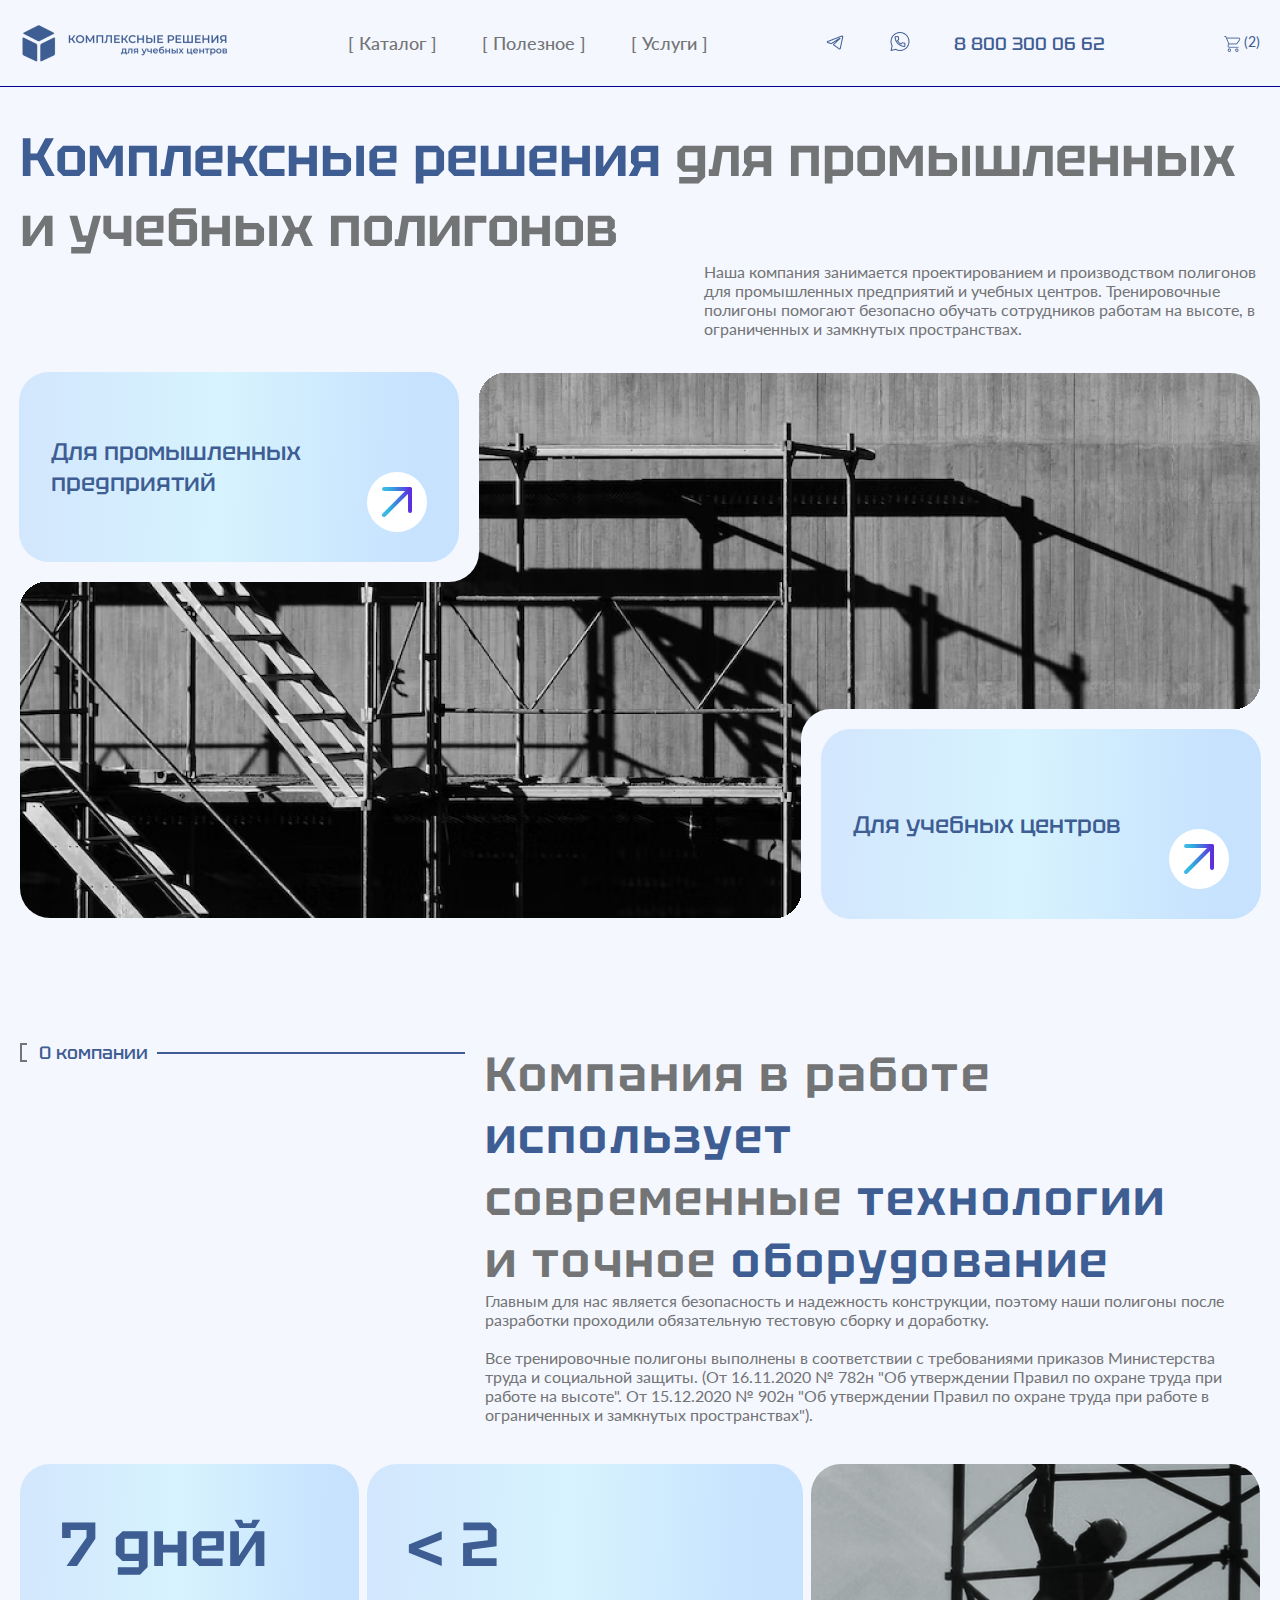
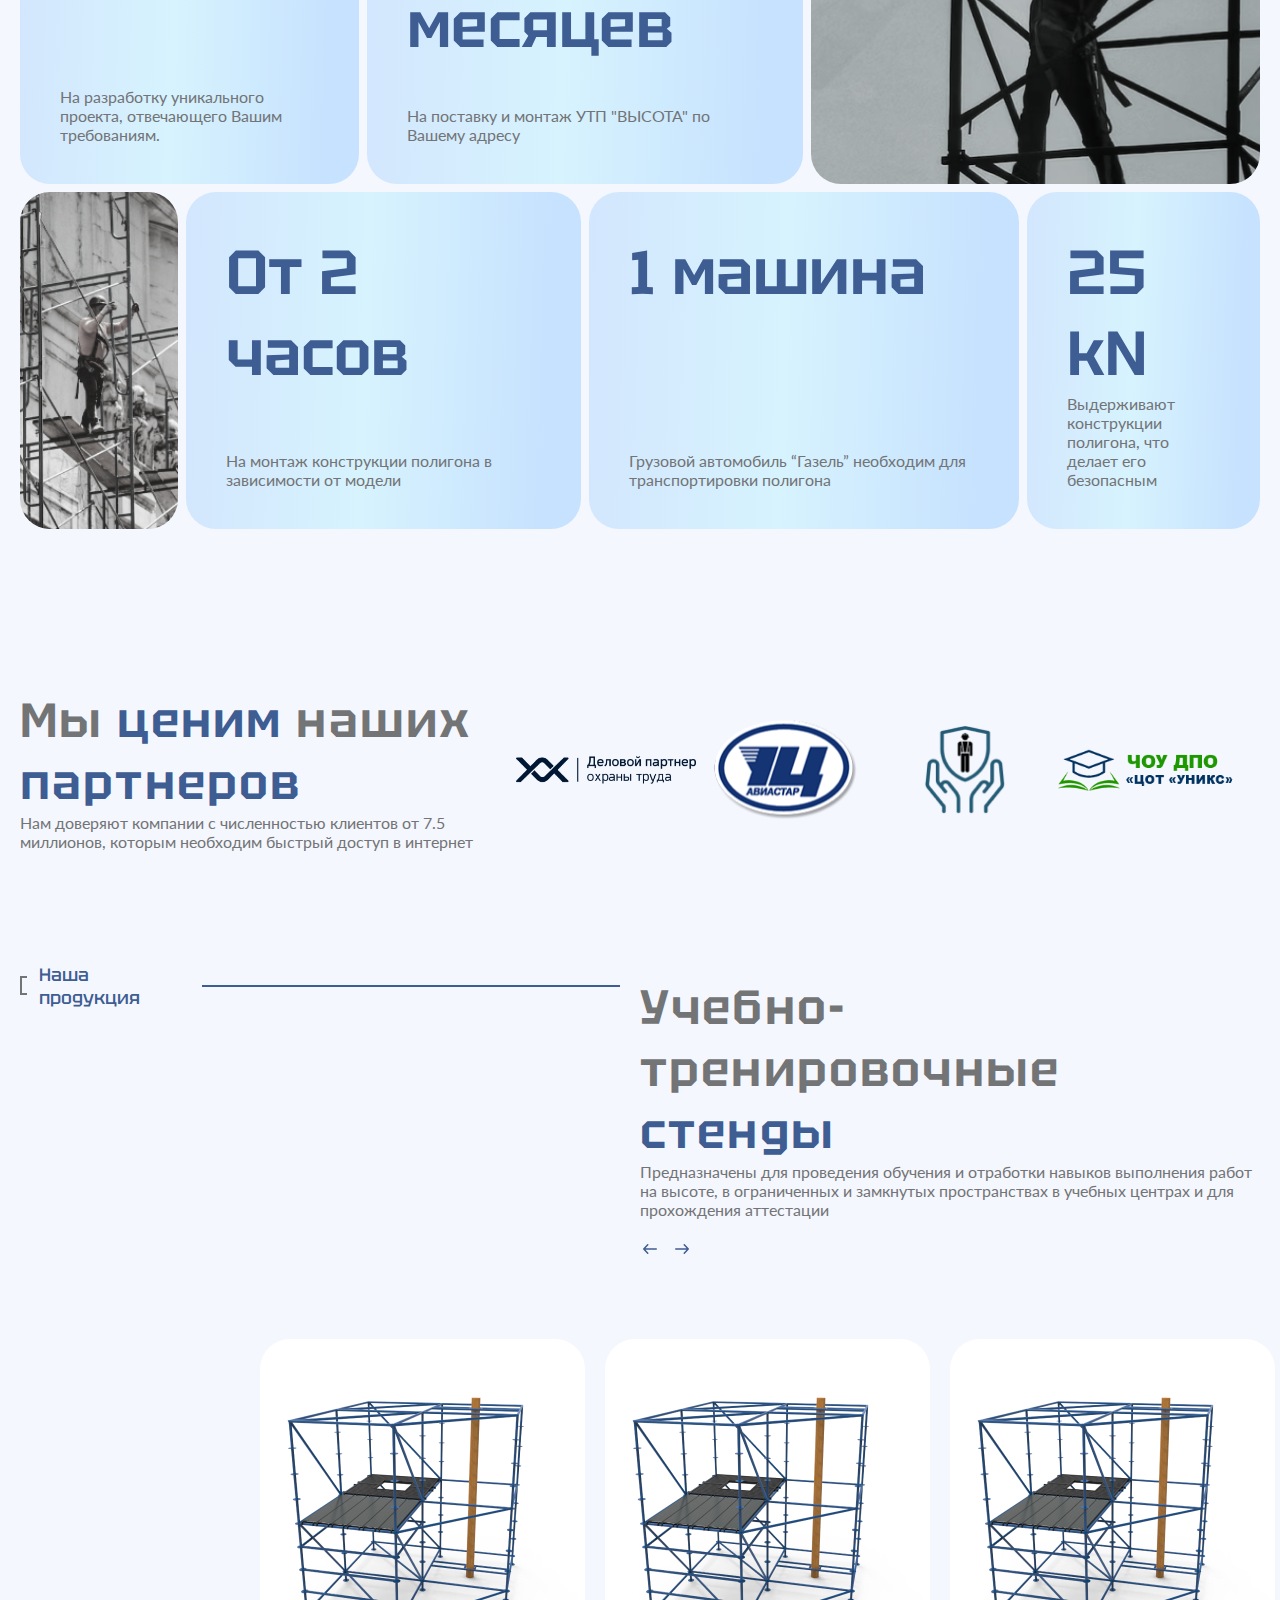
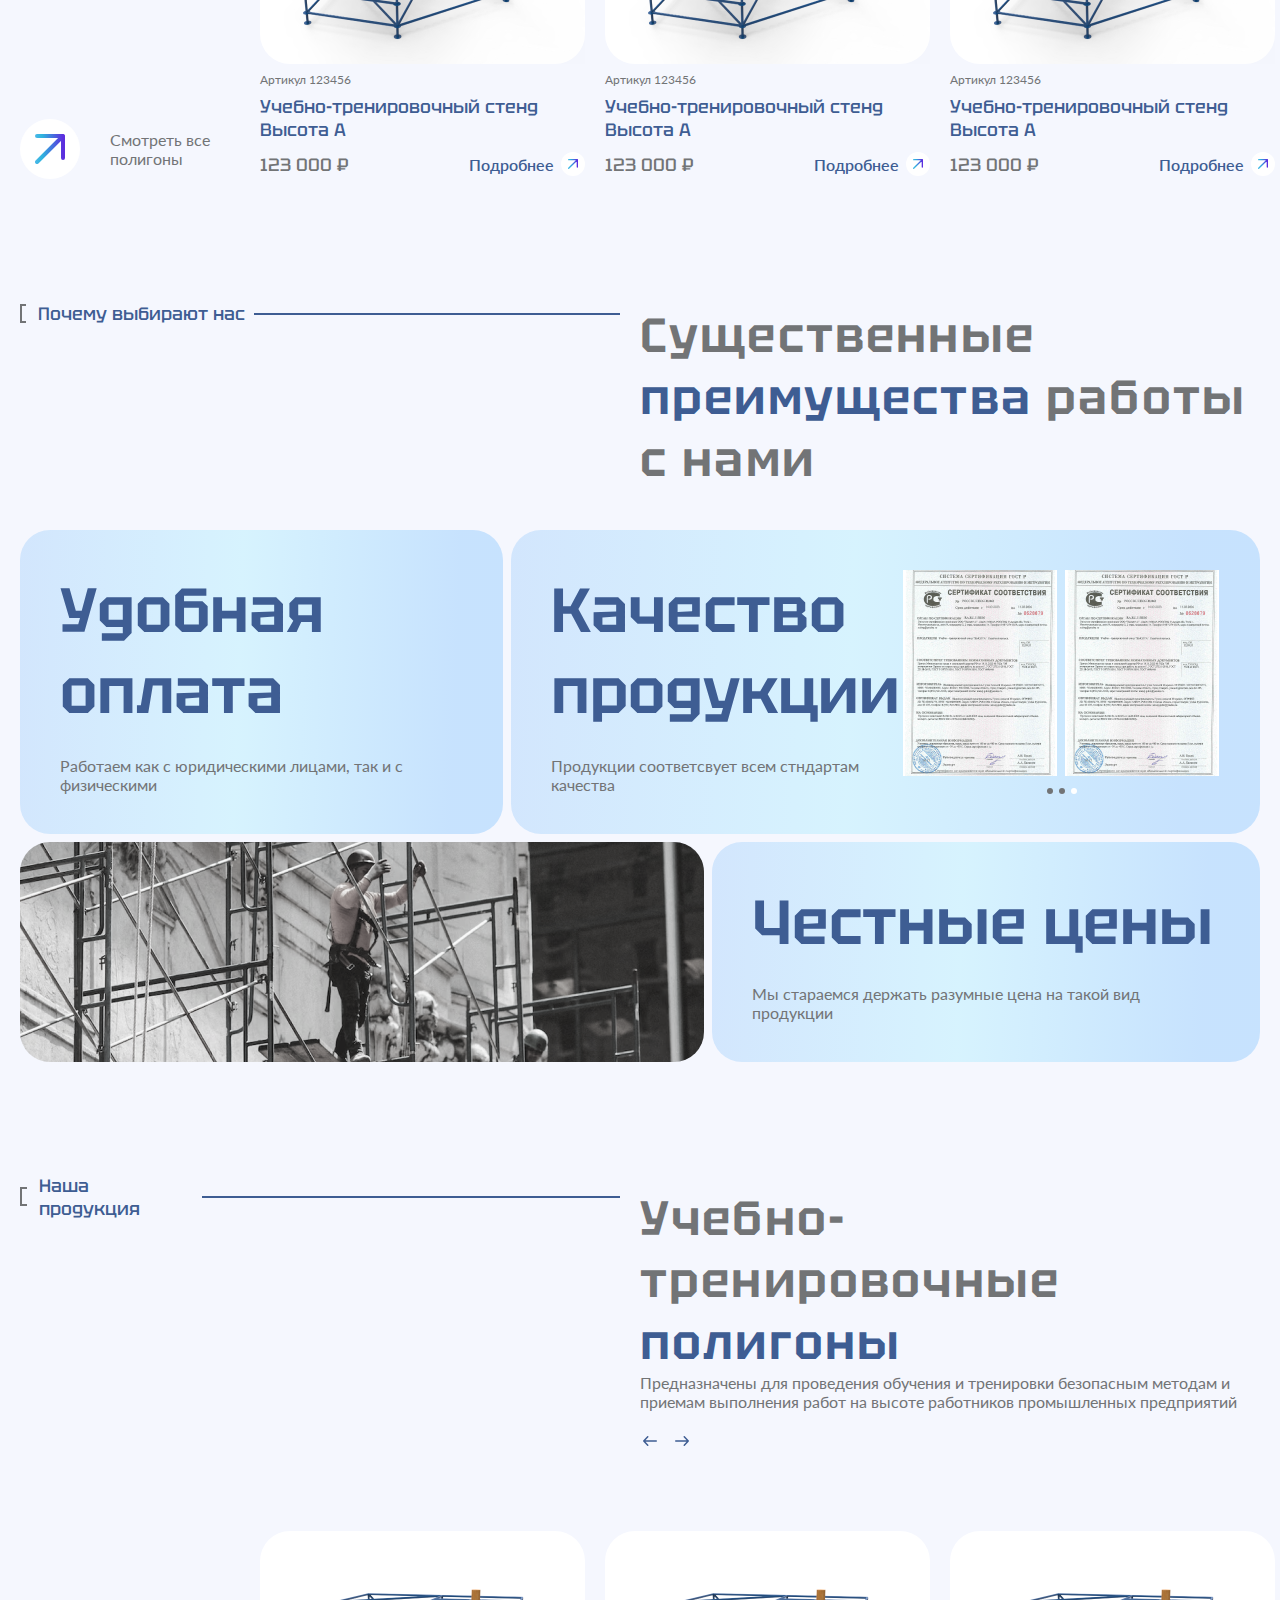
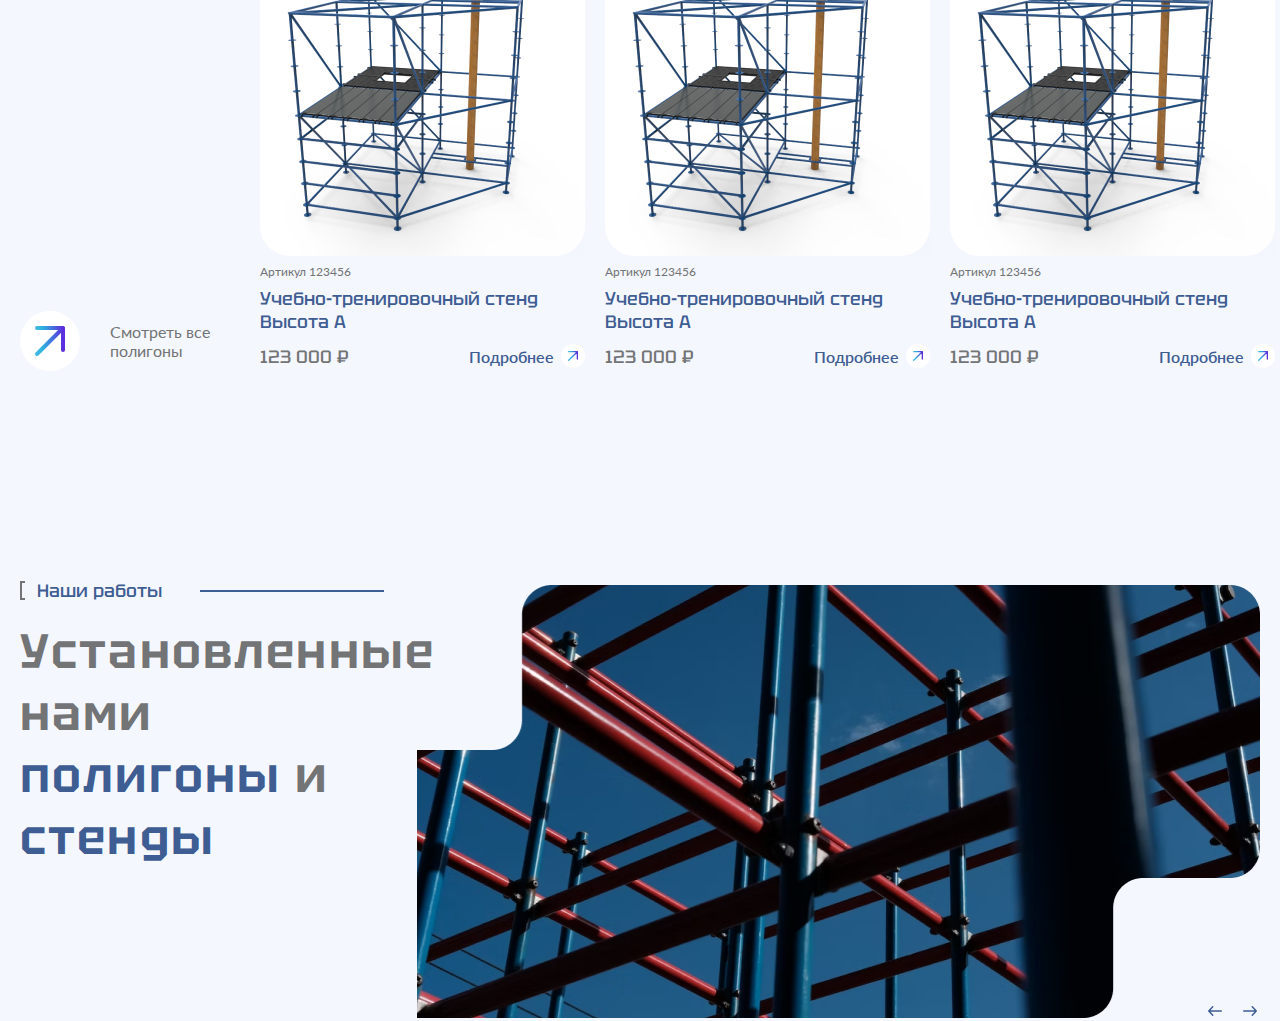
==== main-page/index.html @ c908227b "До примеров" ====
<html lang="ru">
<head>
    <meta charset="UTF-8">
    <meta name="viewport" content="width=device-width, initial-scale=1.0">
    <title>Комплексные решения</title>
    <link rel="stylesheet" href="./css/reset.css">
    <link rel="stylesheet" href="./css/main.css">
</head>
<body>



    <header>

       <div class="header-content">
           <div class="header-logo">
                <a href="">
                     <img src="../img/Logo.png" alt="">
                 </a>
           </div>
           <div class="header-menu">
                <a href="">[ Каталог ]</a>
                <a href="">[ Полезное ]</a>
                <a href="">[ Услуги ]</a>
           </div>
           <div class="header-contacts">
                <div class="header-contacts-icon">
                    <a href="">
                        <img src="../img/tgIcon.png" alt="">
                    </a>
                </div>
                <div class="header-contacts-icon">
                    <a href="">
                        <img src="../img/waIcon.png" alt="">
                    </a>
                </div>
                <div class="header-contacts-phone">
                    <p>8 800 300 06 62</p>
                </div>
           </div>
           <div class="header-cart">
                <a href=""></a>
                <img src="../img/cartIcon.png" alt="">
                <p>(2)</p>
           </div>
       </div>
    </header>


    <div class="content-container">
        <div class="text-1">
            <h1><span>Комплексные решения</span> для промышленных и учебных полигонов</h1>
            <p>Наша компания занимается проектированием и производством полигонов для промышленных предприятий и учебных центров. Тренировочные полигоны помогают безопасно обучать сотрудников работам на высоте,
                в ограниченных и замкнутых пространствах.</p>
        </div>
        
        <div class="main-category">
            <div class="main-category-container link-1">

                <div class="main-category-link">
                    <a href=""></a>
                    <p>Для промышленных  предприятий</p>
                    <div class="main-category-arrow">
                        <img src="../img/Arrow.svg" alt="">
                    </div>
                </div>

                <div class="angle a1"></div>
                <div class="angle a2"></div>
            </div>

            <div class="main-category-container link-2">

                <div class="main-category-link">
                    <a href=""></a>
                    <p>Для учебных центров</p>
                    <div class="main-category-arrow">
                        <img src="../img/Arrow.svg" alt="">
                    </div>
                </div>

                <div class="angle a1"></div>
                <div class="angle a2"></div>

            </div>

        </div>

        <div class="main-technology">
            <div class="main-technology-header">
                <div class="main-bracket"></div>
                <p>О компании</p>
                <div class="main-line"></div>
            </div>

            <div class="main-technology-content">
                <h2>Компания в работе <span>использует</span><br> современные <span>технологии</span><br>
                    и точное <span>оборудование</span> </h2>
                <p>Главным для нас является безопасность и надежность конструкции, поэтому наши полигоны после разработки проходили обязательную тестовую сборку и доработку.<br><br>
                    Все тренировочные полигоны выполнены в соответствии с требованиями приказов Министерства труда и социальной защиты. (От 16.11.2020 № 782н "Об утверждении Правил по охране труда при работе на высоте". От 15.12.2020 № 902н "Об утверждении Правил по охране труда при работе в ограниченных и замкнутых пространствах").</p>
            </div>
        </div>

        <div class="main-tiles">

            <div class="main-tile t-A">
                <h3>7 дней</h3>
                <p>На разработку уникального проекта, отвечающего Вашим требованиям.</p>
            </div>

            <div class="main-tile t-B">
                <h3>< 2 месяцев</h3>
                <p>На поставку и монтаж УТП "ВЫСОТА" по Вашему адресу</p>
            </div>

            <div class="main-tile-pic t-C">
                <img src="../img/tile-1.png" alt="">
            </div>
            
            <div class="main-tile-pic t-D">
                <img src="../img/tile-2.png" alt="">
            </div>

            <div class="main-tile t-E">
                <h3>От 2 часов</h3>
                <p>На монтаж конструкции полигона в зависимости от модели</p>
            </div>

            <div class="main-tile t-F">
                <h3>1 машина</h3>
                <p>Грузовой автомобиль “Газель” необходим для транспортировки полигона</p>
            </div>

            <div class="main-tile t-G">
                <h3>25 kN</h3>
                <p>Выдерживают конструкции полигона, что делает его безопасным</p>
            </div>

        </div>

        <div class="main-partners">

            <div class="main-partners-text">
                <h2>Мы <span>ценим</span> наших <span>партнеров</span></h2>
                <p>Нам доверяют компании с численностью клиентов от 7.5 миллионов, которым необходим быстрый доступ в интернет</p>
            </div>

            <div class="main-partners-ticker">
                <div>
                    <div class="main-ticker-element">
                        <img src="../img/partner-1.png" alt="">
                        <img src="../img/partner-2.png" alt="">
                        <img src="../img/partner-3.png" alt="">
                        <img src="../img/partner-4.png" alt="">
                    </div>
                    <div class="main-ticker-element">
                        <img src="../img/partner-1.png" alt="">
                        <img src="../img/partner-2.png" alt="">
                        <img src="../img/partner-3.png" alt="">
                        <img src="../img/partner-4.png" alt="">
                    </div>
                </div>    
            </div>
        </div>

        <div class="main-products">

            <div class="main-products-header">
                <div class="main-bracket"></div>
                <p>Наша продукция</p>
                <div class="main-line"></div>
            </div>

            <div class="main-products-content">
                <h2>Учебно-тренировочные <span>стенды</span></h2>
                <p>Предназначены для проведения обучения и отработки навыков выполнения работ на высоте, в ограниченных и замкнутых пространствах в учебных центрах и для прохождения аттестации</p>
                
                <div class="main-products-arrows">
                    <div class="main-products-arrow">
                        <img src="../img/arrow-left.svg" alt="">
                    </div>
                    <div class="main-products-arrow">
                        <img src="../img/arrow-right.svg" alt="">
                    </div>
                </div>

            </div>
        </div>

        <div class="main-showcase">
            <div class="main-showcase-link">
                <div class="main-showcase-arrow">
                    <a href=""></a>
                    <img src="../img/Arrow.svg" alt="">
                </div>
                <div class="main-showcase-line"></div>
                <a href="">Смотреть все полигоны</a>
            </div>

            <div class="main-showcase-products">
                
                <div class="main-product-card">
                    <div class="product-card-img">
                        <img src="../img/product-card.png" alt="">
                    </div>
                    <p class="product-card-articul">Артикул 123456</p>
                    <p class="product-card-name">Учебно-тренировочный стенд Высота А</p>
                    <div class="product-card-string">
                        <p class="product-card-price">123 000 ₽</p>
                        <div class="product-card-link">
                            <a href=""></a>
                            <p>Подробнее</p>
                            <div class="product-card-arrow">
                                <img src="../img/Arrow.svg" alt="">
                            </div>
                        </div>
                    </div>
                </div>

                <div class="main-product-card">
                    <div class="product-card-img">
                        <img src="../img/product-card.png" alt="">
                    </div>
                    <p class="product-card-articul">Артикул 123456</p>
                    <p class="product-card-name">Учебно-тренировочный стенд Высота А</p>
                    <div class="product-card-string">
                        <p class="product-card-price">123 000 ₽</p>
                        <div class="product-card-link">
                            <a href=""></a>
                            <p>Подробнее</p>
                            <div class="product-card-arrow">
                                <img src="../img/Arrow.svg" alt="">
                            </div>
                        </div>
                    </div>
                </div>

                <div class="main-product-card">
                    <div class="product-card-img">
                        <img src="../img/product-card.png" alt="">
                    </div>
                    <p class="product-card-articul">Артикул 123456</p>
                    <p class="product-card-name">Учебно-тренировочный стенд Высота А</p>
                    <div class="product-card-string">
                        <p class="product-card-price">123 000 ₽</p>
                        <div class="product-card-link">
                            <a href=""></a>
                            <p>Подробнее</p>
                            <div class="product-card-arrow">
                                <img src="../img/Arrow.svg" alt="">
                            </div>
                        </div>
                    </div>
                </div>

            </div>
        </div>

        <div class="main-advantages">

            <div class="main-advantages-header">
                <div class="main-bracket"></div>
                <p>Почему выбирают нас</p>
                <div class="main-line"></div>
            </div>

            <div class="main-advantages-content">
                <h2>Существенные <span>преимущества</span> работы с нами</h2>
            </div>
        </div>

        <div class="main-tiles-adv">

            <div class="main-tile-adv adv-A">
                <h3>Удобная оплата</h3>
                <p>Работаем  как с юридическими лицами, так и с физическими</p>
            </div>

            <div class="main-tile-adv main-tile-cert adv-B">
                <div class="cert-text">
                    <h3>Качество продукции</h3>
                    <p>Продукции соответсвует всем стндартам качества</p>
                </div>

                <div class="cert-content">
                    <div class="cert-img">
                        <img src="../img/cert.png" alt="">
                        <img src="../img/cert.png" alt="">
                    </div>
                    <div class="cert-selecters">
                        <div class="cert-selecter"></div>
                        <div class="cert-selecter"></div>
                        <div class="cert-selecter cert-selecter-active"></div>
                    </div>
                </div>
                
                


            </div>

            <div class="main-tile-pic adv-C">
                <img src="../img/adv-1.png" alt="">
            </div>

            <div class="main-tile-adv adv-D">
                <h3>Честные цены</h3>
                <p>Мы стараемся держать разумные цена на такой вид продукции</p>
            </div>
        
        </div>

        <div class="main-products">

            <div class="main-products-header">
                <div class="main-bracket"></div>
                <p>Наша продукция</p>
                <div class="main-line"></div>
            </div>

            <div class="main-products-content">
                <h2>Учебно-тренировочные <span>полигоны</span></h2>
                <p>Предназначены для проведения обучения и тренировки безопасным методам и приемам выполнения работ на высоте работников промышленных предприятий</p>
                
                <div class="main-products-arrows">
                    <div class="main-products-arrow">
                        <img src="../img/arrow-left.svg" alt="">
                    </div>
                    <div class="main-products-arrow">
                        <img src="../img/arrow-right.svg" alt="">
                    </div>
                </div>

            </div>
        </div>

        <div class="main-showcase">
            <div class="main-showcase-link">
                <div class="main-showcase-arrow">
                    <a href=""></a>
                    <img src="../img/Arrow.svg" alt="">
                </div>
                <div class="main-showcase-line"></div>
                <a href="">Смотреть все полигоны</a>
            </div>

            <div class="main-showcase-products">
                
                <div class="main-product-card">
                    <div class="product-card-img">
                        <img src="../img/product-card.png" alt="">
                    </div>
                    <p class="product-card-articul">Артикул 123456</p>
                    <p class="product-card-name">Учебно-тренировочный стенд Высота А</p>
                    <div class="product-card-string">
                        <p class="product-card-price">123 000 ₽</p>
                        <div class="product-card-link">
                            <a href=""></a>
                            <p>Подробнее</p>
                            <div class="product-card-arrow">
                                <img src="../img/Arrow.svg" alt="">
                            </div>
                        </div>
                    </div>
                </div>

                <div class="main-product-card">
                    <div class="product-card-img">
                        <img src="../img/product-card.png" alt="">
                    </div>
                    <p class="product-card-articul">Артикул 123456</p>
                    <p class="product-card-name">Учебно-тренировочный стенд Высота А</p>
                    <div class="product-card-string">
                        <p class="product-card-price">123 000 ₽</p>
                        <div class="product-card-link">
                            <a href=""></a>
                            <p>Подробнее</p>
                            <div class="product-card-arrow">
                                <img src="../img/Arrow.svg" alt="">
                            </div>
                        </div>
                    </div>
                </div>

                <div class="main-product-card">
                    <div class="product-card-img">
                        <img src="../img/product-card.png" alt="">
                    </div>
                    <p class="product-card-articul">Артикул 123456</p>
                    <p class="product-card-name">Учебно-тренировочный стенд Высота А</p>
                    <div class="product-card-string">
                        <p class="product-card-price">123 000 ₽</p>
                        <div class="product-card-link">
                            <a href=""></a>
                            <p>Подробнее</p>
                            <div class="product-card-arrow">
                                <img src="../img/Arrow.svg" alt="">
                            </div>
                        </div>
                    </div>
                </div>

            </div>
        </div>

        <div class="main-examples">
            <div class="main-examples-text">
                <div class="main-examples-header">
                    <div class="main-bracket"></div>
                    <p>Наши работы</p>
                    <div class="main-line"></div>
                </div> 
                <h3>Установленные нами <span>полигоны</span> и <span>стенды</span></h3>
            </div>

            <div class="main-examples-content">
                <div class="examples-arrows">
                    <div class="examples-arrow-left">
                        <img src="../img/arrow-left.svg" alt="">
                    </div>
                    <div class="examples-arrow-right">
                        <img src="../img/arrow-right.svg" alt="">
                    </div>
                </div>
            </div>
        </div>

    </div>

</body>
</html>
---- main-page/css/main.css ----
@import url("https://fonts.googleapis.com/css2?family=Tektur:wght@500;600&display=swap");
@font-face {
  font-family: "Lato";
  src: url("/fonts/Lato-Medium.ttf") format("truetype");
  font-style: normal;
  font-weight: 500;
}
@font-face {
  font-family: "Lato";
  src: url("/fonts/Lato-Regular.ttf") format("truetype");
  font-style: normal;
  font-weight: 400;
}
@font-face {
  font-family: "Lato";
  src: url("/fonts/Lato-SemiBold.ttf") format("truetype");
  font-style: normal;
  font-weight: 600;
}
body {
  background-color: #F5F7FE;
}

header {
  display: flex;
  justify-content: center;
  align-items: center;
  height: 87px;
  border-bottom: darkBlue 1px solid;
}
header .header-content {
  width: 100%;
  max-width: 1920px;
  display: flex;
  flex-direction: row;
  justify-content: space-between;
  align-items: center;
  padding: 0 20px;
}
header .header-content .header-menu {
  width: 360px;
  display: flex;
  flex-direction: row;
  justify-content: space-between;
}
header .header-content .header-menu a {
  color: #727476;
  font-family: "Lato";
  font-weight: 500;
  font-size: 18px;
}
header .header-content .header-contacts {
  display: flex;
  flex-direction: row;
  justify-content: space-between;
  width: 280px;
}
header .header-content .header-contacts .header-contacts-phone {
  font-family: "Tektur";
  font-size: 18px;
  font-weight: 500;
  color: #3E5D93;
}
header .header-content .header-cart {
  display: flex;
  flex-direction: row;
}
header .header-content .header-cart p {
  font-family: "Lato";
  font-weight: 400;
  font-size: 14px;
  color: #3E5D93;
}
header .header-content .header-cart a {
  display: block;
  height: 21px;
  width: 40px;
  position: absolute;
}

.content-container {
  width: 100%;
  max-width: 1920px;
  margin: 0 auto;
  padding: 0 20px;
  overflow: hidden;
}

.text-1 {
  margin-top: 35px;
  width: 100%;
  display: flex;
  flex-direction: column;
}
.text-1 h1 {
  font-family: "Tektur";
  font-size: 54px;
  font-weight: 600;
  color: #727476;
}
.text-1 h1 span {
  color: #3E5D93;
}
.text-1 p {
  font-family: "Lato";
  font-size: 16px;
  font-weight: 400;
  color: #727476;
  width: 556px;
  align-self: flex-end;
}

.main-category {
  background-clip: content-box;
  margin-top: 35px;
  width: 100%;
  height: 545px;
  display: flex;
  flex-direction: column;
  background-image: url("/../img/block-2.png");
  background-repeat: no-repeat;
  background-size: cover;
  border-radius: 30px;
  display: flex;
  flex-direction: row;
  justify-content: space-between;
}
.main-category > :last-child {
  align-self: flex-end;
  padding: 23px 0 0 23px;
}
.main-category .main-category-container {
  width: 460px;
  height: 210px;
  border-radius: 30px 0px;
  background-color: #F5F7FE;
  margin: -1px;
  display: grid;
  grid-template-areas: "A B" "C C";
}
.main-category .main-category-container .angle {
  width: 30px;
  height: 30px;
  background: radial-gradient(circle at 100% 100%, rgba(0, 0, 0, 0) 30px, #F5F7FE 0px);
}
.main-category .main-category-container .a1 {
  grid-area: B;
  margin-left: 19px;
}
.main-category .main-category-container .a2 {
  grid-area: C;
  margin-top: 19px;
}
.main-category .main-category-container .main-category-link {
  width: 440px;
  height: 190px;
  border-radius: 30px;
  background: var(--secondary-bg-gradient, linear-gradient(92deg, rgba(13, 135, 248, 0.15) 1.39%, rgba(124, 231, 255, 0.25) 45.35%, rgba(143, 201, 254, 0.45) 89.31%));
  display: flex;
  flex-direction: row;
  justify-content: space-between;
  grid-area: A;
}
.main-category .main-category-container .main-category-link a {
  display: block;
  height: 190px;
  width: 440px;
  position: absolute;
}
.main-category .main-category-container .main-category-link p {
  margin-left: 32px;
  font-family: "Tektur";
  color: #3E5D93;
  font-size: 24px;
  font-weight: 500;
  align-self: center;
}
.main-category .main-category-container .main-category-link .main-category-arrow {
  width: 60px;
  height: 60px;
  border-radius: 30px;
  background-color: #FFFFFF;
  flex-shrink: 0;
  align-self: flex-end;
  display: flex;
  justify-content: center;
  align-items: center;
  margin-right: 32px;
  margin-bottom: 30px;
}

.link-2 {
  grid-template-areas: "B B" "C A" !important;
  grid-template-columns: 20px 440px;
  grid-template-rows: 20px 190px;
  padding: 0 !important;
}
.link-2 .main-category-link {
  justify-self: end;
  align-self: end;
}
.link-2 .angle {
  background: radial-gradient(circle at 0 0, rgba(0, 0, 0, 0) 30px, #F5F7FE 0px) !important;
}
.link-2 .a1 {
  justify-self: end;
  position: relative;
  bottom: 29px;
}
.link-2 .a2 {
  align-self: end;
  position: relative;
  right: 29px;
}

.main-technology {
  width: 100%;
  margin-top: 125px;
  display: grid;
  grid-template-columns: auto 62.5%;
}
.main-technology .main-technology-header {
  height: 19px;
  flex-grow: 1;
  display: flex;
  flex-direction: row;
  align-items: center;
}
.main-technology .main-technology-header .main-bracket {
  width: 9px;
  height: 19px;
  border: 2px solid #727476;
  border-right: none;
  margin-right: 12px;
}
.main-technology .main-technology-header .main-line {
  width: 100%;
  height: 0;
  border-top: 2px solid #3E5D93;
  margin-right: 20px;
}
.main-technology .main-technology-header p {
  min-width: 110px;
  margin-right: 8px;
  font-family: Tektur;
  font-size: 18px;
  font-weight: 500;
  color: #3E5D93;
}
.main-technology .main-technology-content h2 {
  font-family: Tektur;
  font-size: 48px;
  font-weight: 600;
  letter-spacing: 2.16px;
  color: #727476;
}
.main-technology .main-technology-content h2 span {
  color: #3E5D93;
}
.main-technology .main-technology-content p {
  font-family: Lato;
  font-size: 16px;
  font-weight: 400;
  color: #727476;
}

.main-tiles {
  width: 100%;
  display: grid;
  margin-top: 40px;
  grid-template-areas: "A A B B C C" "D E E F F G";
  gap: 8px;
  grid-template-rows: 320px;
}
.main-tiles .t-A {
  grid-area: A;
}
.main-tiles .t-B {
  grid-area: B;
}
.main-tiles .t-C {
  grid-area: C;
}
.main-tiles .t-D {
  grid-area: D;
}
.main-tiles .t-E {
  grid-area: E;
}
.main-tiles .t-F {
  grid-area: F;
}
.main-tiles .t-G {
  grid-area: G;
}
.main-tiles .main-tile {
  border-radius: 30px;
  background: var(--secondary-bg-gradient, linear-gradient(92deg, rgba(13, 135, 248, 0.15) 1.39%, rgba(124, 231, 255, 0.25) 45.35%, rgba(143, 201, 254, 0.45) 89.31%));
  padding: 40px;
  display: flex;
  flex-direction: column;
  justify-content: space-between;
}
.main-tiles .main-tile h3 {
  font-family: Tektur;
  font-size: 62px;
  font-weight: 600;
  color: #3E5D93;
}
.main-tiles .main-tile p {
  font-family: Lato;
  font-size: 16px;
  font-weight: 400;
  color: #727476;
}
.main-tiles .main-tile-pic {
  border-radius: 30px;
}
.main-tiles .main-tile-pic img {
  border-radius: 30px;
  width: 100%;
  height: 100%;
  -o-object-fit: cover;
     object-fit: cover;
}

@keyframes ticker {
  0% {
    transform: translateX(0%);
  }
  100% {
    transform: translateX(-50%);
  }
}
.main-partners {
  width: 100%;
  margin-top: 160px;
  display: flex;
  flex-direction: row;
  justify-content: space-between;
  align-items: center;
}
.main-partners .main-partners-text {
  max-width: 470px;
}
.main-partners .main-partners-text h2 {
  font-family: Tektur;
  font-size: 48px;
  font-weight: 600;
  letter-spacing: 2.16px;
  color: #727476;
}
.main-partners .main-partners-text h2 span {
  color: #3E5D93;
}
.main-partners .main-partners-text p {
  font-family: Lato;
  font-size: 16px;
  font-weight: 400;
  color: #727476;
}
.main-partners .main-partners-ticker {
  overflow: hidden;
  width: 60%;
  height: 100px;
}
.main-partners .main-partners-ticker > div {
  width: 200%;
  height: 100%;
  display: flex;
  justify-content: space-between;
  flex-direction: row;
  animation: ticker 8s linear infinite;
}
.main-partners .main-partners-ticker .main-ticker-element {
  margin-right: 25px;
  display: flex;
  flex-direction: row;
  justify-content: space-around;
  flex-wrap: nowrap;
  width: 100%;
}
.main-partners .main-partners-ticker .main-ticker-element img {
  width: 25%;
  -o-object-fit: contain;
     object-fit: contain;
}

.main-products {
  width: 100%;
  margin-top: 125px;
  display: grid;
  grid-template-columns: auto 50%;
}
.main-products .main-products-header {
  height: 19px;
  flex-grow: 1;
  display: flex;
  flex-direction: row;
  align-items: center;
}
.main-products .main-products-header .main-bracket {
  width: 9px;
  height: 19px;
  border: 2px solid #727476;
  border-right: none;
  margin-right: 12px;
}
.main-products .main-products-header .main-line {
  width: 100%;
  height: 0;
  border-top: 2px solid #3E5D93;
  margin-right: 20px;
}
.main-products .main-products-header p {
  min-width: 155px;
  margin-right: 8px;
  font-family: Tektur;
  font-size: 18px;
  font-weight: 500;
  color: #3E5D93;
}
.main-products .main-products-content h2 {
  font-family: Tektur;
  font-size: 48px;
  font-weight: 600;
  letter-spacing: 2.16px;
  color: #727476;
}
.main-products .main-products-content h2 span {
  color: #3E5D93;
}
.main-products .main-products-content p {
  font-family: Lato;
  font-size: 16px;
  font-weight: 400;
  color: #727476;
  margin-bottom: 20px;
}
.main-products .main-products-content .main-products-arrows {
  display: flex;
  flex-direction: row;
  justify-content: space-between;
  width: 52px;
}

.main-showcase {
  width: 100%;
  margin-top: 80px;
  display: grid;
  grid-template-columns: auto 1015px;
  gap: 25px;
}
.main-showcase .main-showcase-link {
  display: grid;
  grid-template-columns: 60px auto 125px;
  gap: 15px;
  align-content: end;
  align-items: center;
}
.main-showcase .main-showcase-link .main-showcase-arrow {
  background-color: #FFFFFF;
  border-radius: 30px;
  width: 60px;
  height: 60px;
  display: flex;
  justify-content: center;
  align-items: center;
}
.main-showcase .main-showcase-link .main-showcase-arrow a {
  display: block;
  height: 60px;
  width: 60px;
  position: absolute;
}
.main-showcase .main-showcase-link .main-showcase-line {
  height: 0px;
  border-top: 2px solid #3E5D93;
}
.main-showcase .main-showcase-link a {
  font-family: Lato;
  font-size: 16px;
  font-weight: 400;
  color: #727476;
}
.main-showcase .main-showcase-products {
  display: flex;
  flex-direction: row;
  justify-content: space-between;
  width: 100%;
}

.main-product-card {
  width: 325px;
  height: 440px;
  display: flex;
  flex-direction: column;
  justify-content: space-between;
}
.main-product-card .product-card-img {
  background-color: #FFFFFF;
  width: 325px;
  height: 325px;
  border-radius: 30px;
}
.main-product-card .product-card-img img {
  -o-object-fit: contain;
     object-fit: contain;
}
.main-product-card .product-card-articul {
  font-family: Lato;
  font-size: 12px;
  font-weight: 400;
  color: #727476;
}
.main-product-card .product-card-name {
  font-family: Tektur;
  font-size: 18px;
  font-weight: 500;
  color: #3E5D93;
}
.main-product-card .product-card-string {
  width: 100%;
  display: flex;
  flex-direction: row;
  justify-content: space-between;
  align-items: center;
}
.main-product-card .product-card-string .product-card-price {
  font-family: Tektur;
  font-size: 18px;
  font-weight: 500;
  color: #727476;
}
.main-product-card .product-card-string .product-card-link {
  display: flex;
  flex-direction: row;
  justify-content: space-between;
  align-items: center;
  width: 116px;
  height: 30px;
}
.main-product-card .product-card-string .product-card-link a {
  display: block;
  height: 30px;
  width: 116px;
  position: absolute;
}
.main-product-card .product-card-string .product-card-link p {
  font-family: Lato;
  font-size: 16px;
  font-weight: 600;
  color: #3E5D93;
}
.main-product-card .product-card-string .product-card-link .product-card-arrow {
  width: 24px;
  height: 24px;
  border-radius: 12px;
  background-color: #FFFFFF;
  display: flex;
  justify-content: center;
  align-items: center;
}
.main-product-card .product-card-string .product-card-link .product-card-arrow img {
  width: 10px;
  height: 10px;
}

.main-advantages {
  width: 100%;
  margin-top: 125px;
  display: grid;
  grid-template-columns: auto 50%;
}
.main-advantages .main-advantages-header {
  height: 19px;
  flex-grow: 1;
  display: flex;
  flex-direction: row;
  align-items: center;
}
.main-advantages .main-advantages-header .main-bracket {
  width: 9px;
  height: 19px;
  border: 2px solid #727476;
  border-right: none;
  margin-right: 12px;
}
.main-advantages .main-advantages-header .main-line {
  width: 100%;
  height: 0;
  border-top: 2px solid #3E5D93;
  margin-right: 20px;
}
.main-advantages .main-advantages-header p {
  min-width: 208px;
  margin-right: 8px;
  font-family: Tektur;
  font-size: 18px;
  font-weight: 500;
  color: #3E5D93;
}
.main-advantages .main-advantages-content h2 {
  font-family: Tektur;
  font-size: 48px;
  font-weight: 600;
  letter-spacing: 2.16px;
  color: #727476;
}
.main-advantages .main-advantages-content h2 span {
  color: #3E5D93;
}

.main-tiles-adv {
  width: 100%;
  display: grid;
  margin-top: 40px;
  grid-template-areas: "A B B" "C C D";
  gap: 8px;
  grid-template-rows: 304px 220px;
}
.main-tiles-adv .adv-A {
  grid-area: A;
}
.main-tiles-adv .adv-B {
  grid-area: B;
}
.main-tiles-adv .adv-C {
  grid-area: C;
}
.main-tiles-adv .adv-D {
  grid-area: D;
}
.main-tiles-adv .main-tile-adv {
  border-radius: 30px;
  background: var(--secondary-bg-gradient, linear-gradient(92deg, rgba(13, 135, 248, 0.15) 1.39%, rgba(124, 231, 255, 0.25) 45.35%, rgba(143, 201, 254, 0.45) 89.31%));
  padding: 40px;
  display: flex;
  flex-direction: column;
  justify-content: space-between;
}
.main-tiles-adv .main-tile-adv h3 {
  font-family: Tektur;
  font-size: 62px;
  font-weight: 600;
  color: #3E5D93;
}
.main-tiles-adv .main-tile-adv p {
  font-family: Lato;
  font-size: 16px;
  font-weight: 400;
  color: #727476;
}
.main-tiles-adv .main-tile-cert {
  border-radius: 30px;
  background: var(--secondary-bg-gradient, linear-gradient(92deg, rgba(13, 135, 248, 0.15) 1.39%, rgba(124, 231, 255, 0.25) 45.35%, rgba(143, 201, 254, 0.45) 89.31%));
  padding: 40px;
  display: flex;
  flex-direction: column;
  justify-content: space-between;
  display: flex;
  flex-direction: row;
  justify-content: space-between;
}
.main-tiles-adv .main-tile-cert h3 {
  font-family: Tektur;
  font-size: 62px;
  font-weight: 600;
  color: #3E5D93;
}
.main-tiles-adv .main-tile-cert p {
  font-family: Lato;
  font-size: 16px;
  font-weight: 400;
  color: #727476;
}
.main-tiles-adv .main-tile-cert .cert-text {
  display: flex;
  flex-direction: column;
  justify-content: space-between;
  width: 360px;
}
.main-tiles-adv .main-tile-cert .cert-content {
  display: flex;
  flex-direction: column;
  justify-content: space-between;
}
.main-tiles-adv .main-tile-cert .cert-content .cert-img {
  display: flex;
  flex-direction: row;
  justify-content: space-between;
}
.main-tiles-adv .main-tile-cert .cert-content .cert-img img {
  margin-right: 8px;
}
.main-tiles-adv .main-tile-cert .cert-content .cert-selecters {
  margin: 0 auto;
  display: flex;
  flex-direction: row;
  justify-content: space-between;
  width: 30px;
}
.main-tiles-adv .main-tile-cert .cert-content .cert-selecters .cert-selecter {
  width: 6px;
  height: 6px;
  background-color: #727476;
  border-radius: 3px;
}
.main-tiles-adv .main-tile-cert .cert-content .cert-selecters .cert-selecter-active {
  background-color: #FFFFFF;
}
.main-tiles-adv .main-tile-pic {
  border-radius: 30px;
}
.main-tiles-adv .main-tile-pic img {
  border-radius: 30px;
  width: 100%;
  height: 100%;
  -o-object-fit: cover;
     object-fit: cover;
}

.main-examples {
  width: 100%;
  height: 440px;
  margin-top: 210px;
  display: flex;
  flex-direction: row;
  justify-content: space-between;
}
.main-examples .main-examples-text {
  width: 31%;
}
.main-examples .main-examples-text .main-examples-header {
  height: 19px;
  flex-grow: 1;
  display: flex;
  flex-direction: row;
  align-items: center;
}
.main-examples .main-examples-text .main-examples-header .main-bracket {
  width: 9px;
  height: 19px;
  border: 2px solid #727476;
  border-right: none;
  margin-right: 12px;
}
.main-examples .main-examples-text .main-examples-header .main-line {
  width: 100%;
  height: 0;
  border-top: 2px solid #3E5D93;
  margin-right: 20px;
}
.main-examples .main-examples-text .main-examples-header p {
  min-width: 155px;
  margin-right: 8px;
  font-family: Tektur;
  font-size: 18px;
  font-weight: 500;
  color: #3E5D93;
}
.main-examples .main-examples-text h3 {
  font-family: Tektur;
  font-size: 48px;
  font-weight: 600;
  letter-spacing: 2.16px;
  color: #727476;
  margin-top: 20px;
}
.main-examples .main-examples-text h3 span {
  color: #3E5D93;
}
.main-examples .main-examples-content {
  background-image: url("/../img/example.png");
  background-repeat: no-repeat;
  background-position: right;
  width: 68%;
  display: flex;
  justify-content: flex-end;
  align-items: flex-end;
}
.main-examples .main-examples-content .examples-arrows {
  display: flex;
  flex-direction: row;
  justify-content: space-between;
  width: 55px;
}

.hidden {
  display: none;
}
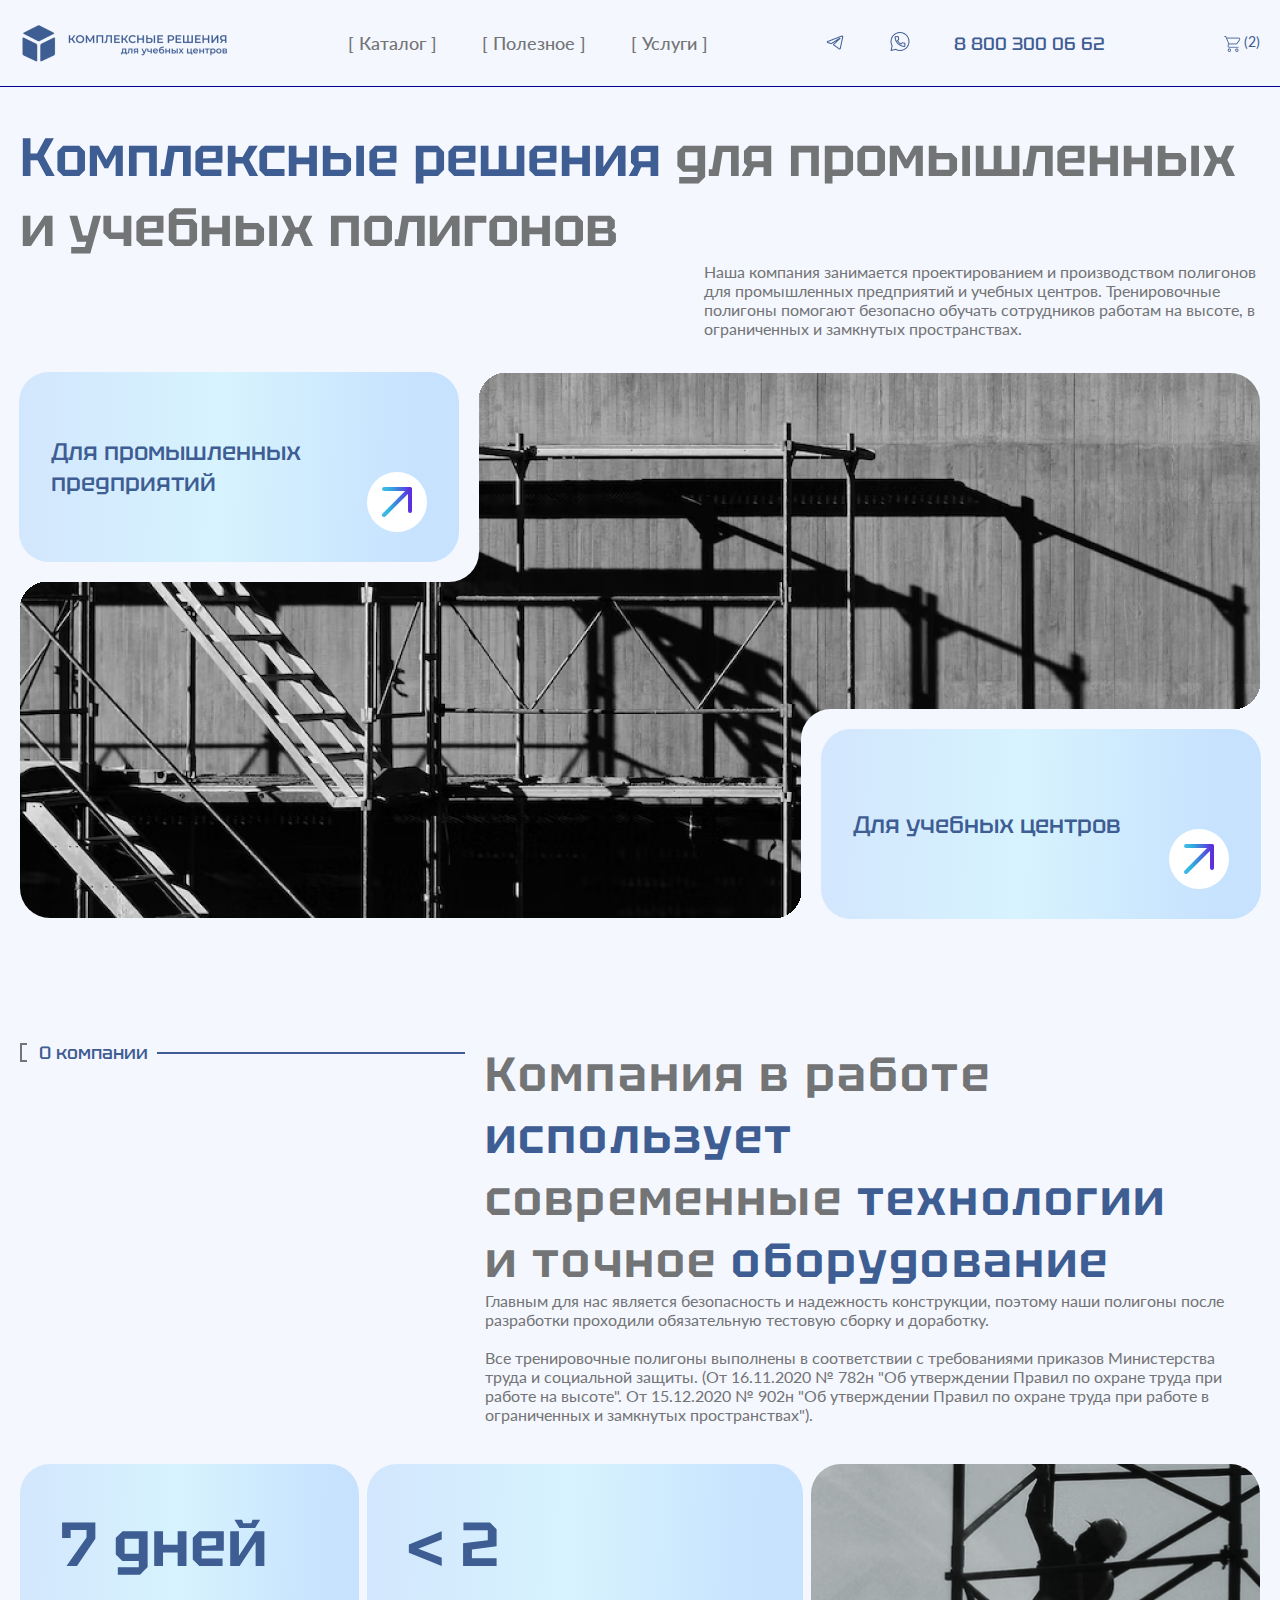
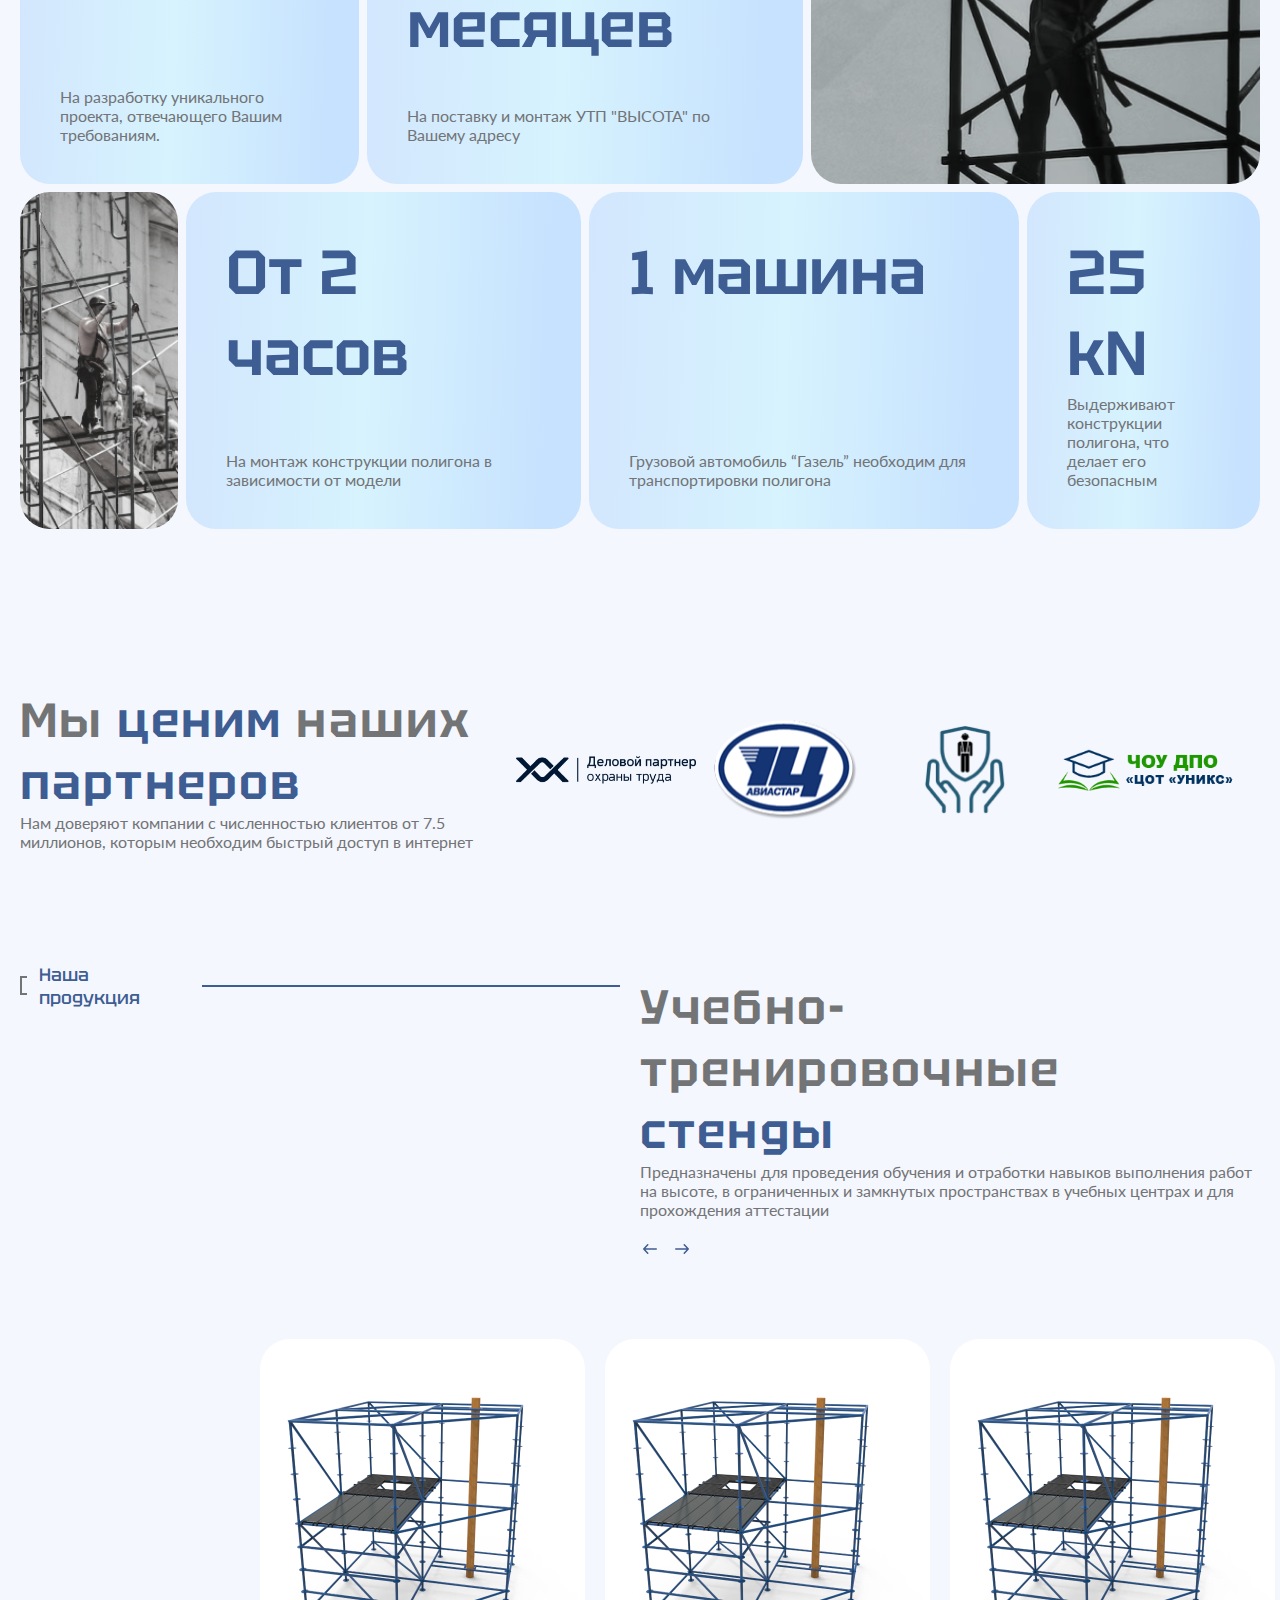
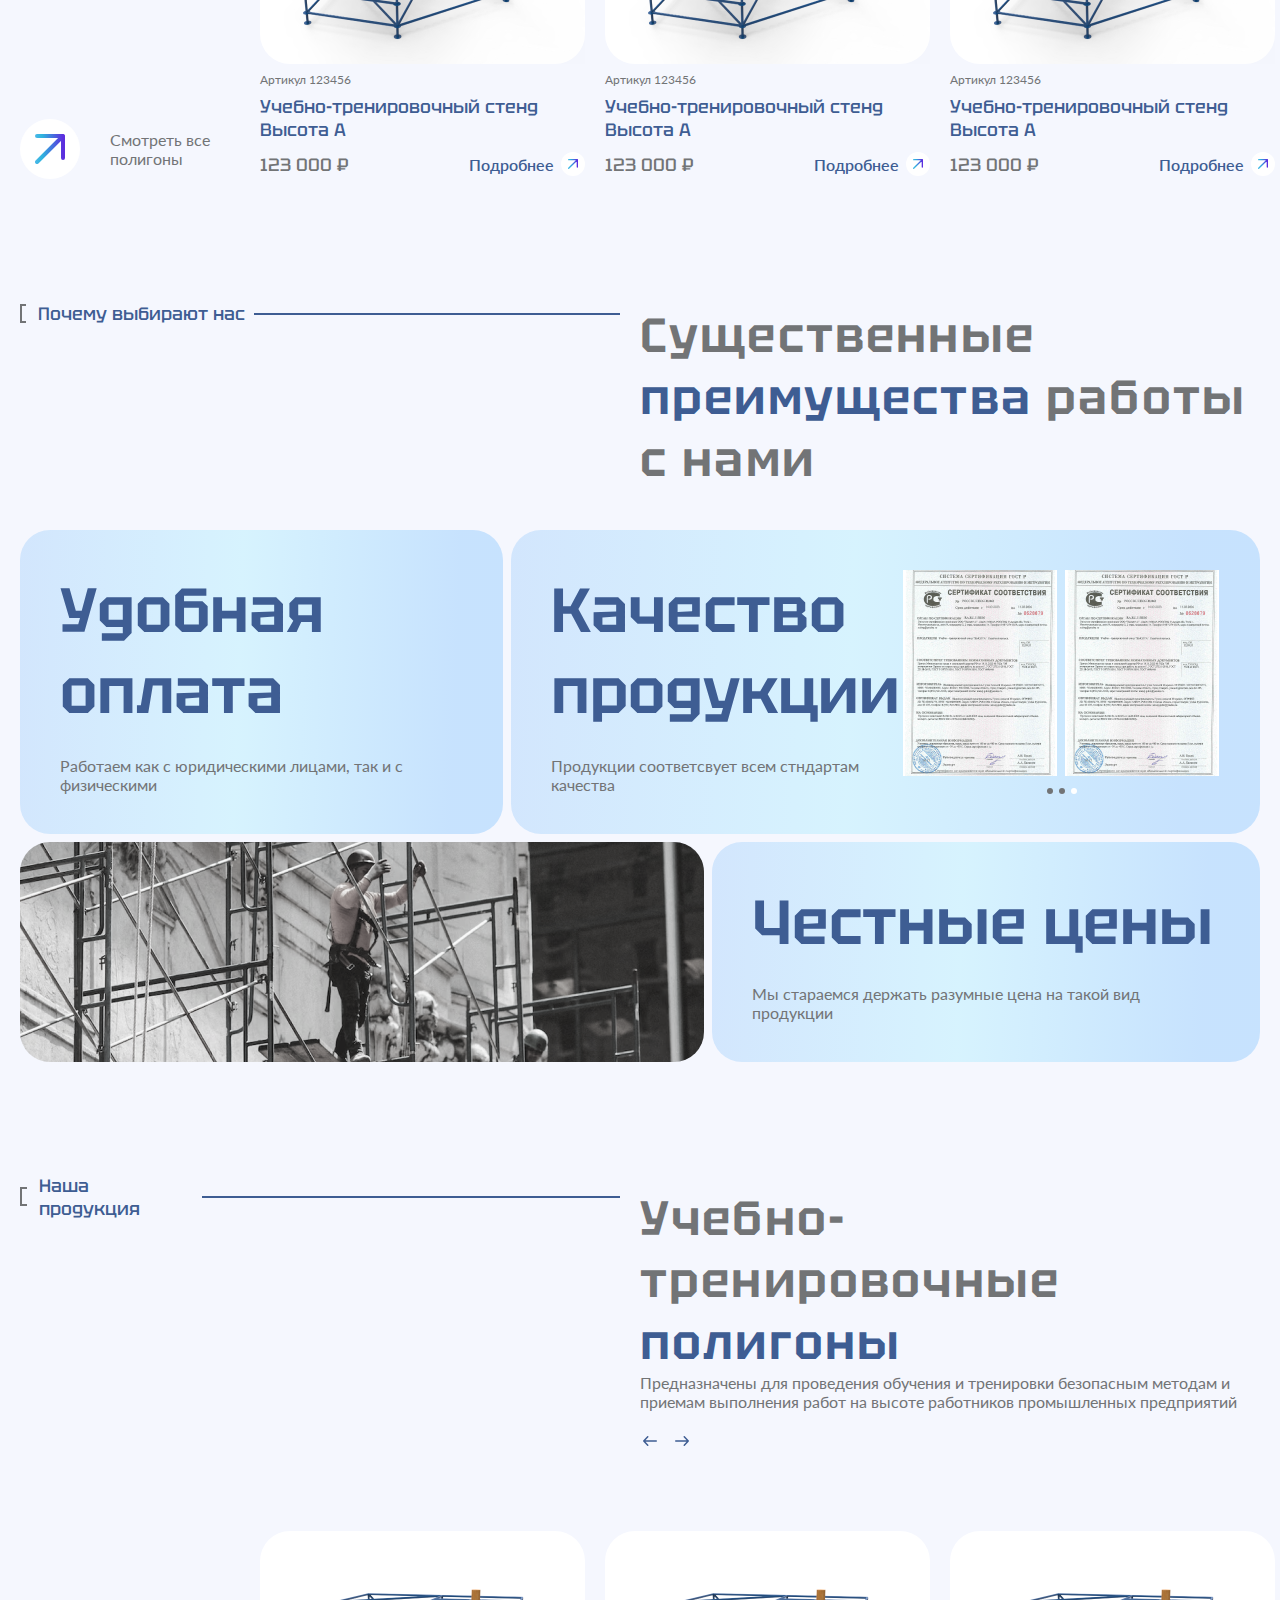
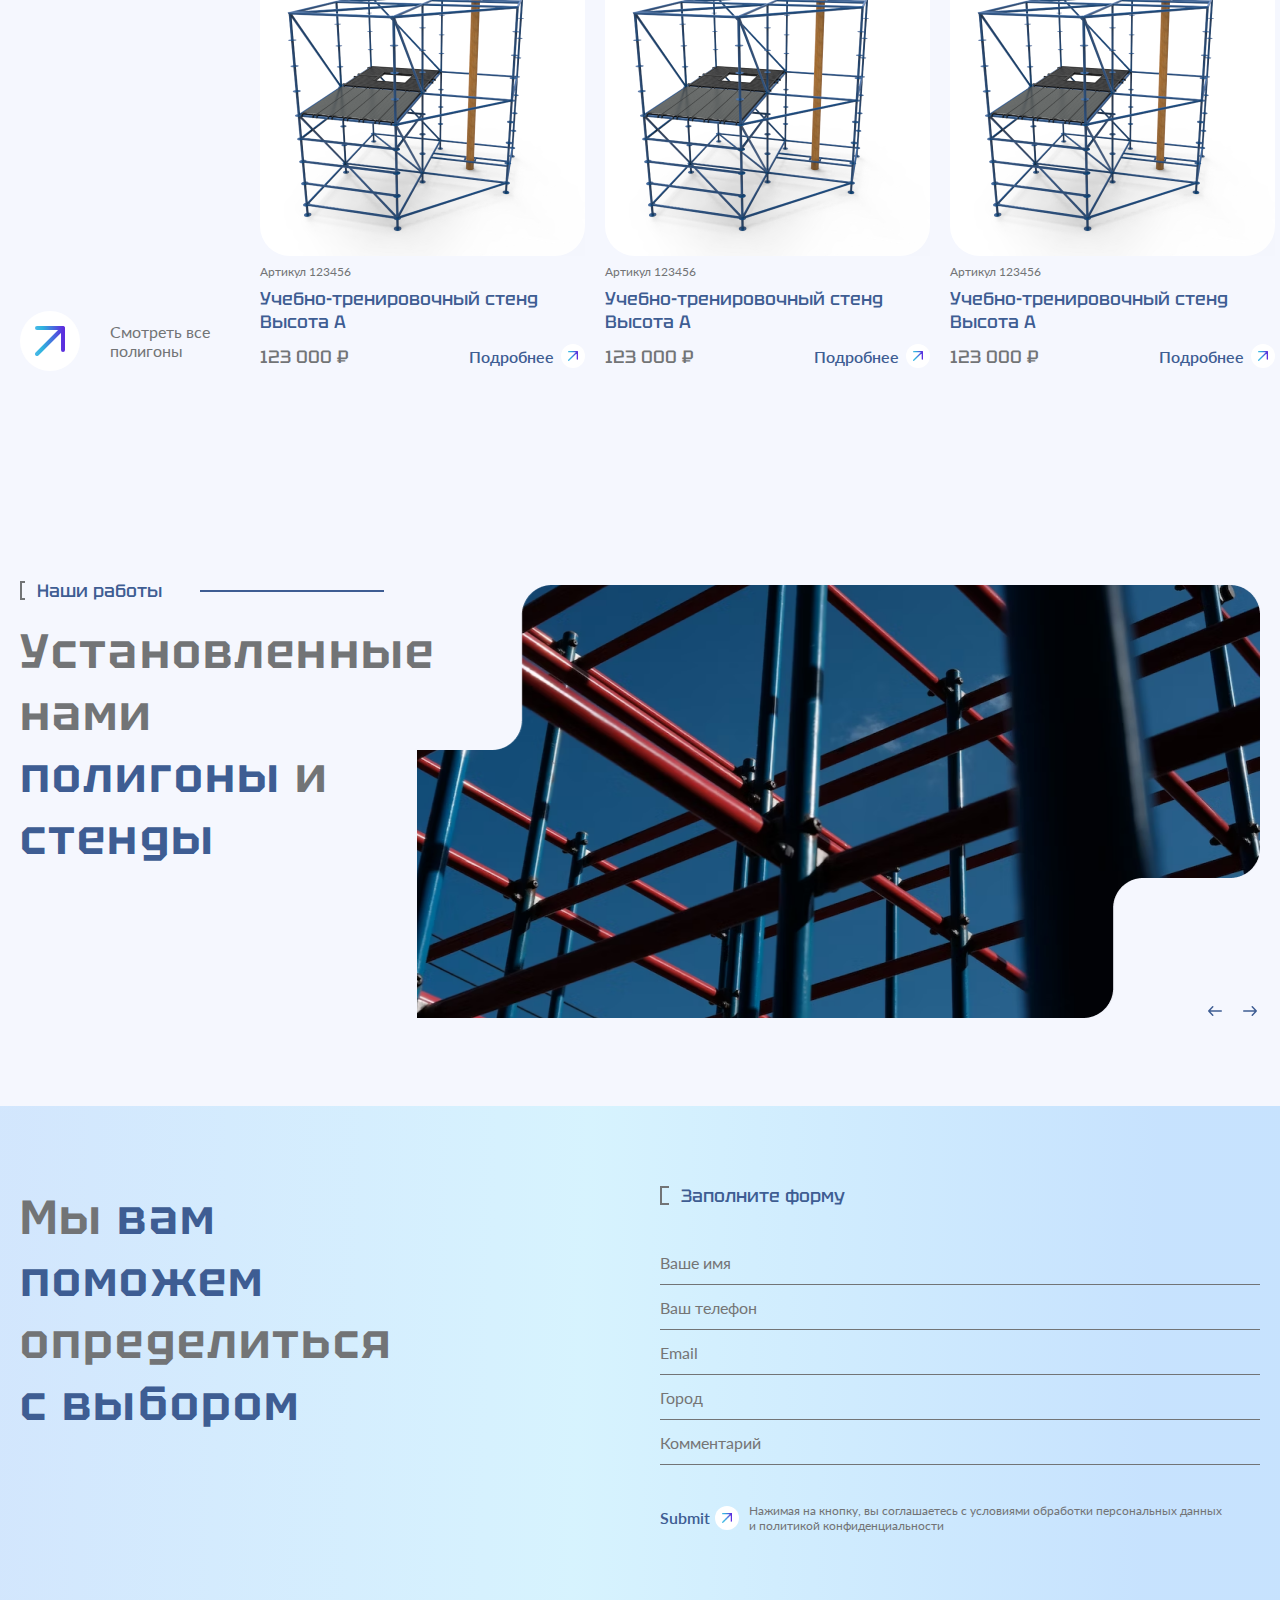
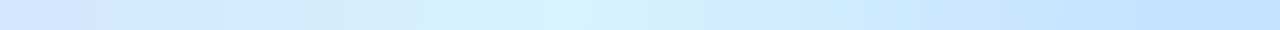
==== commit 85edf89d: "До формы" ====
--- a/main-page/index.html
+++ b/main-page/index.html
@@ -425,6 +425,42 @@
             </div>
         </div>
 
+
+        
+    </div>
+
+    <div class="main-form-container">
+        <div class="main-form">
+            <div class="main-form-header">
+                <p>Мы <span>вам поможем</span> определиться <span>с выбором</span></p>
+            </div>
+
+            <div class="main-form-content">
+                <div class="main-form-title">
+                    <div class="main-bracket"></div>
+                    <p>Заполните форму</p>
+                </div> 
+                <form action="">
+                    <input type="text" placeholder="Ваше имя">
+                    <input type="tel" name="" id="" placeholder="Ваш телефон">
+                    <input type="email" placeholder="Email">
+                    <input type="text" placeholder="Город">
+                    <input type="text" placeholder="Комментарий">
+                    <div>
+                        <input type="submit">
+                        <div class="form-arrow">
+                            <img src="../img/Arrow.png" alt="">
+                        </div>
+                        <p>Нажимая на кнопку, вы соглашаетесь с условиями обработки персональных данных и политикой конфиденциальности</p>
+                    </div>
+                </form>
+            </div>
+        </div>
+    </div>
+
+    <div class="content-container">
+
+
     </div>
 
 </body>
--- a/main-page/css/main.css
+++ b/main-page/css/main.css
@@ -786,6 +786,109 @@
   width: 55px;
 }
 
+.main-form-container {
+  width: 100%;
+  background: var(--secondary-bg-gradient, linear-gradient(92deg, rgba(13, 135, 248, 0.15) 1.39%, rgba(124, 231, 255, 0.25) 45.35%, rgba(143, 201, 254, 0.45) 89.31%));
+  padding: 80px 20px 90px 20px;
+  margin-top: 85px;
+}
+.main-form-container .main-form {
+  margin: 0 auto;
+  max-width: 1920px;
+  display: flex;
+  flex-direction: row;
+}
+.main-form-container .main-form .main-form-header {
+  width: 49%;
+  margin-right: 40px;
+}
+.main-form-container .main-form .main-form-header p {
+  width: 412px;
+  font-family: Tektur;
+  font-size: 48px;
+  font-weight: 600;
+  letter-spacing: 2.16px;
+  color: #727476;
+}
+.main-form-container .main-form .main-form-header p span {
+  color: #3E5D93;
+}
+.main-form-container .main-form .main-form-content {
+  width: 49%;
+}
+.main-form-container .main-form .main-form-content .main-form-title {
+  height: 19px;
+  flex-grow: 1;
+  display: flex;
+  flex-direction: row;
+  align-items: center;
+}
+.main-form-container .main-form .main-form-content .main-form-title .main-bracket {
+  width: 9px;
+  height: 19px;
+  border: 2px solid #727476;
+  border-right: none;
+  margin-right: 12px;
+}
+.main-form-container .main-form .main-form-content .main-form-title p {
+  min-width: 155px;
+  margin-right: 8px;
+  font-family: Tektur;
+  font-size: 18px;
+  font-weight: 500;
+  color: #3E5D93;
+}
+.main-form-container .main-form .main-form-content form {
+  margin-top: 35px;
+  display: flex;
+  flex-direction: column;
+}
+.main-form-container .main-form .main-form-content form input {
+  border-bottom: 1px solid #727476;
+  height: 45px;
+  font-family: Lato;
+  font-size: 16px;
+  font-weight: 400;
+  color: #727476;
+}
+.main-form-container .main-form .main-form-content form > div {
+  display: flex;
+  flex-direction: row;
+  align-items: center;
+  margin-top: 30px;
+}
+.main-form-container .main-form .main-form-content form > div input[type=submit] {
+  font-family: Lato;
+  font-size: 16px;
+  font-weight: 600;
+  color: #3E5D93;
+  border: none;
+  width: -moz-fit-content;
+  width: fit-content;
+  margin-right: 5px;
+}
+.main-form-container .main-form .main-form-content form > div .form-arrow {
+  background-color: #FFFFFF;
+  width: 24px;
+  min-width: 24px;
+  height: 24px;
+  border-radius: 12px;
+  display: flex;
+  justify-content: center;
+  align-items: center;
+}
+.main-form-container .main-form .main-form-content form > div .form-arrow img {
+  width: 10px;
+  height: 10px;
+}
+.main-form-container .main-form .main-form-content form > div p {
+  font-family: Lato;
+  font-size: 12px;
+  font-weight: 400;
+  color: #727476;
+  margin-left: 10px;
+}
+
 .hidden {
   display: none;
 }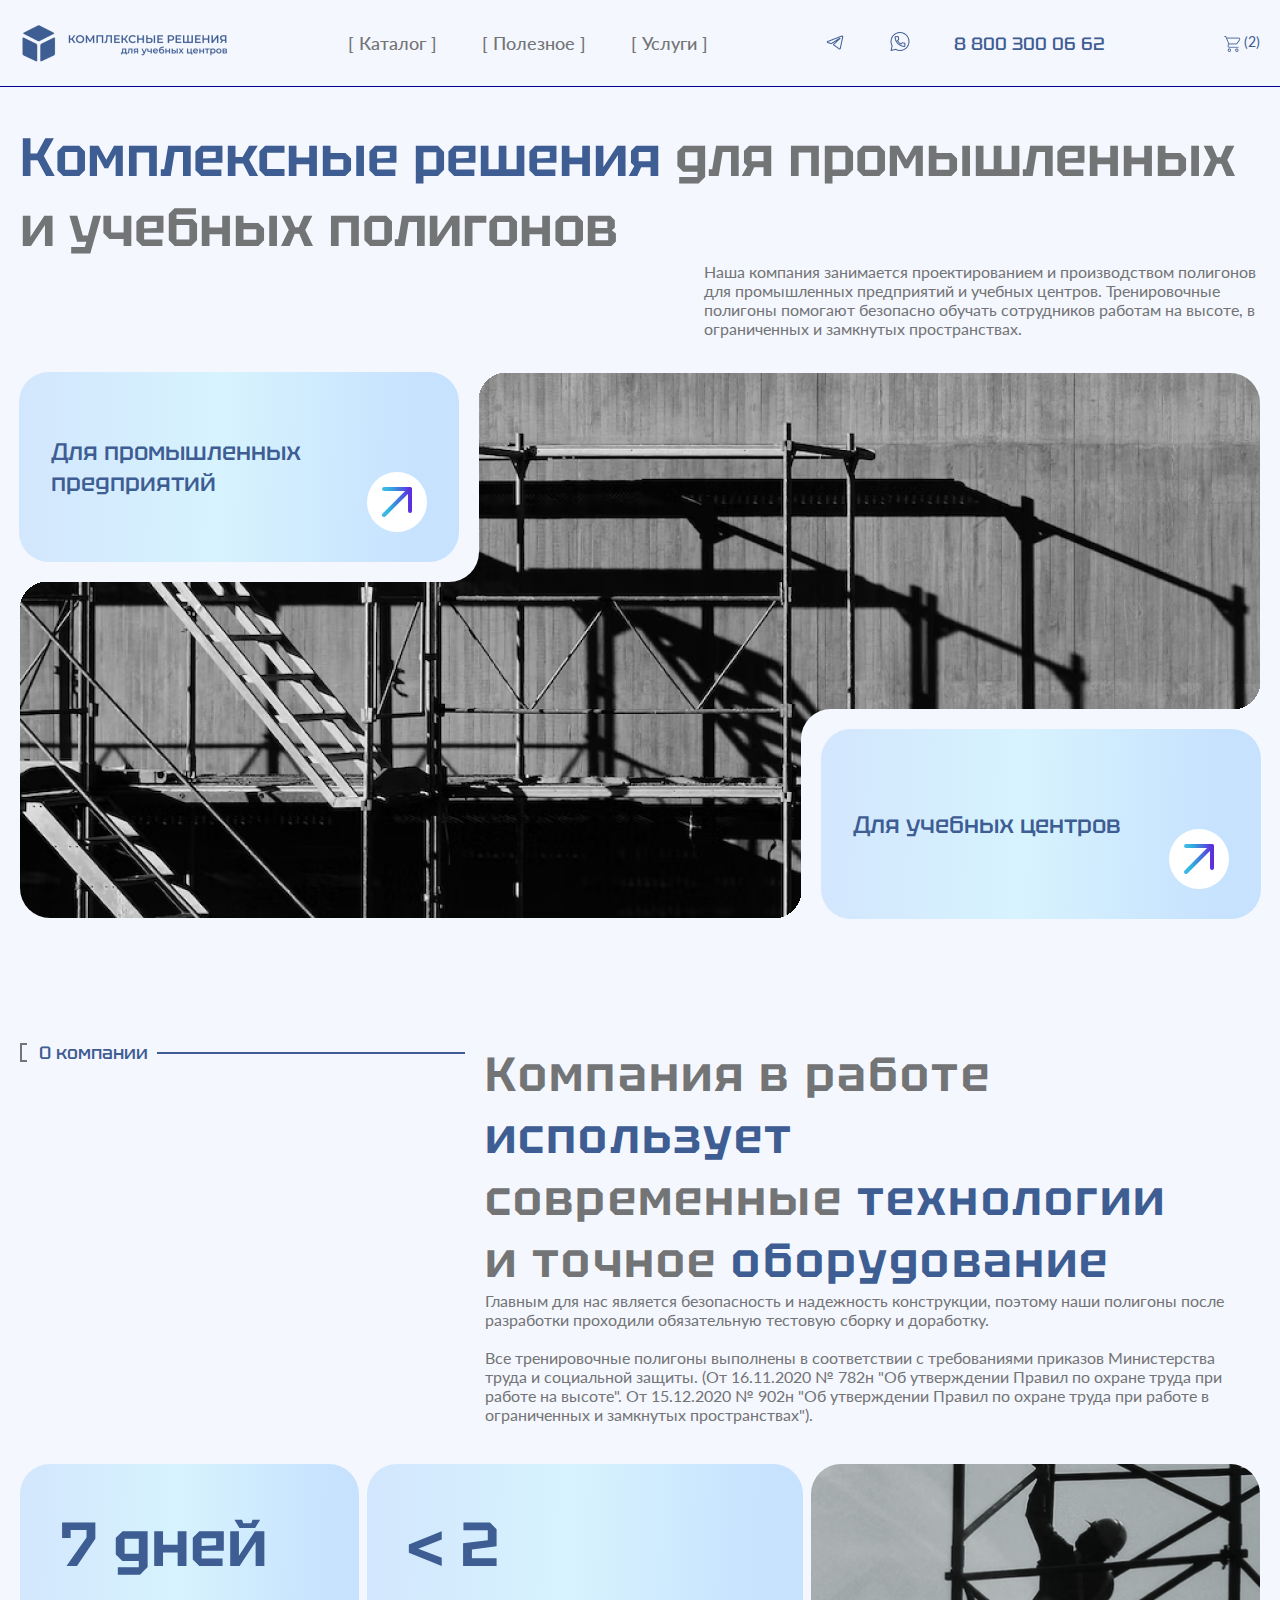
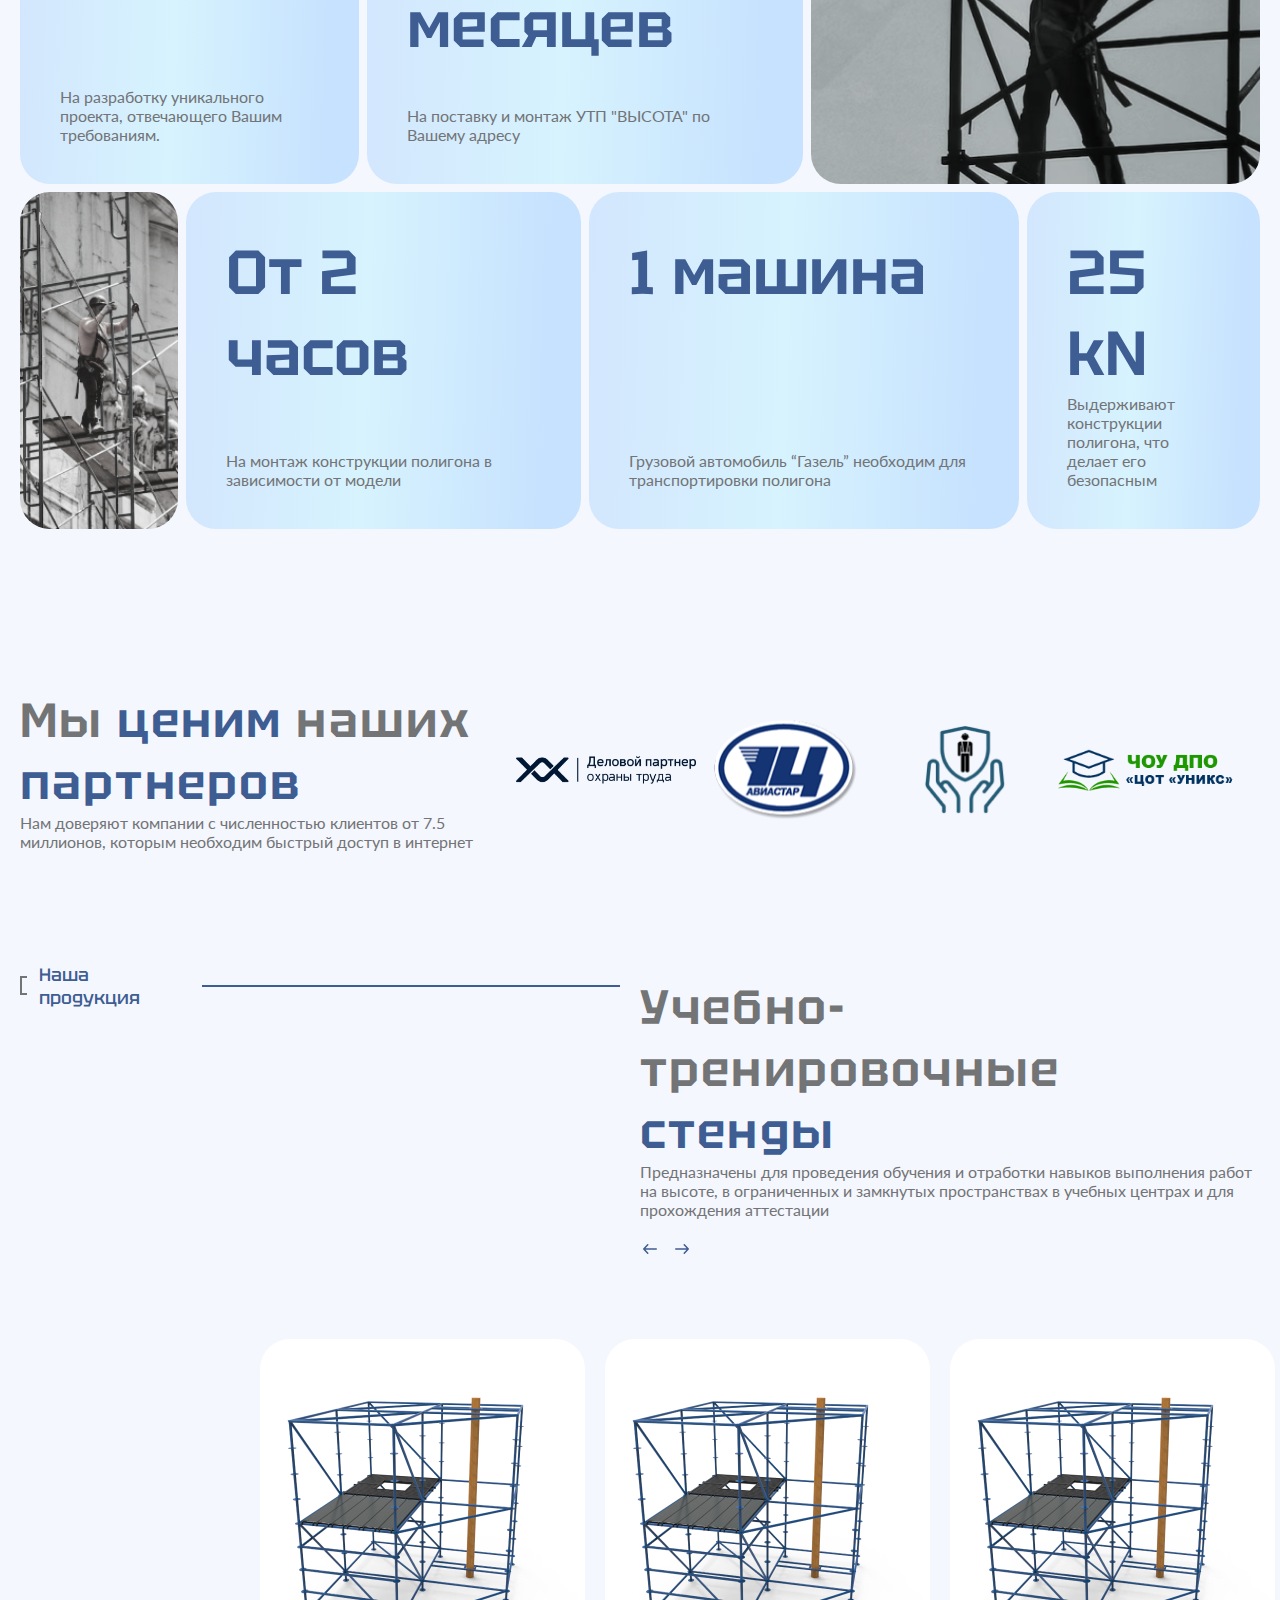
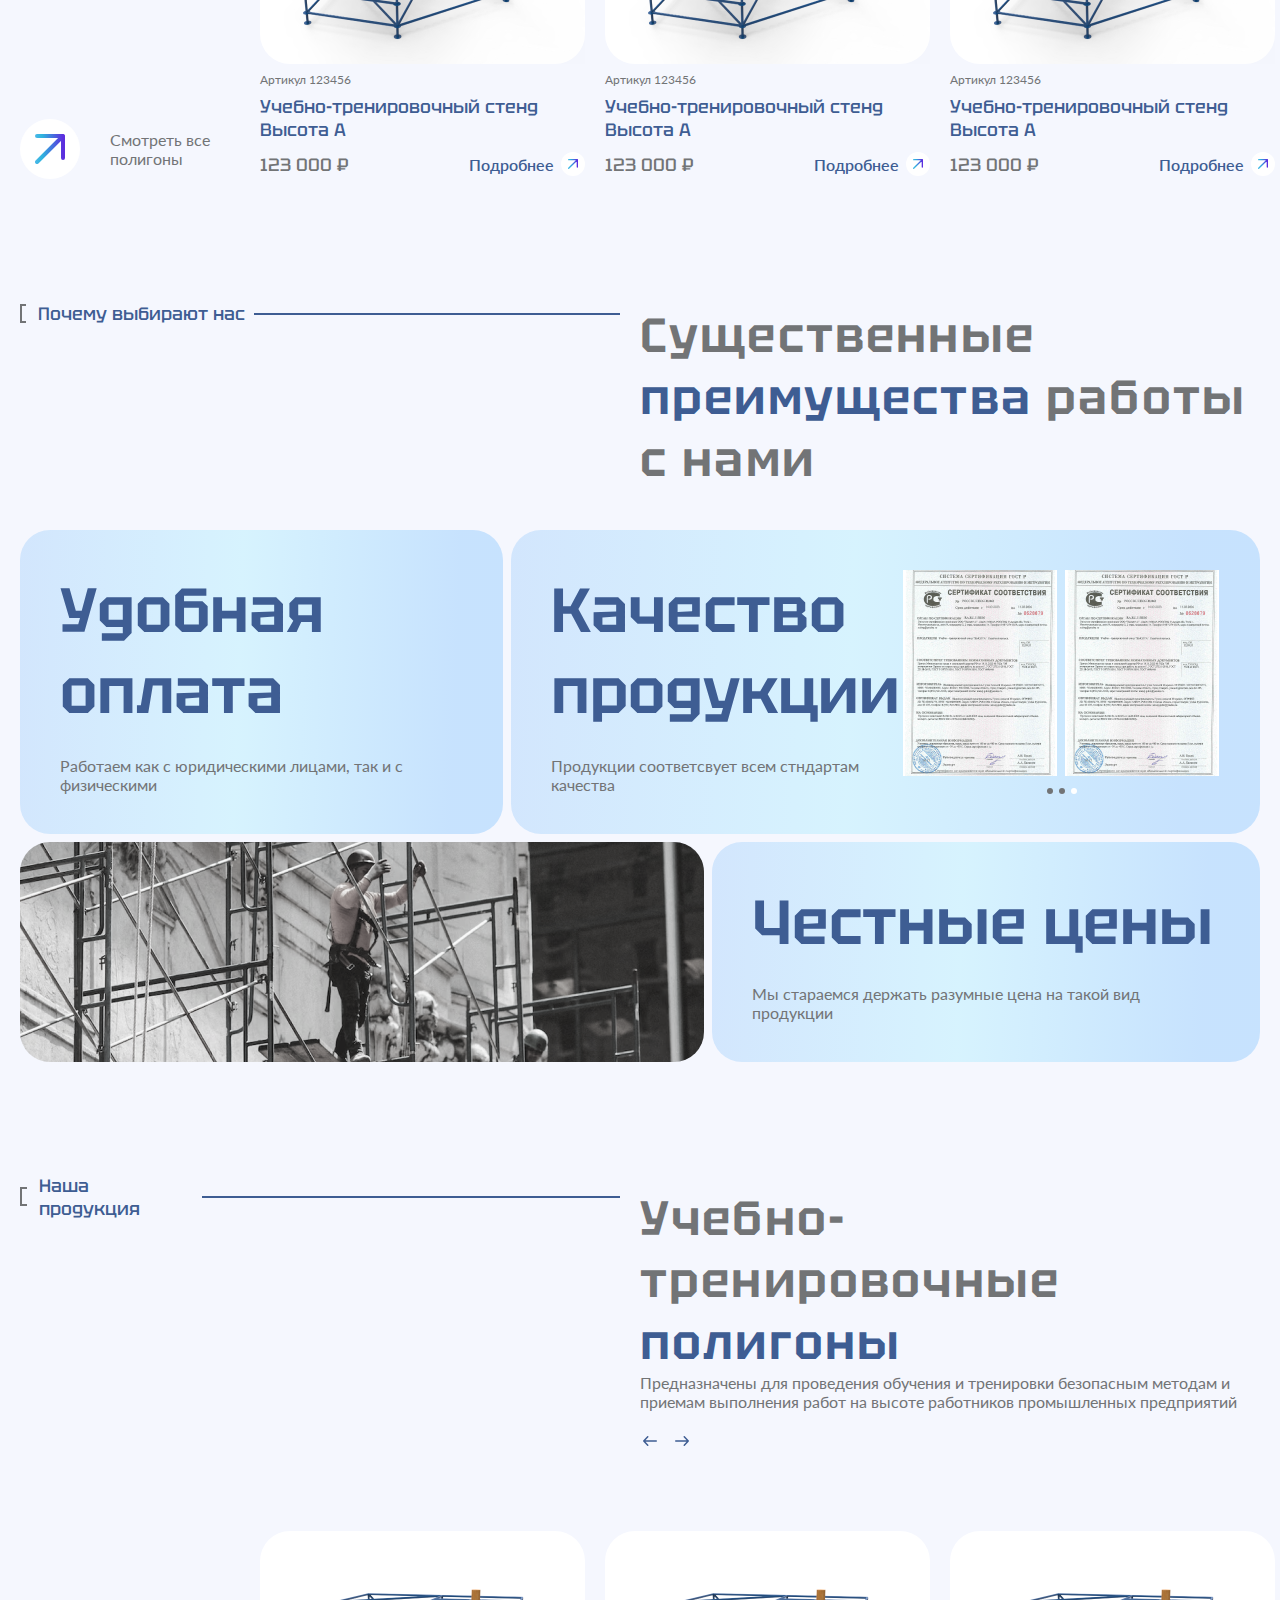
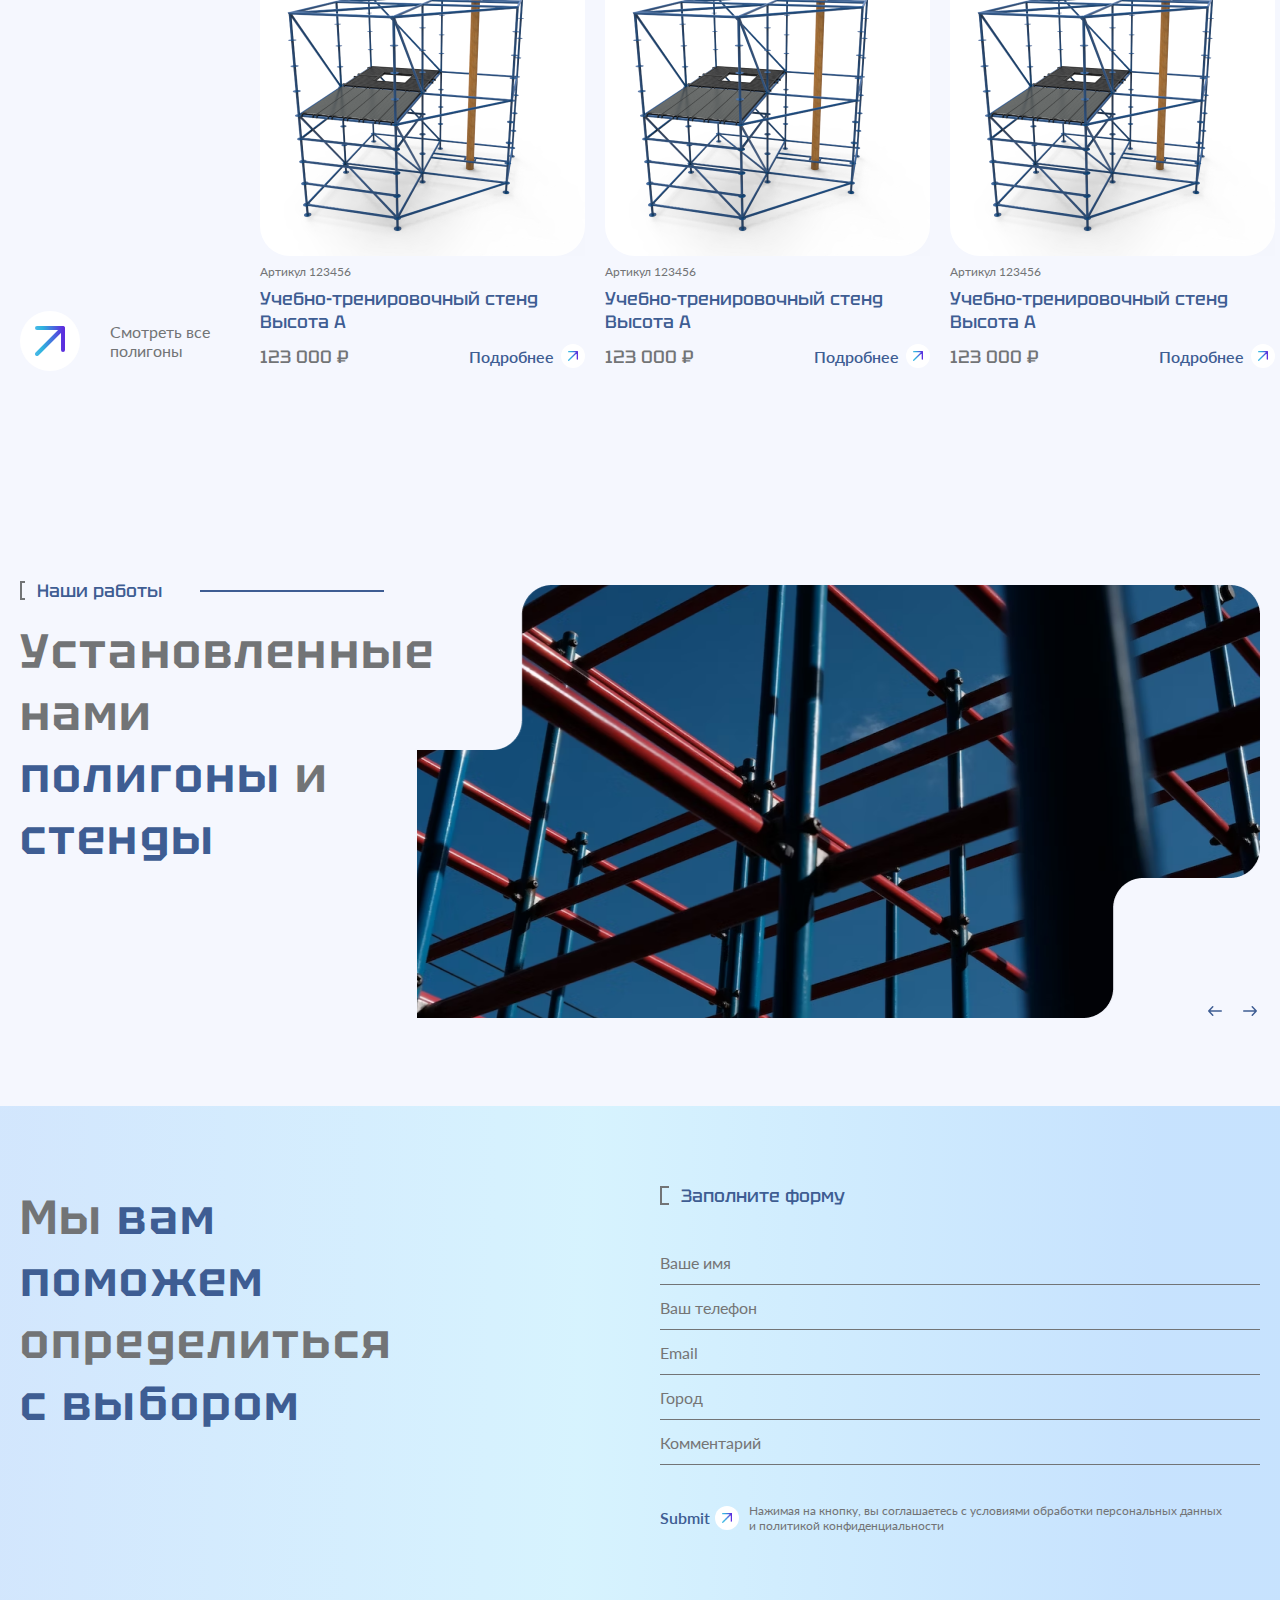
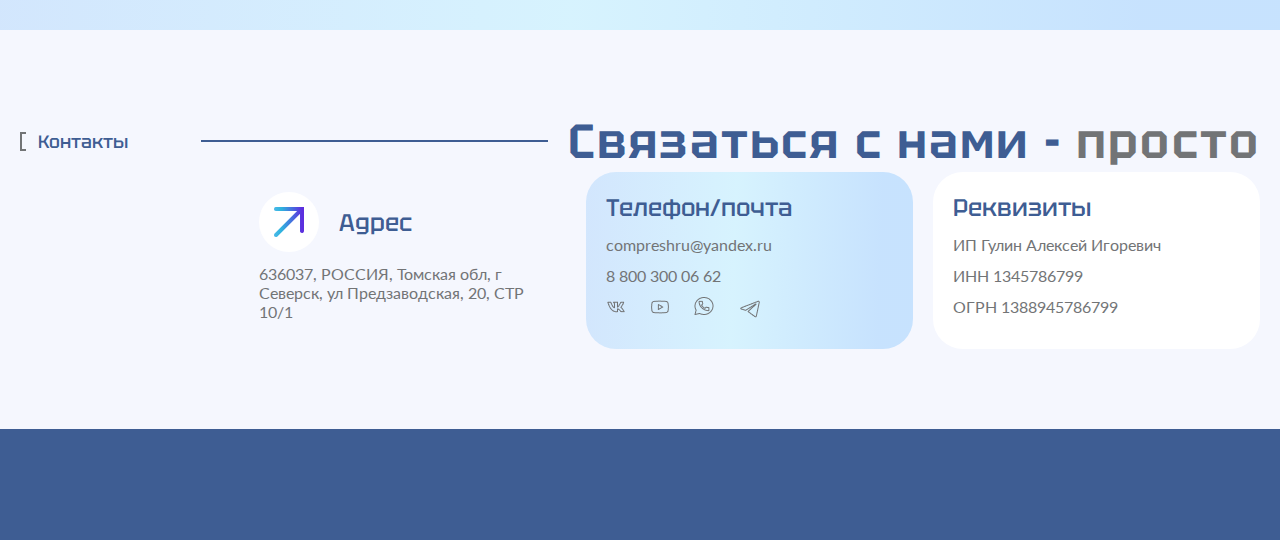
==== commit 2ef3f17b: "Контакты" ====
--- a/main-page/index.html
+++ b/main-page/index.html
@@ -460,8 +460,54 @@
 
     <div class="content-container">
 
+        <div class="main-contact">
+            <div class="main-contact-header">
+                <div class="main-contact-line">
+                    <div class="main-bracket"></div>
+                    <p>Контакты</p>
+                    <div class="main-line"></div>
+                </div> 
+                <h3><span>Связаться с нами -</span> просто</h3>
+            </div>
+
+            <div class="contact-blocks">
+                <div class="contact-block">
+                    <div class="contact-block-header"> 
+                        <div class="contact-arrow">
+                            <img src="../img/Arrow.png" alt="">
+                        </div>
+                        <h1>Адрес</h1>
+                    </div>
+                    <p>636037, РОССИЯ, Томская обл, 
+                        г Северск, ул Предзаводская, 20, 
+                        СТР 10/1</p>
+                </div>
+                <div class="contact-block grad-block">
+                    <h1>Телефон/почта</h1>
+                    <p>compreshru@yandex.ru</p>
+                    <p>8 800 300 06 62</p>
+                    <div class="contact-link">
+                        <a href=""><img src="../img/vkicon.png" alt=""></a>
+                        <a href=""><img src="../img/yticon.png" alt=""></a>
+                        <a href=""><img src="../img/waIconGrey.png" alt=""></a>
+                        <a href=""><img src="../img/tgiconGrey.png" alt=""></a>
+                    </div>
+                </div>
+                <div class="contact-block white-block">
+                    <h1>Реквизиты</h1>
+                    <p>ИП Гулин Алексей Игоревич</p>
+                    <p>ИНН 1345786799</p>
+                    <p>ОГРН 1388945786799</p>
+                </div>
+
+            </div>
+        </div>
 
     </div>
+
+    <footer>
+        
+    </footer>
 
 </body>
 </html>--- a/main-page/css/main.css
+++ b/main-page/css/main.css
@@ -838,12 +838,13 @@
   font-weight: 500;
   color: #3E5D93;
 }
-.main-form-container .main-form .main-form-content form {
+
+.main-form form {
   margin-top: 35px;
   display: flex;
   flex-direction: column;
 }
-.main-form-container .main-form .main-form-content form input {
+.main-form form input {
   border-bottom: 1px solid #727476;
   height: 45px;
   font-family: Lato;
@@ -851,13 +852,13 @@
   font-weight: 400;
   color: #727476;
 }
-.main-form-container .main-form .main-form-content form > div {
+.main-form form > div {
   display: flex;
   flex-direction: row;
   align-items: center;
   margin-top: 30px;
 }
-.main-form-container .main-form .main-form-content form > div input[type=submit] {
+.main-form form > div input[type=submit] {
   font-family: Lato;
   font-size: 16px;
   font-weight: 600;
@@ -867,7 +868,7 @@
   width: fit-content;
   margin-right: 5px;
 }
-.main-form-container .main-form .main-form-content form > div .form-arrow {
+.main-form form > div .form-arrow {
   background-color: #FFFFFF;
   width: 24px;
   min-width: 24px;
@@ -877,16 +878,128 @@
   justify-content: center;
   align-items: center;
 }
-.main-form-container .main-form .main-form-content form > div .form-arrow img {
+.main-form form > div .form-arrow img {
   width: 10px;
   height: 10px;
 }
-.main-form-container .main-form .main-form-content form > div p {
+.main-form form > div p {
   font-family: Lato;
   font-size: 12px;
   font-weight: 400;
   color: #727476;
   margin-left: 10px;
+}
+
+.main-contact {
+  width: 100%;
+  margin-top: 80px;
+}
+.main-contact .main-contact-header {
+  display: flex;
+  flex-direction: row;
+  align-items: center;
+}
+.main-contact .main-contact-header h3 {
+  font-family: Tektur;
+  font-size: 48px;
+  font-weight: 600;
+  letter-spacing: 2.16px;
+  color: #727476;
+}
+.main-contact .main-contact-header h3 span {
+  color: #3E5D93;
+}
+.main-contact .main-contact-header .main-contact-line {
+  height: 19px;
+  flex-grow: 1;
+  display: flex;
+  flex-direction: row;
+  align-items: center;
+}
+.main-contact .main-contact-header .main-contact-line .main-bracket {
+  width: 9px;
+  height: 19px;
+  border: 2px solid #727476;
+  border-right: none;
+  margin-right: 12px;
+}
+.main-contact .main-contact-header .main-contact-line .main-line {
+  width: 100%;
+  height: 0;
+  border-top: 2px solid #3E5D93;
+  margin-right: 20px;
+}
+.main-contact .main-contact-header .main-contact-line p {
+  min-width: 155px;
+  margin-right: 8px;
+  font-family: Tektur;
+  font-size: 18px;
+  font-weight: 500;
+  color: #3E5D93;
+}
+.main-contact .contact-blocks {
+  display: flex;
+  flex-direction: row;
+  align-items: center;
+  justify-content: flex-end;
+}
+.main-contact .contact-blocks .grad-block {
+  background: var(--secondary-bg-gradient, linear-gradient(92deg, rgba(13, 135, 248, 0.15) 1.39%, rgba(124, 231, 255, 0.25) 45.35%, rgba(143, 201, 254, 0.45) 89.31%));
+}
+.main-contact .contact-blocks .white-block {
+  background-color: #FFFFFF;
+  margin: 0 !important;
+}
+.main-contact .contact-blocks .contact-block {
+  width: 327px;
+  height: 177px;
+  padding: 20px;
+  border-radius: 30px;
+  margin-right: 20px;
+}
+.main-contact .contact-blocks .contact-block .contact-block-header {
+  display: flex;
+  flex-direction: row;
+  align-items: center;
+}
+.main-contact .contact-blocks .contact-block .contact-block-header .contact-arrow {
+  width: 60px;
+  height: 60px;
+  border-radius: 30px;
+  background-color: #FFFFFF;
+  display: flex;
+  justify-content: center;
+  align-items: center;
+  margin-right: 20px;
+}
+.main-contact .contact-blocks .contact-block .contact-link {
+  margin-top: 12px;
+}
+.main-contact .contact-blocks .contact-block .contact-link a {
+  margin-right: 20px;
+}
+.main-contact .contact-blocks .contact-block p {
+  font-family: Lato;
+  font-size: 16px;
+  font-weight: 400;
+  color: #727476;
+  margin-top: 12px;
+}
+.main-contact .contact-blocks .contact-block p > :first-child {
+  margin-top: 20px;
+}
+.main-contact .contact-blocks .contact-block h1 {
+  font-family: Tektur;
+  font-size: 24px;
+  font-weight: 500;
+  color: #3E5D93;
+}
+
+footer {
+  margin-top: 80px;
+  background-color: #3E5D93;
+  width: 100%;
+  height: 111px;
 }
 
 .hidden {
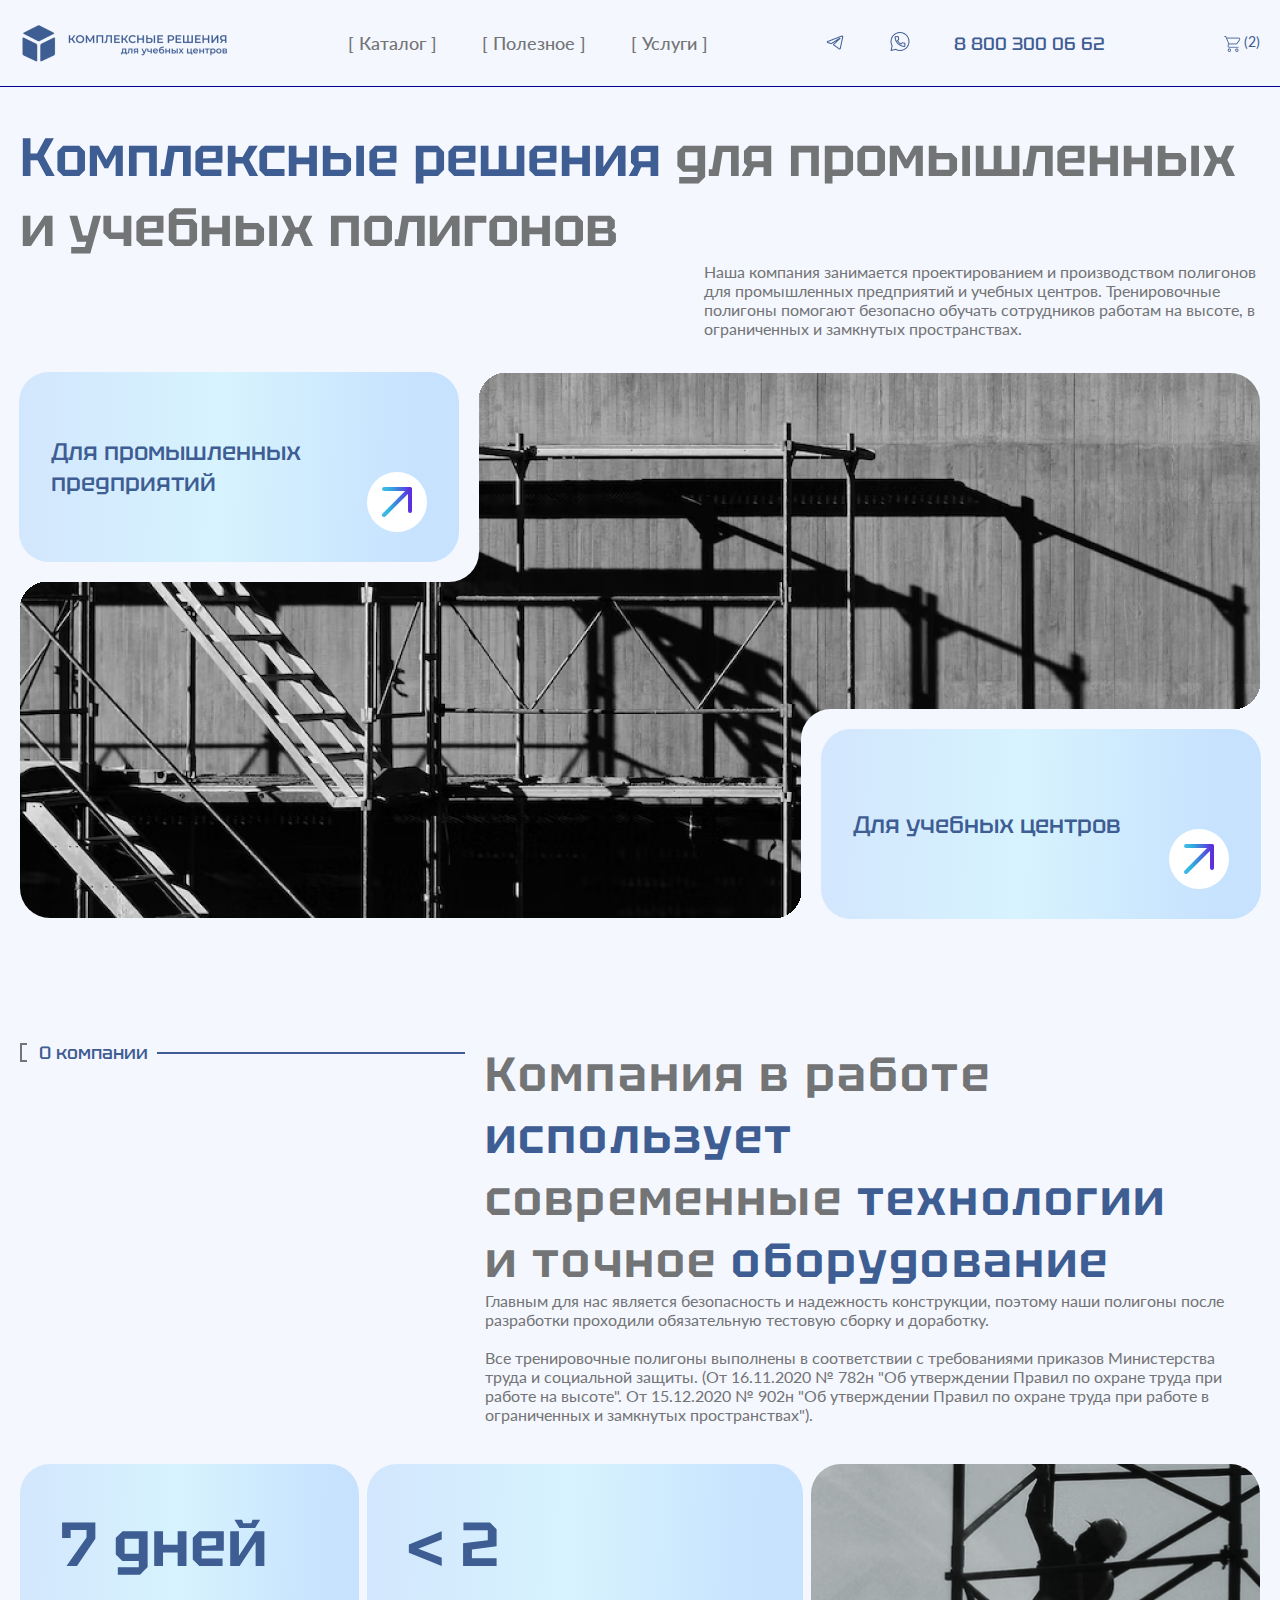
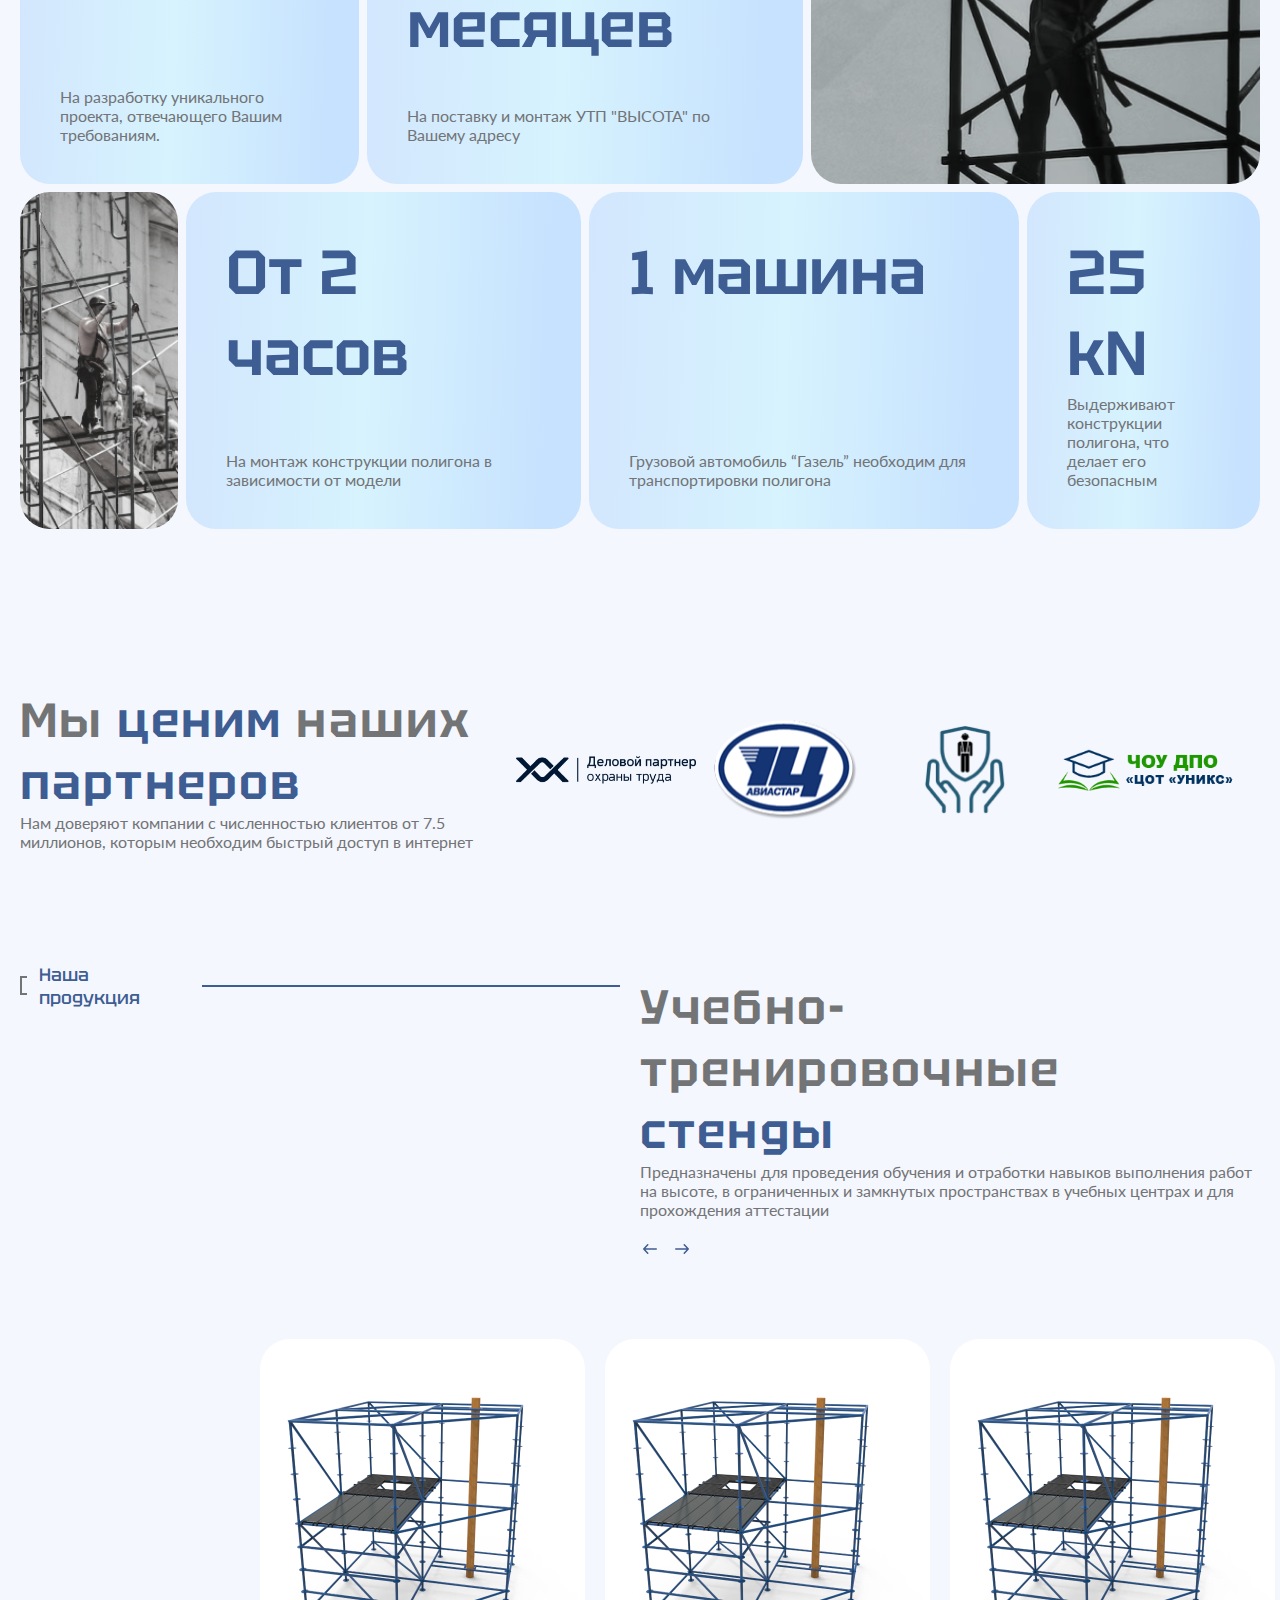
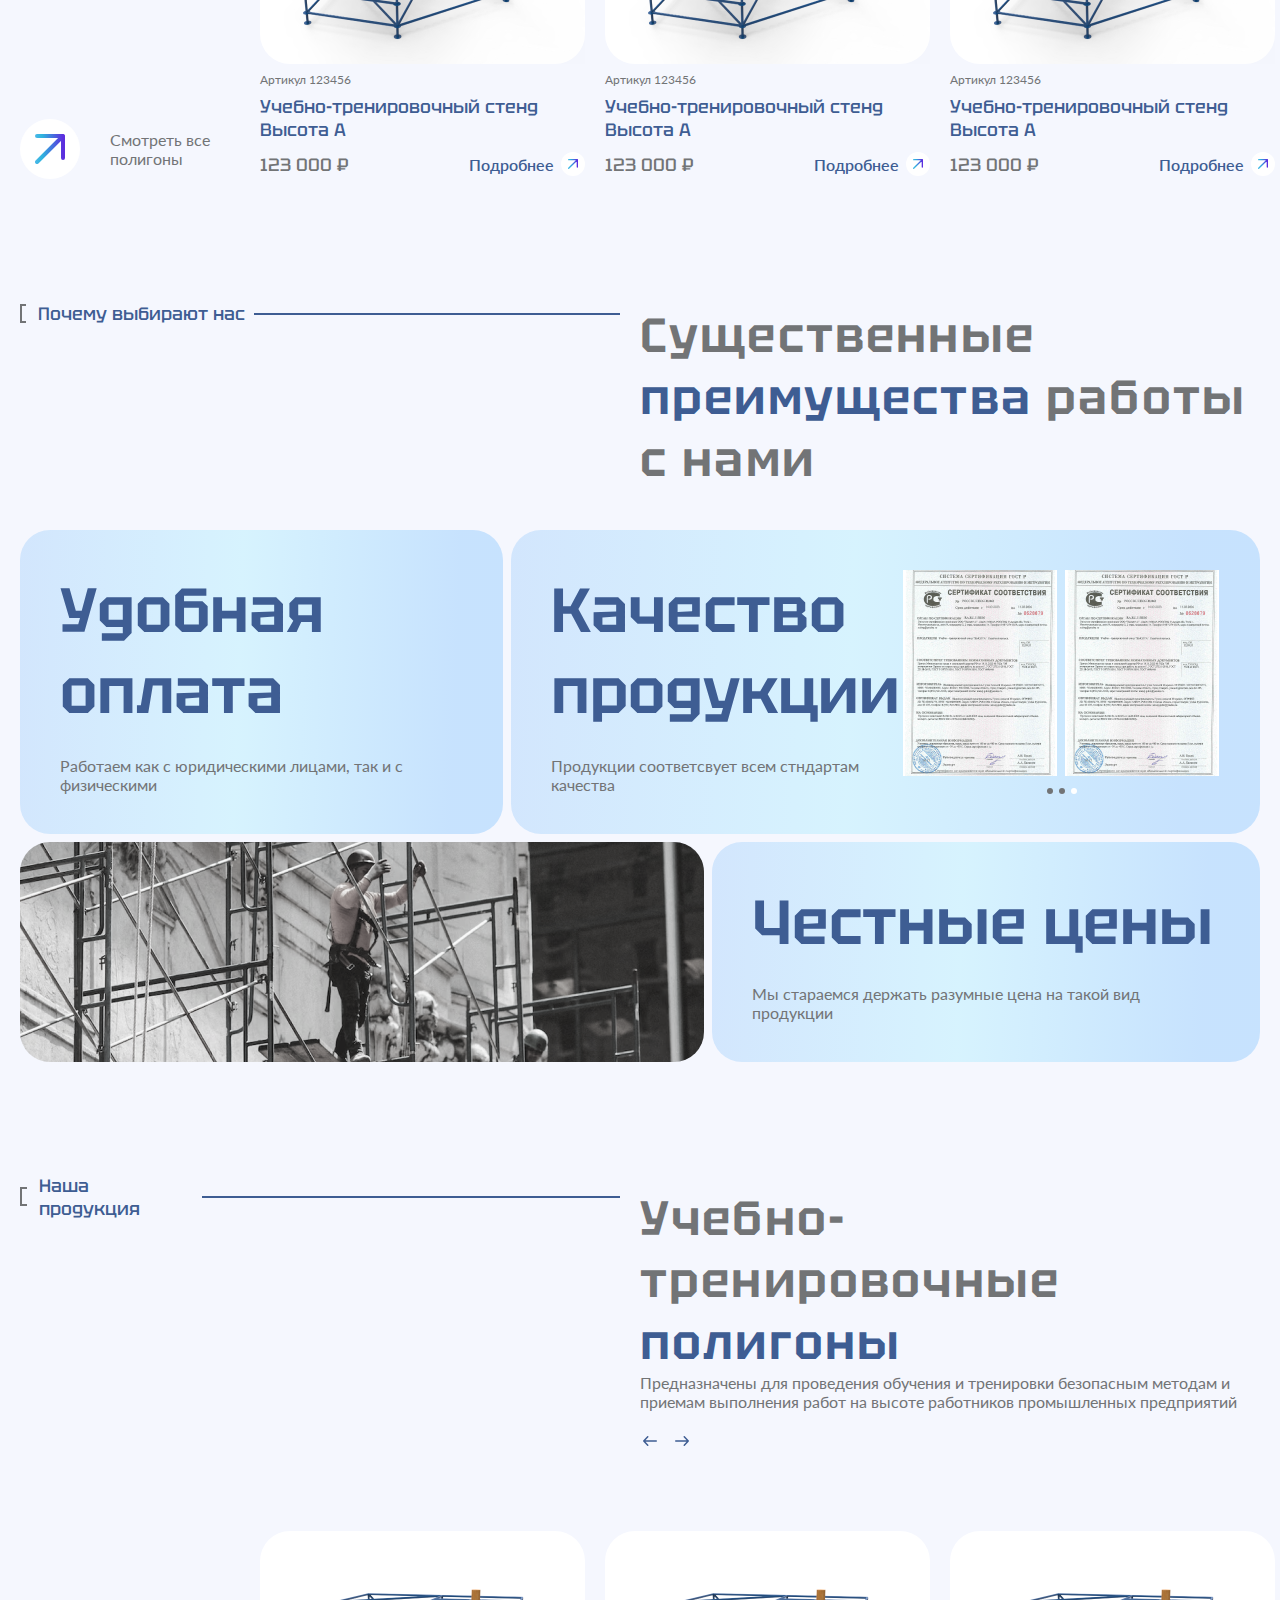
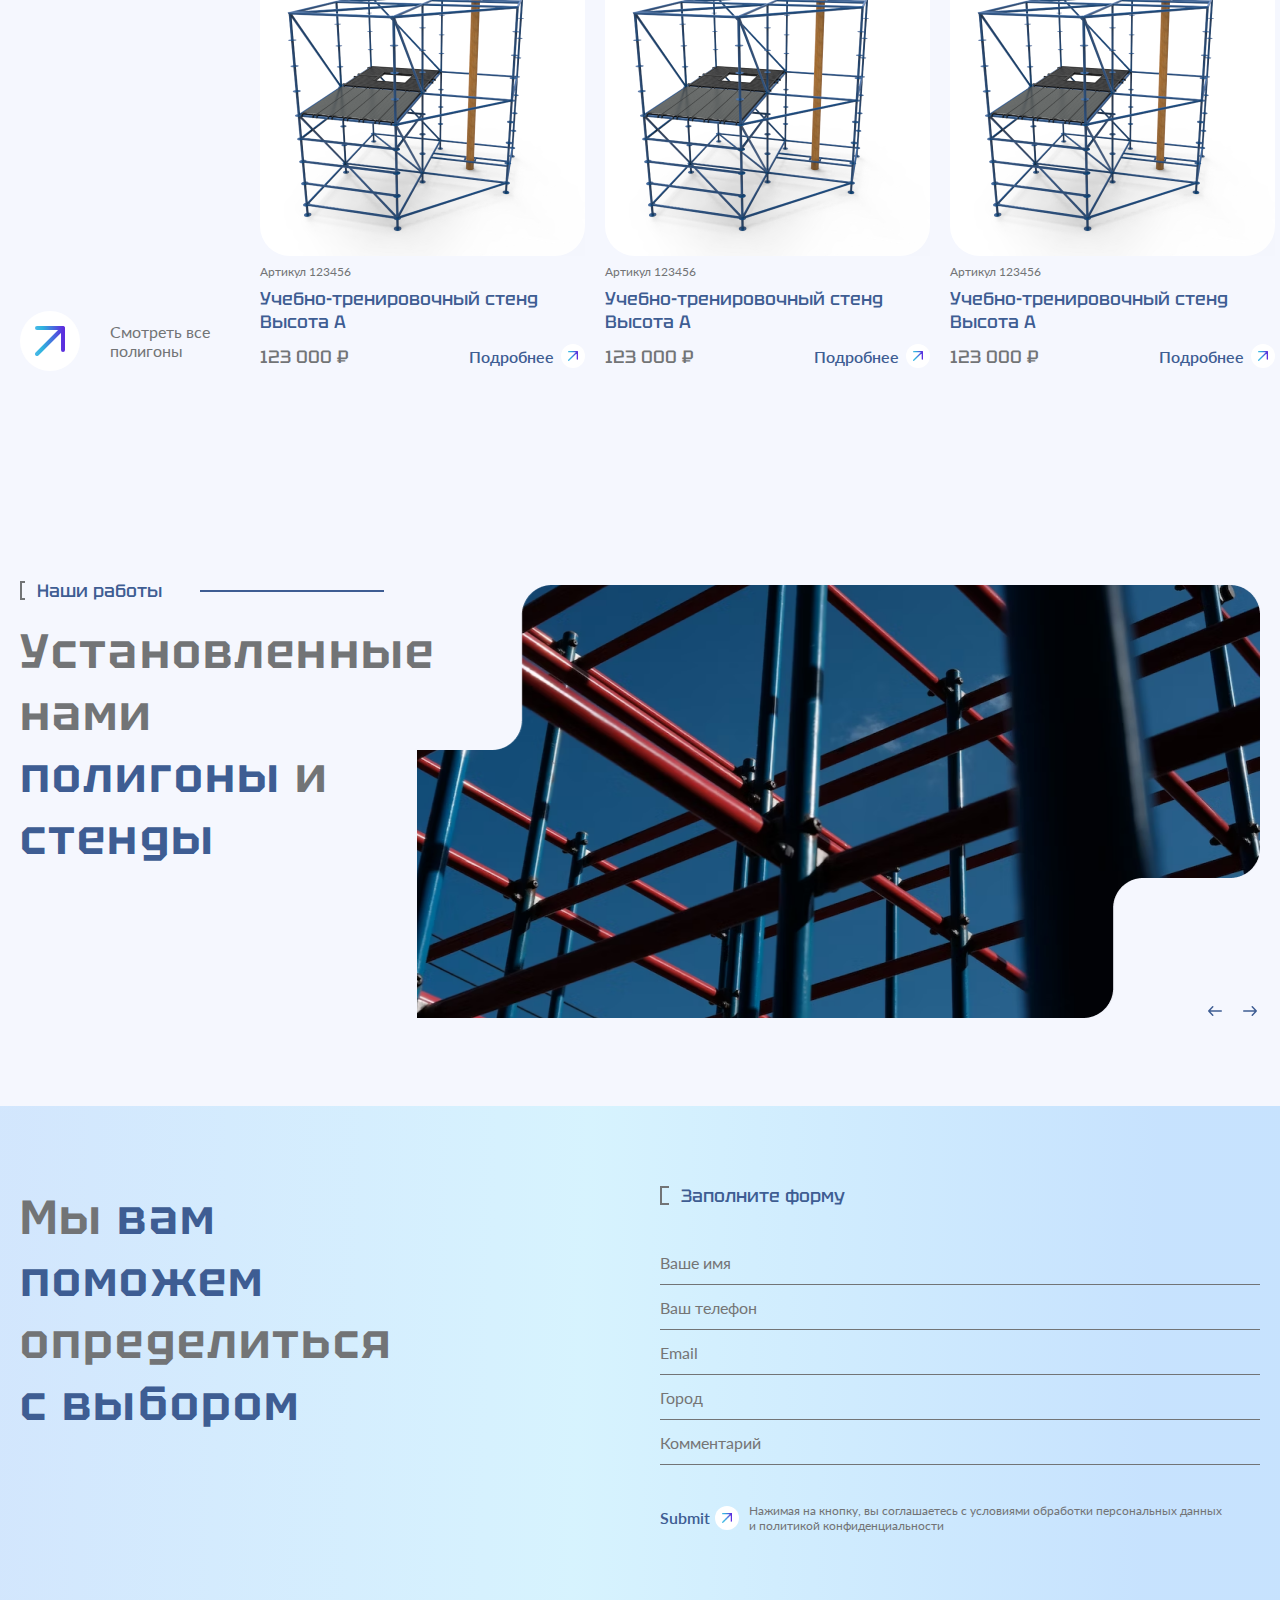
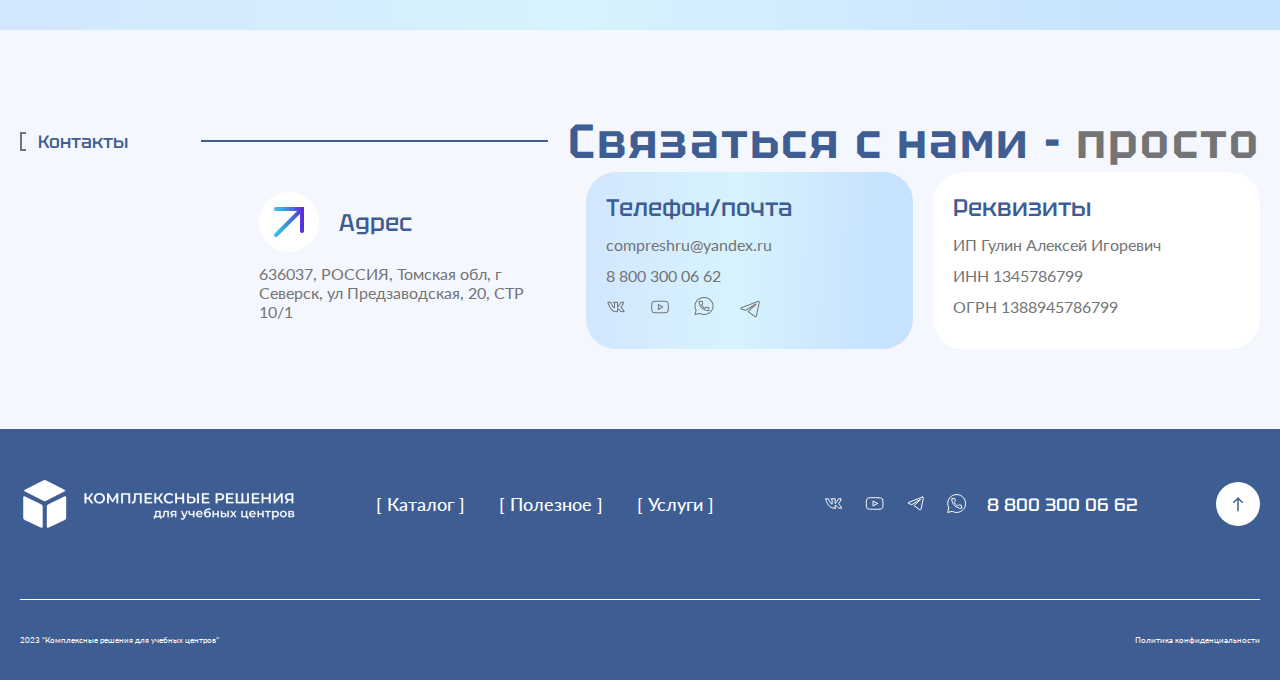
==== commit 7e79bbff: "Main page без адаптива" ====
--- a/main-page/index.html
+++ b/main-page/index.html
@@ -10,7 +10,7 @@
 
 
 
-    <header>
+    <header id="top">
 
        <div class="header-content">
            <div class="header-logo">
@@ -506,7 +506,33 @@
     </div>
 
     <footer>
-        
+        <div class="footer-top">
+            <img src="../img/footer-logo.png" alt="">
+            <div class="footer-menu">
+                <a href="">[ Катaлог ]</a>
+                <a href="">[ Полезное ]</a>
+                <a href="">[ Услуги ]</a>
+            </div>
+            <div class="footer-links">
+                <a href=""><img src="../img/vk-footer.svg" alt=""></a>
+                <a href=""><img src="../img/yt-footer.svg" alt=""></a>
+                <a href=""><img src="../img/tg-footer.svg" alt=""></a>
+                <a href=""><img src="../img/wa-footer.svg" alt=""></a>
+                <p>8 800 300 06 62</p>
+            </div>
+            <div class="footer-arrow">
+                <img src="../img/footer-arrow.svg" alt="">
+                <a href="#top"></a>
+            </div>
+        </div>
+        <div class="footer-line">
+            <div></div>
+        </div>
+
+        <div class="footer-bottom">
+            <p>2023 “Комплексные решения для учебных центров”</p>
+            <a href="">Политика конфиденциальности</a>
+        </div>
     </footer>
 
 </body>
--- a/main-page/css/main.css
+++ b/main-page/css/main.css
@@ -999,7 +999,84 @@
   margin-top: 80px;
   background-color: #3E5D93;
   width: 100%;
-  height: 111px;
+}
+footer .footer-top {
+  width: 100%;
+  height: 150px;
+  max-width: 1920px;
+  margin: 0 auto;
+  padding: 0 20px;
+  display: flex;
+  flex-direction: row;
+  justify-content: space-between;
+  align-items: center;
+  margin-bottom: 20px;
+}
+footer .footer-top .footer-menu a {
+  font-family: Lato;
+  font-size: 18px;
+  font-weight: 500;
+  color: #FFFFFF;
+  margin-right: 30px;
+}
+footer .footer-top .footer-menu a > :last-of-type {
+  margin-right: 0px;
+}
+footer .footer-top .footer-links {
+  display: flex;
+  flex-direction: row;
+}
+footer .footer-top .footer-links p {
+  font-family: Tektur;
+  font-size: 18px;
+  font-weight: 500;
+  color: #FFFFFF;
+}
+footer .footer-top .footer-links a {
+  margin-right: 20px;
+}
+footer .footer-top .footer-arrow {
+  display: flex;
+  justify-content: center;
+  align-items: center;
+  background-color: #FFFFFF;
+  border-radius: 22px;
+  width: 44px;
+  height: 44px;
+}
+footer .footer-top .footer-arrow a {
+  display: block;
+  width: 44px;
+  height: 44px;
+  position: absolute;
+}
+footer .footer-line {
+  width: 100%;
+  max-width: 1920px;
+  padding: 0 20px;
+  margin: 0 auto;
+}
+footer .footer-line div {
+  width: 100%;
+  height: 1px;
+  border-bottom: 1px solid #FFFFFF;
+}
+footer .footer-bottom {
+  max-width: 1920px;
+  margin: 0 auto;
+  width: 100%;
+  height: 80px;
+  padding: 0px 20px;
+  display: flex;
+  flex-direction: row;
+  justify-content: space-between;
+  align-items: center;
+}
+footer .footer-bottom a, footer .footer-bottom p {
+  font-family: Lato;
+  font-size: 8px;
+  font-weight: 400;
+  color: #FFFFFF;
 }
 
 .hidden {
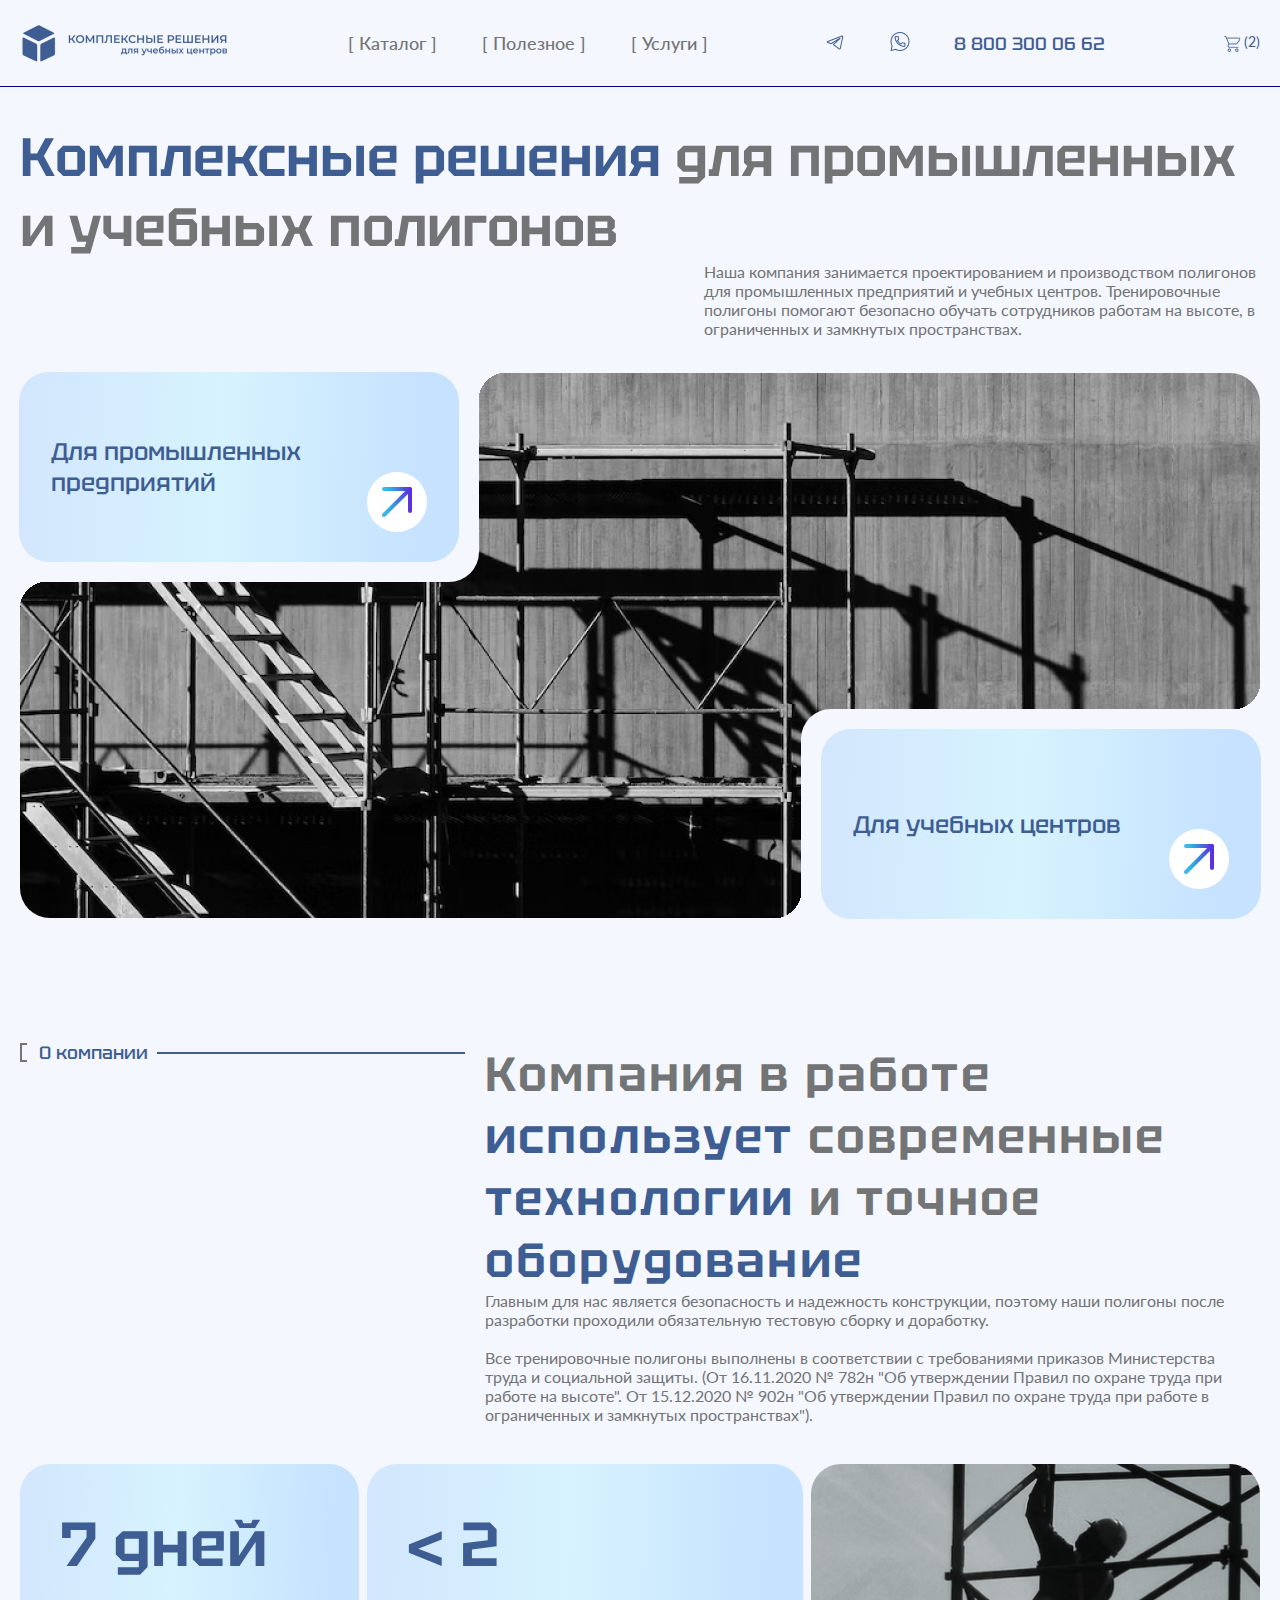
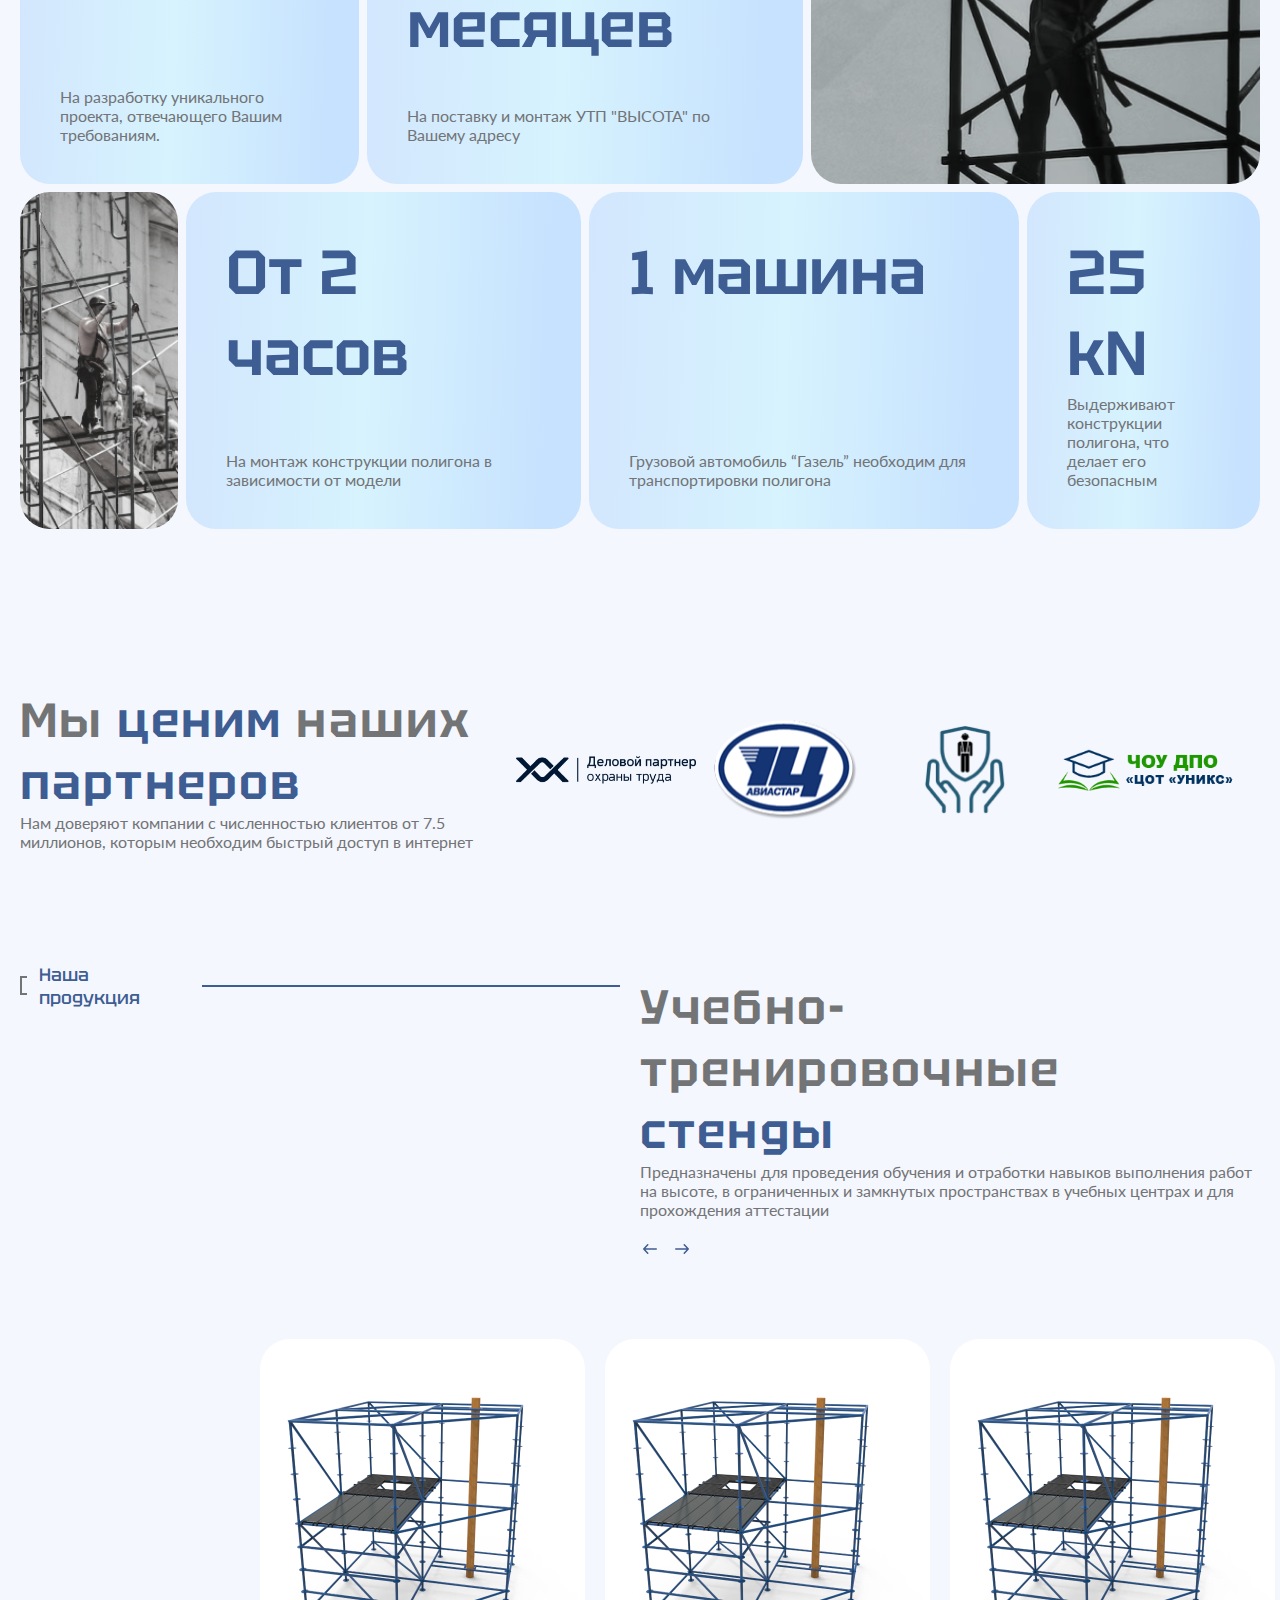
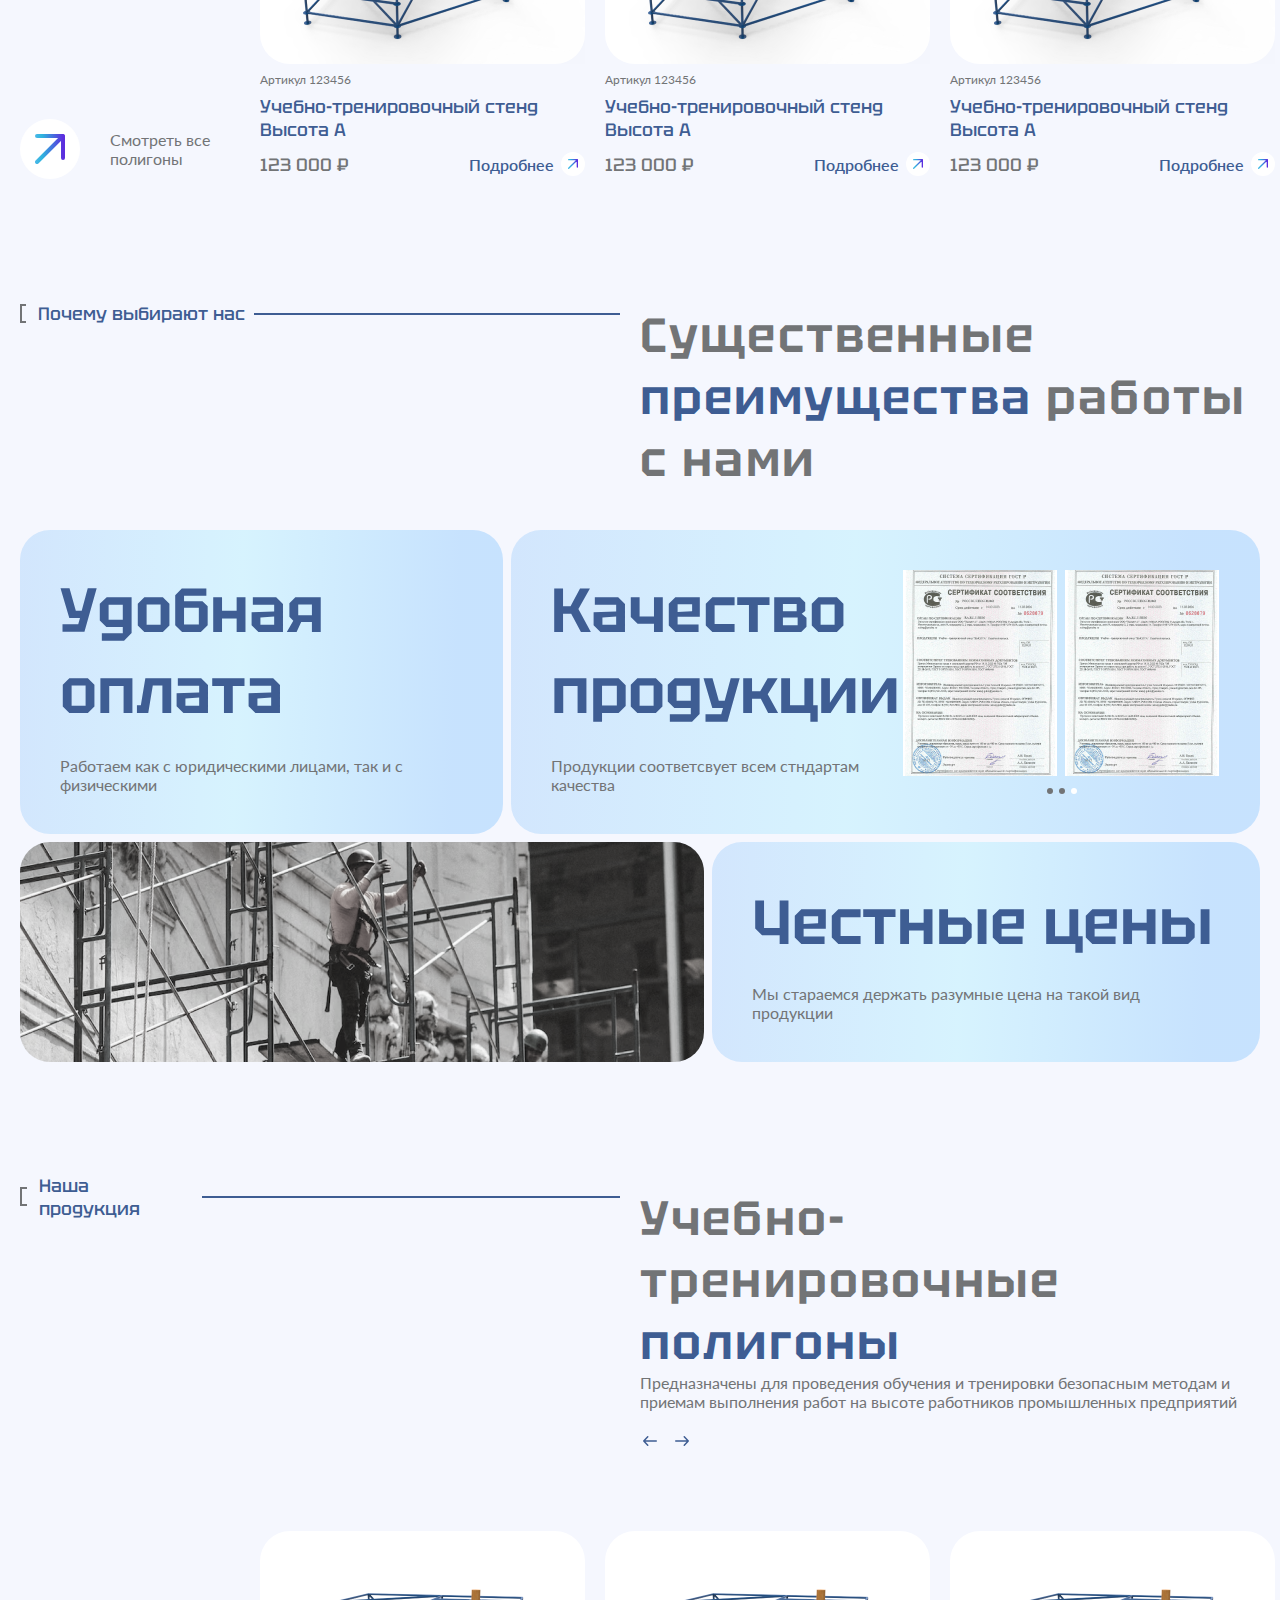
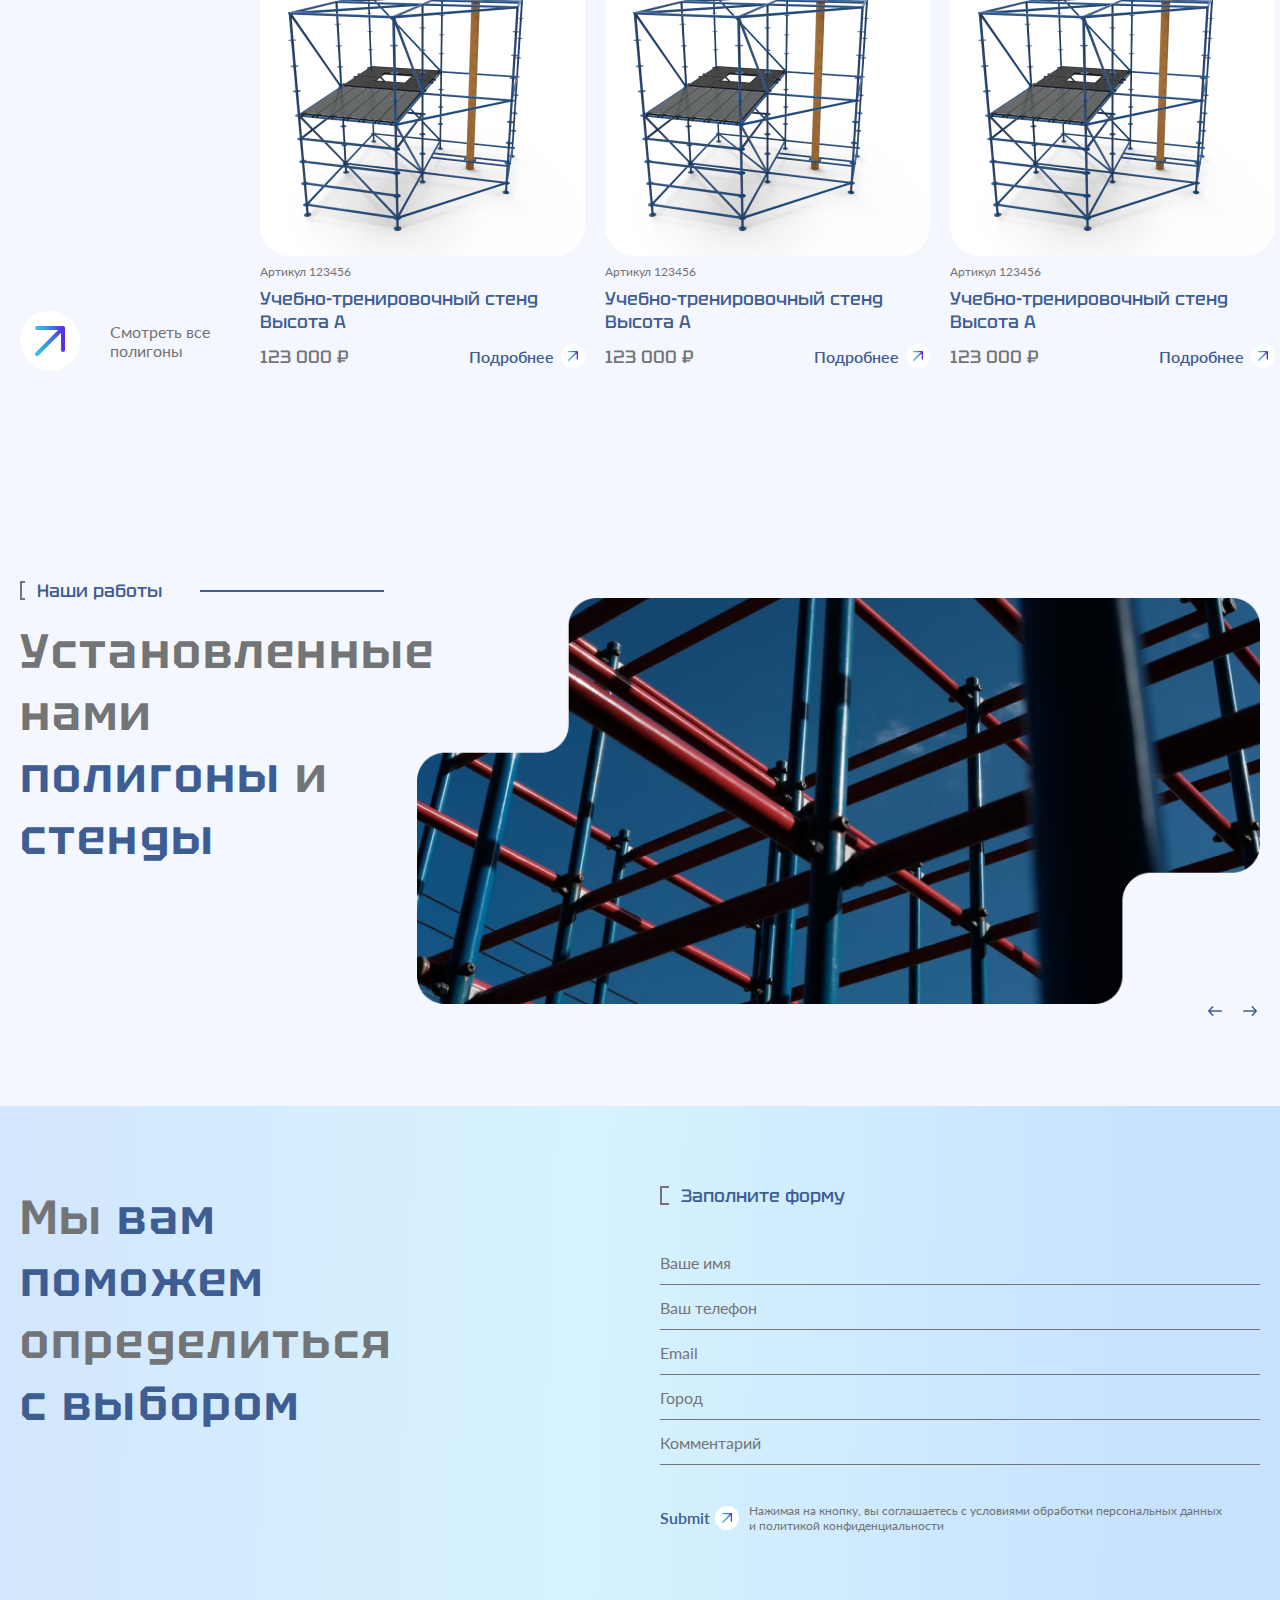
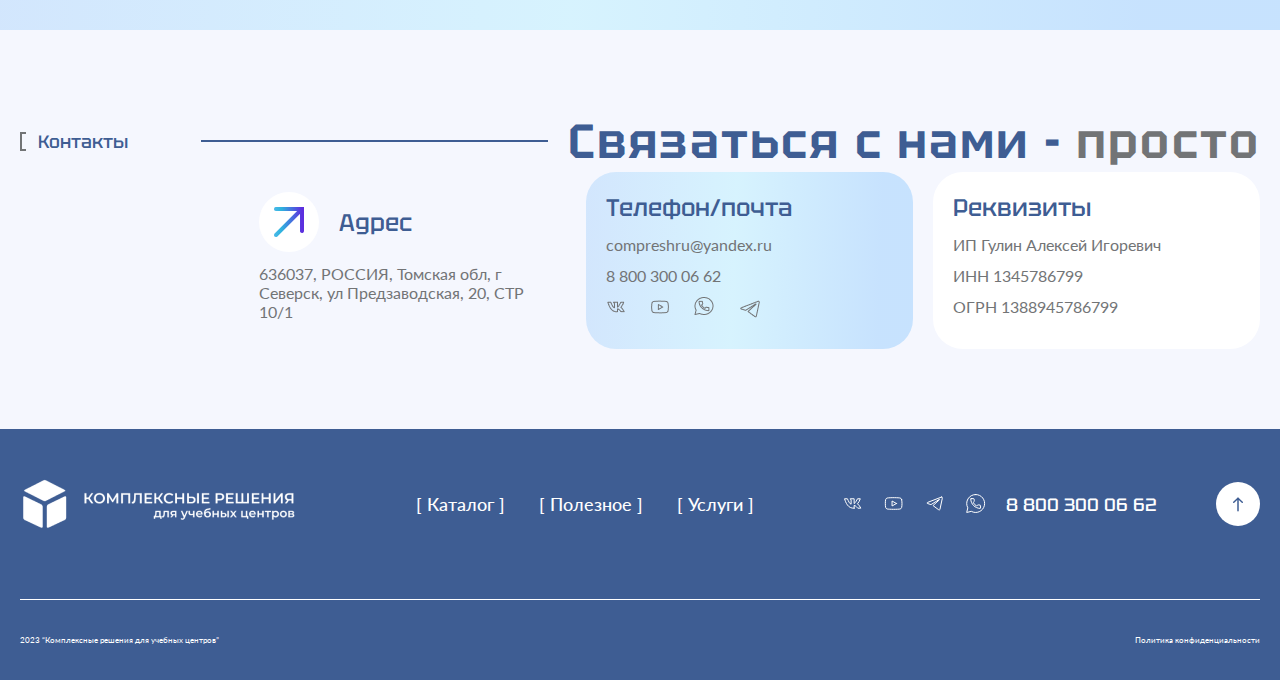
==== commit 14cb42a6: "промежуточный адаптив" ====
--- a/main-page/index.html
+++ b/main-page/index.html
@@ -5,14 +5,27 @@
     <title>Комплексные решения</title>
     <link rel="stylesheet" href="./css/reset.css">
     <link rel="stylesheet" href="./css/main.css">
+    <link rel="stylesheet" href="./css/adaptive.css">
 </head>
 <body>
 
 
 
     <header id="top">
-
+        
        <div class="header-content">
+
+            <div class="header-buttons">
+                <div class="header-menu-button">
+                    <div></div>
+                    <div></div>
+                    <div></div>
+                </div>
+                <div class="header-search">
+                    <img src="../img/search.png" alt="">
+                </div>
+            </div>
+
            <div class="header-logo">
                 <a href="">
                      <img src="../img/Logo.png" alt="">
@@ -69,6 +82,10 @@
                 <div class="angle a2"></div>
             </div>
 
+            <div class="main-category-pic">
+                <img src="../img/block-2-mob.png" alt="">
+            </div>
+
             <div class="main-category-container link-2">
 
                 <div class="main-category-link">
@@ -94,7 +111,7 @@
             </div>
 
             <div class="main-technology-content">
-                <h2>Компания в работе <span>использует</span><br> современные <span>технологии</span><br>
+                <h2>Компания в работе <span>использует</span> современные <span>технологии</span>
                     и точное <span>оборудование</span> </h2>
                 <p>Главным для нас является безопасность и надежность конструкции, поэтому наши полигоны после разработки проходили обязательную тестовую сборку и доработку.<br><br>
                     Все тренировочные полигоны выполнены в соответствии с требованиями приказов Министерства труда и социальной защиты. (От 16.11.2020 № 782н "Об утверждении Правил по охране труда при работе на высоте". От 15.12.2020 № 902н "Об утверждении Правил по охране труда при работе в ограниченных и замкнутых пространствах").</p>
@@ -114,11 +131,13 @@
             </div>
 
             <div class="main-tile-pic t-C">
-                <img src="../img/tile-1.png" alt="">
+                <img class="pic-desktop" src="../img/tile-1.png" alt="">
+                <img class="pic-mob" src="../img/tile-1-mob.png" alt="">
             </div>
             
             <div class="main-tile-pic t-D">
-                <img src="../img/tile-2.png" alt="">
+                <img class="pic-desktop" src="../img/tile-2.png" alt="">
+                <img class="pic-mob" src="../img/tile-2-mob.png" alt="">
             </div>
 
             <div class="main-tile t-E">
@@ -175,12 +194,23 @@
                 <h2>Учебно-тренировочные <span>стенды</span></h2>
                 <p>Предназначены для проведения обучения и отработки навыков выполнения работ на высоте, в ограниченных и замкнутых пространствах в учебных центрах и для прохождения аттестации</p>
                 
-                <div class="main-products-arrows">
-                    <div class="main-products-arrow">
-                        <img src="../img/arrow-left.svg" alt="">
-                    </div>
-                    <div class="main-products-arrow">
-                        <img src="../img/arrow-right.svg" alt="">
+                <div class="main-product-buttons">
+                    <div class="main-products-arrows">
+                        <div class="main-products-arrow">
+                            <img src="../img/arrow-left.svg" alt="">
+                        </div>
+                        <div class="main-products-arrow">
+                            <img src="../img/arrow-right.svg" alt="">
+                        </div>
+                    </div>
+
+                    <div class="main-mob-link">
+                        <div class="main-mob-arrow">
+                            <a href=""></a>
+                            <img src="../img/Arrow.svg" alt="">
+                        </div>
+                        <div class="main-mob-line"></div>
+                        <a href="">Смотреть все стенды</a>
                     </div>
                 </div>
 
@@ -322,12 +352,23 @@
                 <h2>Учебно-тренировочные <span>полигоны</span></h2>
                 <p>Предназначены для проведения обучения и тренировки безопасным методам и приемам выполнения работ на высоте работников промышленных предприятий</p>
                 
-                <div class="main-products-arrows">
-                    <div class="main-products-arrow">
-                        <img src="../img/arrow-left.svg" alt="">
-                    </div>
-                    <div class="main-products-arrow">
-                        <img src="../img/arrow-right.svg" alt="">
+                <div class="main-product-buttons">
+                    <div class="main-products-arrows">
+                        <div class="main-products-arrow">
+                            <img src="../img/arrow-left.svg" alt="">
+                        </div>
+                        <div class="main-products-arrow">
+                            <img src="../img/arrow-right.svg" alt="">
+                        </div>
+                    </div>
+
+                    <div class="main-mob-link">
+                        <div class="main-mob-arrow">
+                            <a href=""></a>
+                            <img src="../img/Arrow.svg" alt="">
+                        </div>
+                        <div class="main-mob-line"></div>
+                        <a href="">Смотреть все полигоны</a>
                     </div>
                 </div>
 
@@ -410,7 +451,7 @@
                     <p>Наши работы</p>
                     <div class="main-line"></div>
                 </div> 
-                <h3>Установленные нами <span>полигоны</span> и <span>стенды</span></h3>
+                <h2>Установленные нами <span>полигоны</span> и <span>стенды</span></h2>
             </div>
 
             <div class="main-examples-content">
@@ -447,9 +488,11 @@
                     <input type="text" placeholder="Город">
                     <input type="text" placeholder="Комментарий">
                     <div>
-                        <input type="submit">
-                        <div class="form-arrow">
-                            <img src="../img/Arrow.png" alt="">
+                        <div class="submit-button">
+                            <input type="submit">
+                            <div class="form-arrow">
+                                <img src="../img/Arrow.png" alt="">
+                            </div>
                         </div>
                         <p>Нажимая на кнопку, вы соглашаетесь с условиями обработки персональных данных и политикой конфиденциальности</p>
                     </div>
@@ -467,7 +510,7 @@
                     <p>Контакты</p>
                     <div class="main-line"></div>
                 </div> 
-                <h3><span>Связаться с нами -</span> просто</h3>
+                <h2><span>Связаться с нами -</span> просто</h2>
             </div>
 
             <div class="contact-blocks">
@@ -508,6 +551,7 @@
     <footer>
         <div class="footer-top">
             <img src="../img/footer-logo.png" alt="">
+            <div class="footer-line-mob"></div>
             <div class="footer-menu">
                 <a href="">[ Катaлог ]</a>
                 <a href="">[ Полезное ]</a>
@@ -520,9 +564,15 @@
                 <a href=""><img src="../img/wa-footer.svg" alt=""></a>
                 <p>8 800 300 06 62</p>
             </div>
-            <div class="footer-arrow">
-                <img src="../img/footer-arrow.svg" alt="">
-                <a href="#top"></a>
+            <div class="footer-mob-string">
+                <div class="footer-bottom-mob">
+                    <p>2023 “Комплексные решения для учебных центров”</p>
+                    <a href="">Политика конфиденциальности</a>
+                </div>
+                <div class="footer-arrow">
+                    <img src="../img/footer-arrow.svg" alt="">
+                    <a href="#top"></a>
+                </div>
             </div>
         </div>
         <div class="footer-line">
--- a/main-page/css/main.css
+++ b/main-page/css/main.css
@@ -21,6 +21,10 @@
   background-color: #F5F7FE;
 }
 
+.pic-mob {
+  display: none;
+}
+
 header {
   display: flex;
   justify-content: center;
@@ -36,6 +40,9 @@
   justify-content: space-between;
   align-items: center;
   padding: 0 20px;
+}
+header .header-content .header-menu-button, header .header-content .header-search, header .header-content .header-buttons {
+  display: none;
 }
 header .header-content .header-menu {
   width: 360px;
@@ -128,6 +135,9 @@
 .main-category > :last-child {
   align-self: flex-end;
   padding: 23px 0 0 23px;
+}
+.main-category .main-category-pic {
+  display: none;
 }
 .main-category .main-category-container {
   width: 460px;
@@ -437,7 +447,10 @@
   color: #727476;
   margin-bottom: 20px;
 }
-.main-products .main-products-content .main-products-arrows {
+.main-products .main-products-content .main-product-buttons .main-mob-link {
+  display: none;
+}
+.main-products .main-products-content .main-product-buttons .main-products-arrows {
   display: flex;
   flex-direction: row;
   justify-content: space-between;
@@ -759,7 +772,7 @@
   font-weight: 500;
   color: #3E5D93;
 }
-.main-examples .main-examples-text h3 {
+.main-examples .main-examples-text h2 {
   font-family: Tektur;
   font-size: 48px;
   font-weight: 600;
@@ -767,13 +780,14 @@
   color: #727476;
   margin-top: 20px;
 }
-.main-examples .main-examples-text h3 span {
+.main-examples .main-examples-text h2 span {
   color: #3E5D93;
 }
 .main-examples .main-examples-content {
   background-image: url("/../img/example.png");
   background-repeat: no-repeat;
   background-position: right;
+  background-size: contain;
   width: 68%;
   display: flex;
   justify-content: flex-end;
@@ -889,6 +903,11 @@
   color: #727476;
   margin-left: 10px;
 }
+.main-form form .submit-button {
+  display: flex;
+  flex-direction: row;
+  align-items: center;
+}
 
 .main-contact {
   width: 100%;
@@ -899,14 +918,14 @@
   flex-direction: row;
   align-items: center;
 }
-.main-contact .main-contact-header h3 {
+.main-contact .main-contact-header h2 {
   font-family: Tektur;
   font-size: 48px;
   font-weight: 600;
   letter-spacing: 2.16px;
   color: #727476;
 }
-.main-contact .main-contact-header h3 span {
+.main-contact .main-contact-header h2 span {
   color: #3E5D93;
 }
 .main-contact .main-contact-header .main-contact-line {
@@ -1012,6 +1031,9 @@
   align-items: center;
   margin-bottom: 20px;
 }
+footer .footer-top .footer-bottom-mob {
+  display: none;
+}
 footer .footer-top .footer-menu a {
   font-family: Lato;
   font-size: 18px;
--- a/main-page/css/adaptive.css
+++ b/main-page/css/adaptive.css
@@ -0,0 +1,322 @@
+@media (min-width: 960px) and (max-width: 1279px) {
+  .main-showcase {
+    grid-template-columns: auto 686px;
+  }
+  .main-showcase .main-showcase-products > :last-child {
+    display: none;
+  }
+  .text-1 h1 {
+    font-size: 50px;
+  }
+  h2 {
+    font-size: 45px !important;
+  }
+  h3 {
+    font-size: 45px !important;
+  }
+  .main-tiles {
+    grid-template-rows: 280px;
+  }
+  .main-tiles .main-tile {
+    padding: 30px !important;
+  }
+  .main-tiles-adv {
+    grid-template-areas: "A" "B" "C" "D";
+    grid-template-columns: 100%;
+    grid-template-rows: auto;
+  }
+  .main-tiles-adv .cert-selecters {
+    margin-top: 10px !important;
+  }
+  .footer-menu a {
+    font-size: 15px !important;
+    margin-right: 15px !important;
+  }
+}
+@media (max-width: 960px) {
+  .pic-mob {
+    display: block;
+  }
+  .pic-desktop {
+    display: none;
+  }
+  header .header-buttons {
+    display: flex !important;
+    flex-direction: row;
+    width: 60px;
+    justify-content: space-between;
+  }
+  header .header-buttons .header-search {
+    display: block !important;
+  }
+  header .header-buttons .header-menu-button {
+    display: flex !important;
+    flex-direction: column;
+    justify-content: space-between;
+    width: 20px;
+    height: 20px;
+  }
+  header .header-buttons .header-menu-button div {
+    width: 20px;
+    height: 0px;
+    border-bottom: solid 1px #3E5D93;
+  }
+  header .header-menu, header .header-contacts {
+    display: none !important;
+  }
+  .text-1 p {
+    width: 100%;
+  }
+  .main-category {
+    background-image: none;
+    flex-direction: column;
+    height: auto;
+  }
+  .main-category .main-category-container {
+    display: block;
+    width: 100%;
+  }
+  .main-category .main-category-container .main-category-link {
+    width: 100%;
+  }
+  .main-category .main-category-container .main-category-link a {
+    width: 95%;
+  }
+  .main-category .main-category-pic {
+    display: block;
+    width: 100%;
+    height: 35vw;
+    margin: 20px 0;
+  }
+  .main-category .main-category-pic img {
+    width: 100%;
+    height: 100%;
+  }
+  .main-category .angle {
+    display: none !important;
+  }
+  .main-technology {
+    grid-template-columns: 100%;
+    gap: 23px;
+  }
+  .main-tiles {
+    grid-template-areas: "A" "B" "C" "E" "F" "G" "D";
+    grid-template-rows: auto;
+  }
+  .main-tiles .main-tile-pic {
+    max-height: 400px;
+  }
+  .main-tiles .main-tile-pic img {
+    -o-object-fit: cover;
+       object-fit: cover;
+  }
+  .main-tiles .main-tile {
+    padding: 30px !important;
+  }
+  .main-partners {
+    flex-direction: column;
+    align-items: stretch;
+  }
+  .main-partners .main-partners-text {
+    max-width: 100%;
+  }
+  .main-partners .main-partners-ticker {
+    width: 100%;
+    margin-top: 25px;
+  }
+  .main-products {
+    grid-template-columns: auto;
+    gap: 20px;
+  }
+  .main-products .main-product-buttons {
+    display: flex;
+    flex-direction: row;
+    justify-content: space-between;
+    align-items: center;
+  }
+  .main-products .main-product-buttons .main-mob-link {
+    display: flex !important;
+    flex-direction: row;
+    align-items: center;
+  }
+  .main-products .main-product-buttons .main-mob-link .main-mob-line {
+    width: 50px;
+    height: 0px;
+    border-bottom: 2px solid #3E5D93;
+    margin: 0 10px;
+  }
+  .main-products .main-product-buttons .main-mob-link .main-mob-arrow {
+    width: 36px;
+    height: 36px;
+    border-radius: 18px;
+    background-color: #FFFFFF;
+    display: flex;
+    justify-content: center;
+    align-items: center;
+  }
+  .main-products .main-product-buttons .main-mob-link .main-mob-arrow img {
+    width: 16px;
+    height: 16px;
+  }
+  .main-products .main-product-buttons .main-mob-link a {
+    font-family: Lato;
+    font-size: 12px;
+    font-weight: 400;
+    color: #727476;
+  }
+  .main-showcase {
+    grid-template-columns: auto;
+  }
+  .main-showcase .main-showcase-products {
+    justify-content: center;
+  }
+  .main-showcase .main-showcase-products .main-product-card {
+    display: none;
+  }
+  .main-showcase .main-showcase-products > :first-child {
+    display: flex;
+  }
+  .main-showcase .main-showcase-link {
+    display: none;
+  }
+  .main-advantages {
+    grid-template-columns: 100%;
+    gap: 23px;
+  }
+  .main-tiles-adv {
+    grid-template-areas: "A" "B" "C" "D";
+    grid-template-columns: 100%;
+    grid-template-rows: auto;
+  }
+  .main-tiles-adv .main-tile-cert {
+    flex-direction: column;
+  }
+  .main-tiles-adv .main-tile-cert .cert-text {
+    width: 100%;
+    margin-bottom: 40px;
+  }
+  .main-tiles-adv .main-tile-cert .cert-img {
+    justify-content: center !important;
+  }
+  .main-tiles-adv .main-tile-cert .cert-selecters {
+    margin-top: 10px !important;
+  }
+  .main-examples {
+    margin-top: 80px;
+    flex-direction: column;
+    height: auto;
+  }
+  .main-examples .main-examples-text {
+    width: 100%;
+  }
+  .main-examples .main-examples-content {
+    height: 353px;
+    align-self: center;
+  }
+  .main-form-container .main-form {
+    flex-direction: column;
+  }
+  .main-form-container .main-form .main-form-content {
+    width: 100%;
+    max-width: 480px;
+  }
+  .main-form-container .main-form form > div {
+    flex-direction: column;
+    align-items: flex-start;
+  }
+  .main-form-container .main-form form > div p {
+    margin-left: 0;
+  }
+  .main-form-container .main-form-header {
+    width: 100% !important;
+    margin-bottom: 35px;
+  }
+  .main-form-container .main-form-header p {
+    width: 100% !important;
+    font-size: 26px !important;
+  }
+  .main-contact .main-contact-header {
+    flex-direction: column;
+    align-items: flex-start;
+  }
+  .main-contact .main-contact-header .main-contact-line {
+    width: 100%;
+    margin-bottom: 20px;
+  }
+  .main-contact .main-contact-header .main-contact-line p {
+    min-width: auto;
+    margin-right: 10px;
+  }
+  .main-contact .contact-blocks {
+    flex-direction: column;
+    align-items: flex-start;
+  }
+  .main-contact .contact-blocks .contact-block {
+    margin-bottom: 20px;
+  }
+  footer .footer-top {
+    flex-direction: column;
+    height: 240px;
+  }
+  footer .footer-top .footer-top-string {
+    display: flex;
+    flex-direction: row;
+  }
+  footer .footer-top .footer-top-string .footer-bottom {
+    display: block;
+  }
+  footer .footer-top .footer-links {
+    display: grid;
+    grid-template-areas: "A B C D" "E E E E";
+    row-gap: 20px;
+  }
+  footer .footer-top .footer-links p {
+    grid-area: E;
+  }
+  footer .footer-top > img {
+    margin-top: 20px;
+  }
+  footer .footer-top .footer-mob-string {
+    display: flex;
+    flex-direction: row;
+    margin-bottom: 10px;
+  }
+  footer .footer-top .footer-mob-string .footer-bottom-mob {
+    display: block;
+    align-self: center;
+  }
+  footer .footer-top .footer-mob-string .footer-bottom-mob a, footer .footer-top .footer-mob-string .footer-bottom-mob p {
+    font-family: Lato;
+    font-size: 8px;
+    font-weight: 400;
+    color: #FFFFFF;
+  }
+  footer .footer-top .footer-line-mob {
+    display: block;
+    width: 100%;
+    height: 0px;
+    border-bottom: 1px solid #FFFFFF;
+  }
+  footer .footer-top .footer-arrow {
+    align-self: flex-end;
+    margin-left: 30px;
+  }
+  footer .footer-line {
+    display: none;
+  }
+  footer .footer-bottom {
+    display: none;
+  }
+  .text-1 h1 {
+    font-size: 50px;
+  }
+  h2 {
+    font-size: 26px !important;
+  }
+  h3 {
+    font-size: 45px !important;
+  }
+  .footer-menu a {
+    margin-right: 15px !important;
+  }
+}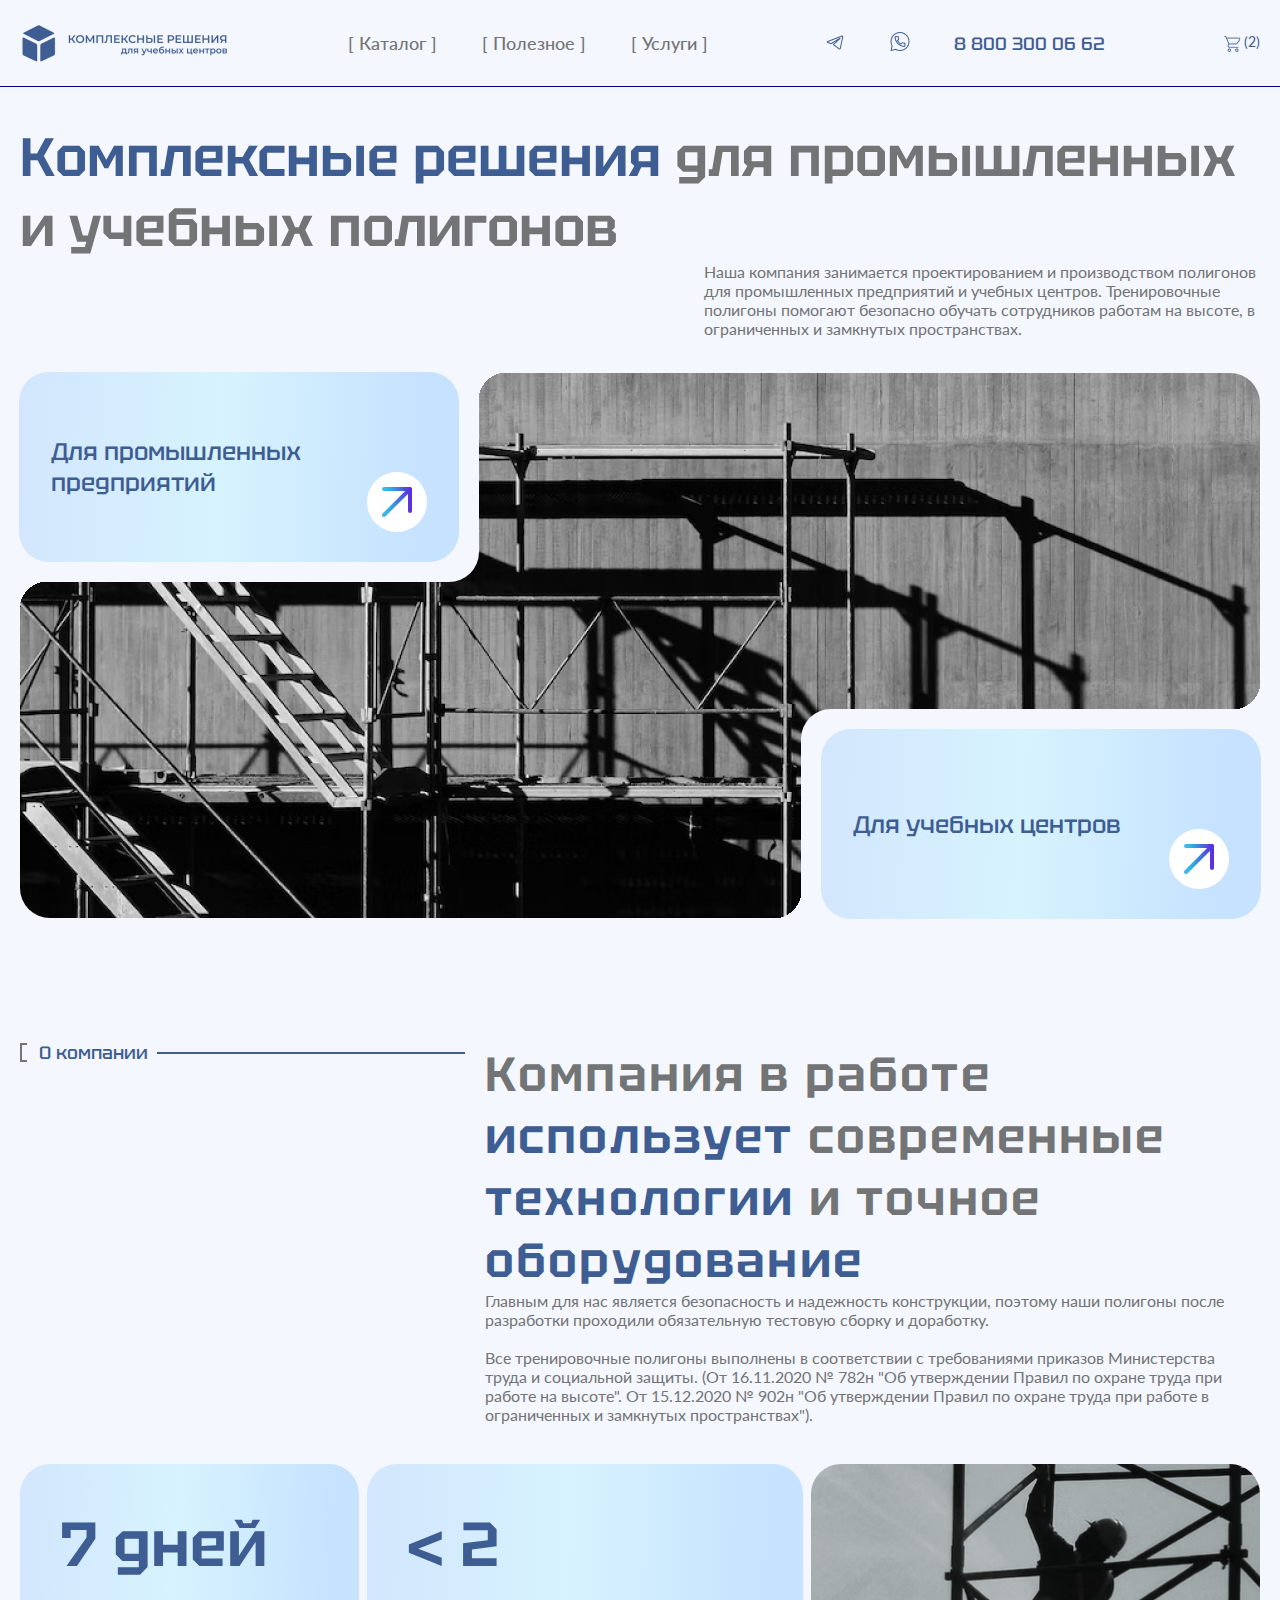
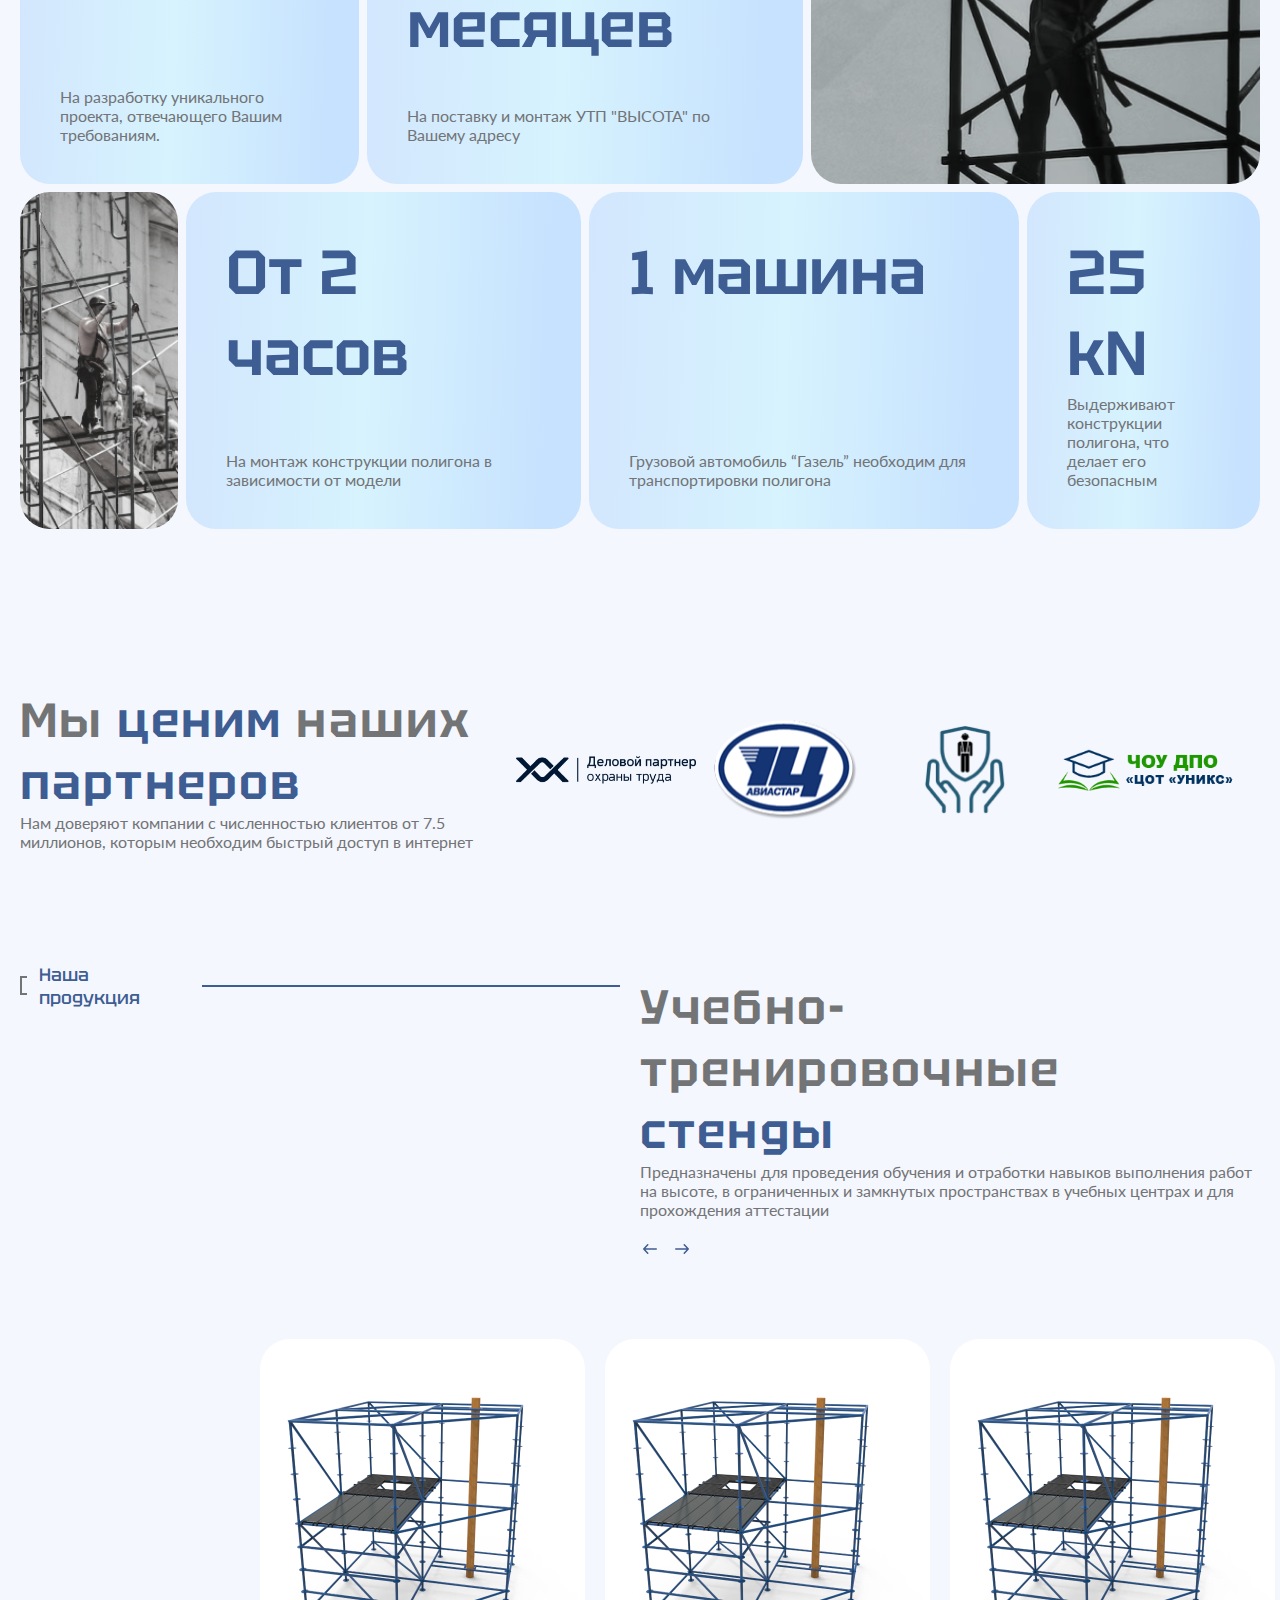
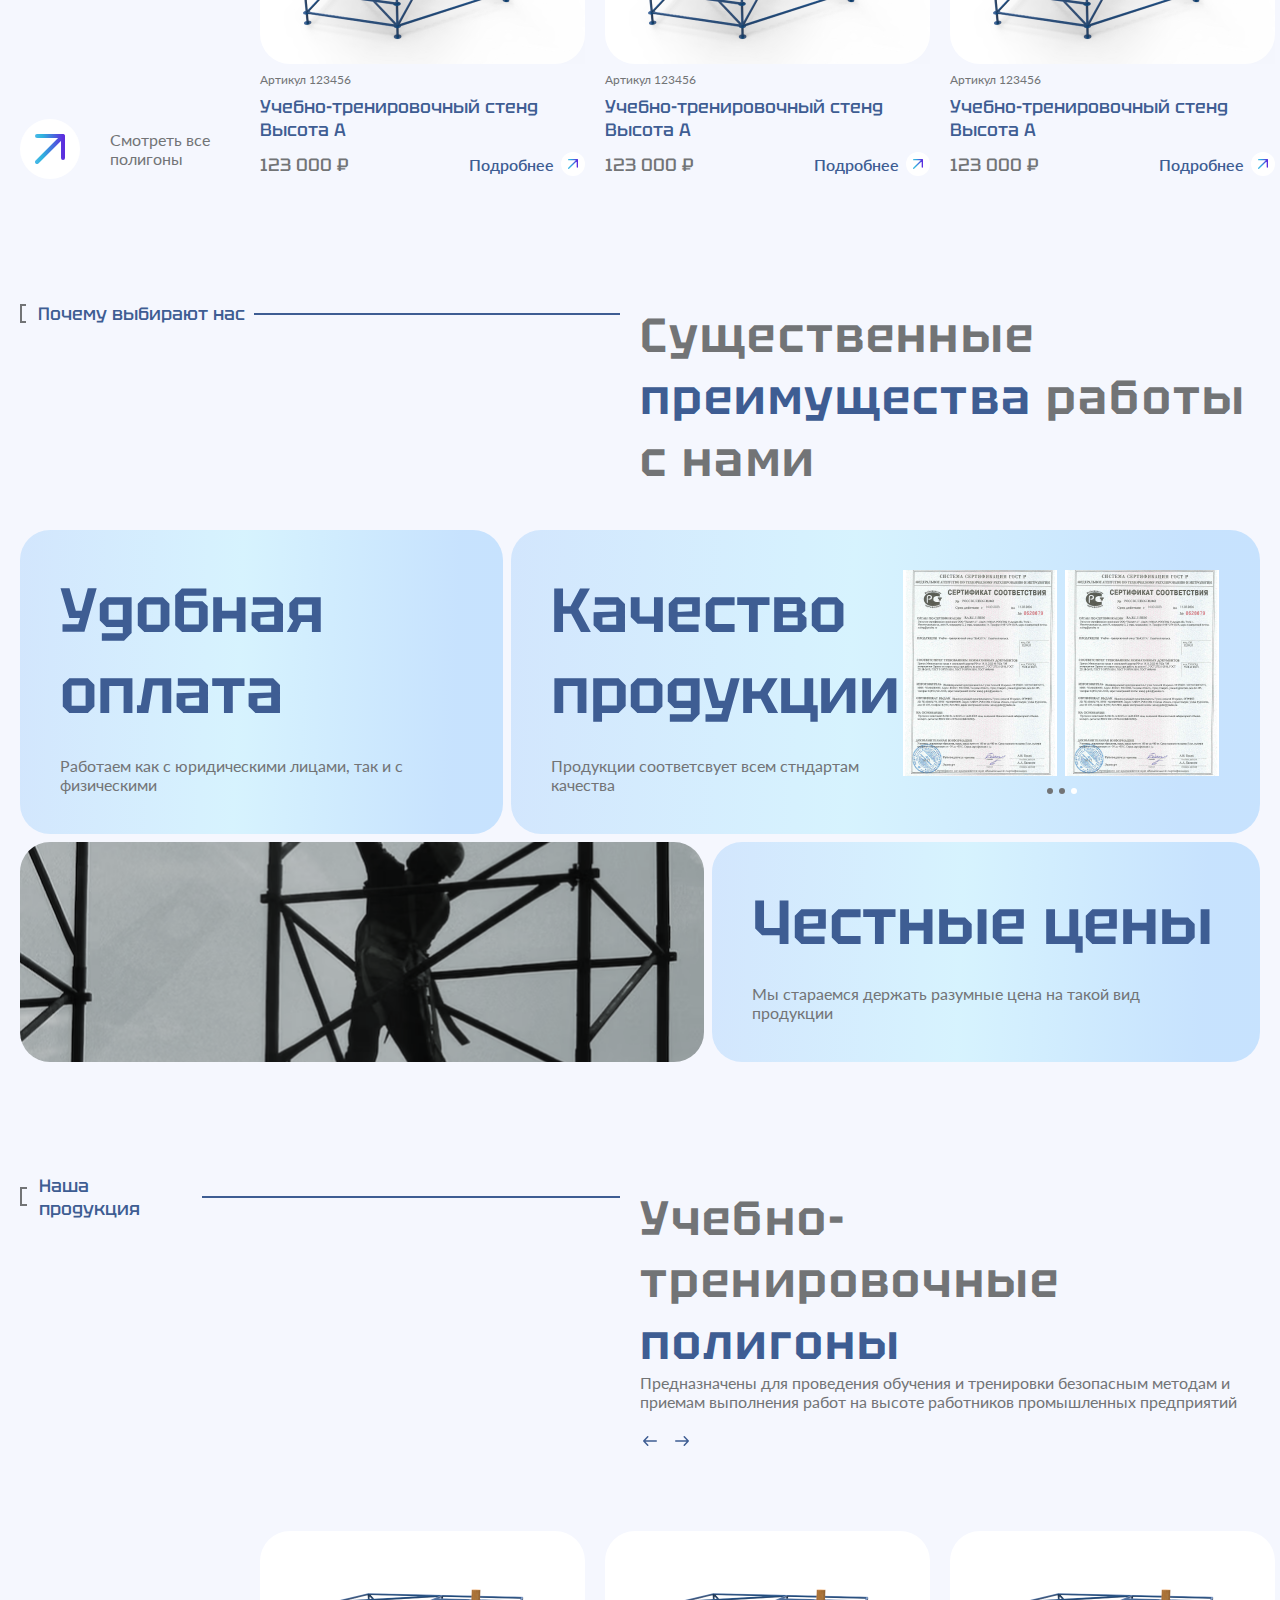
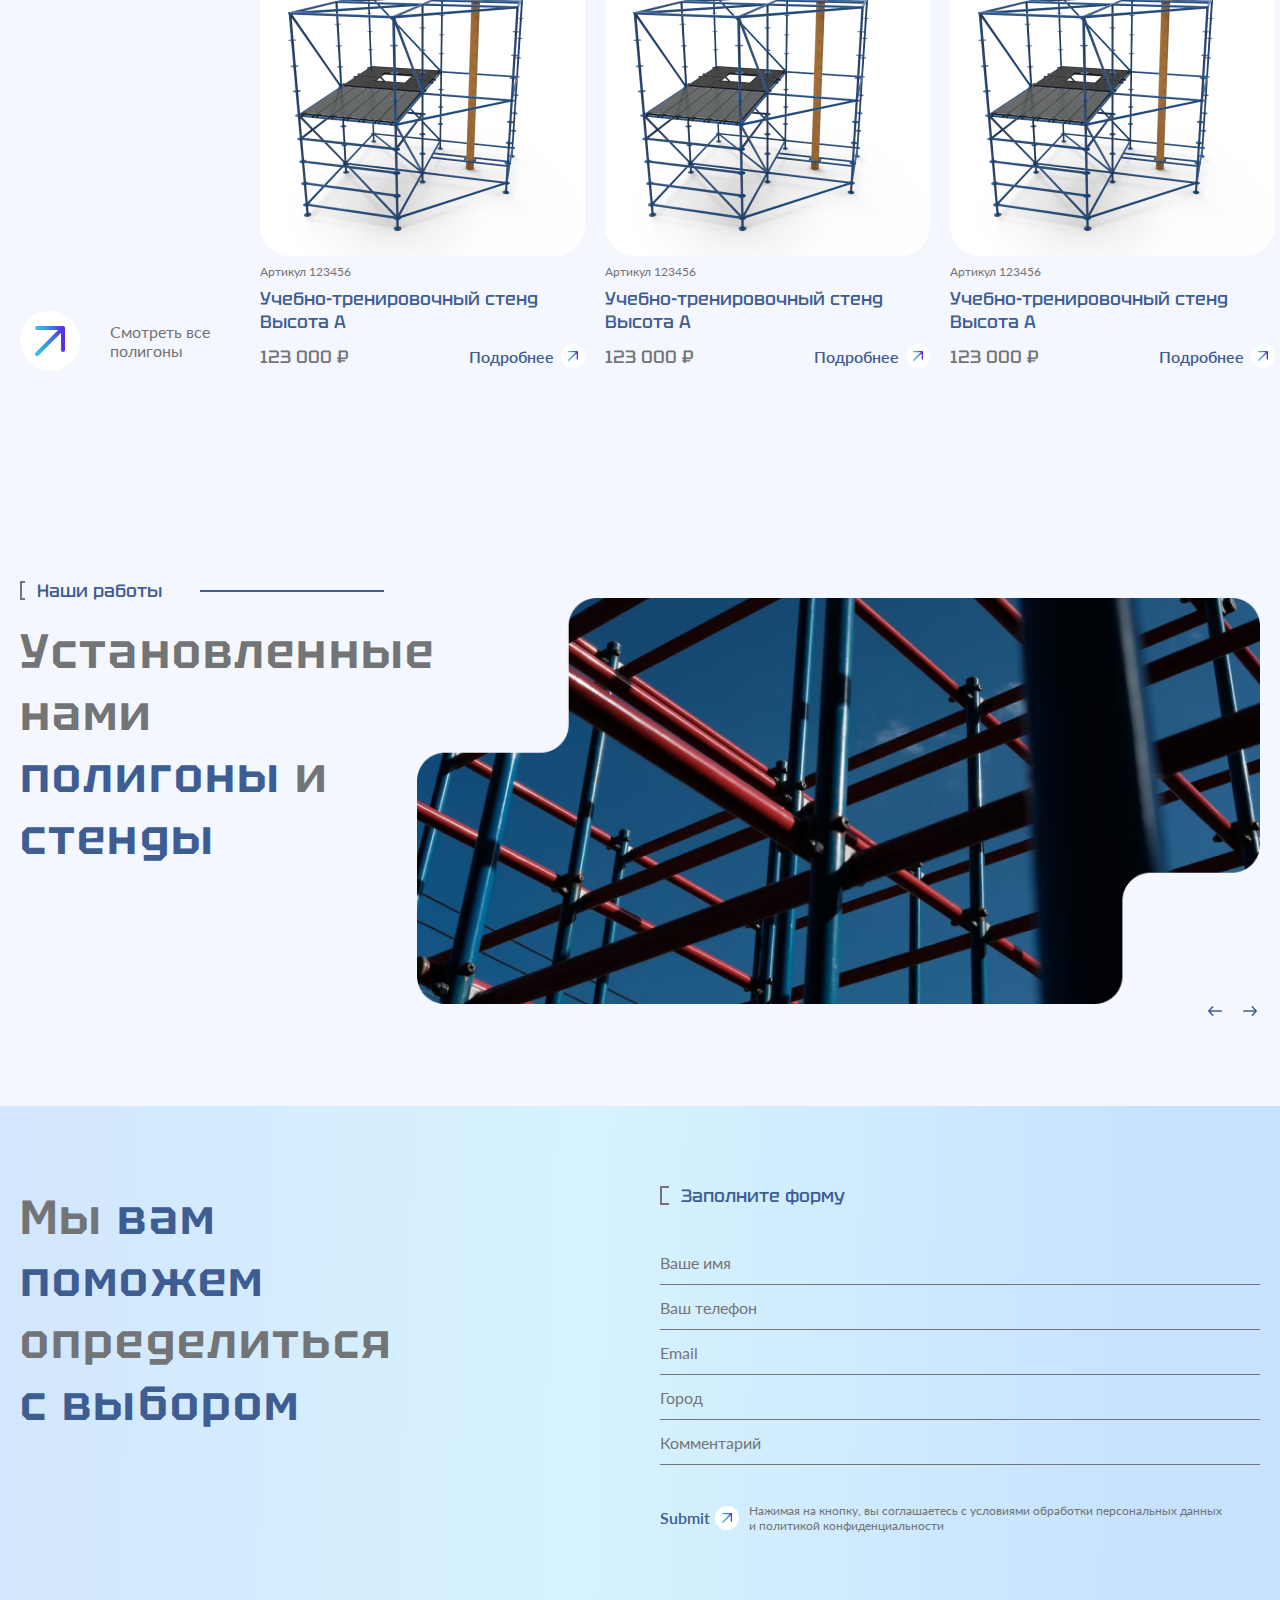
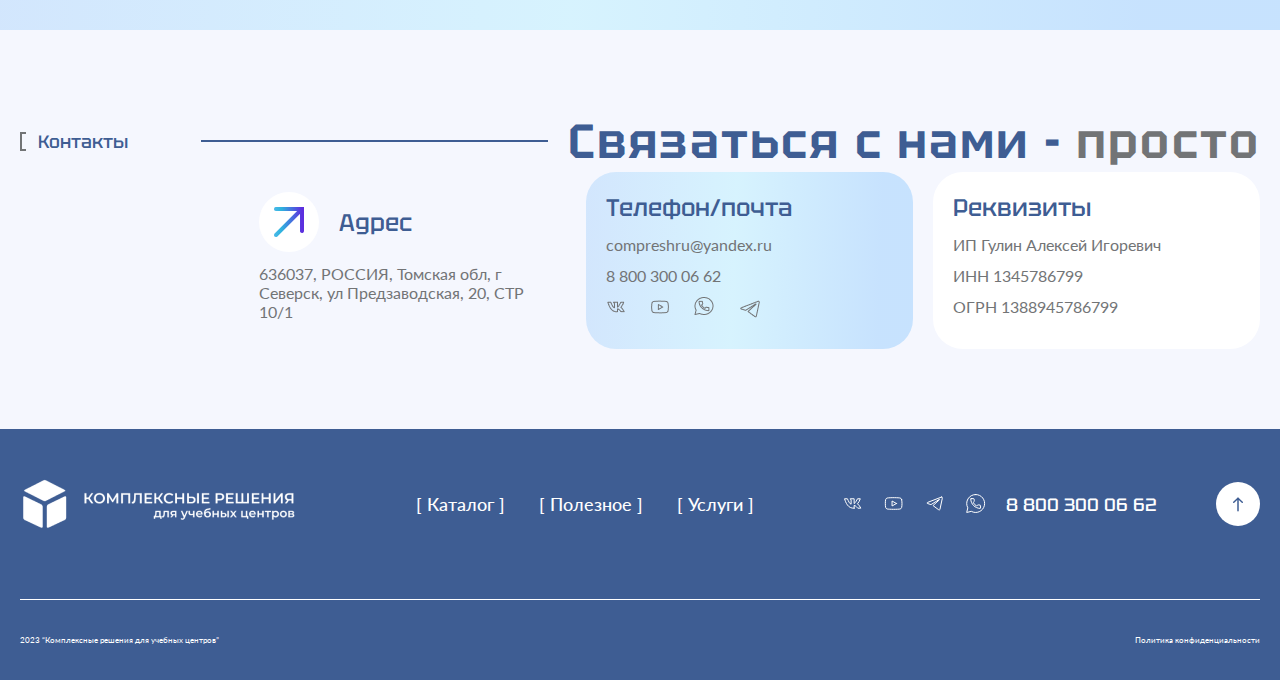
==== commit 5d668d54: "Main Page с адаптивом" ====
--- a/main-page/index.html
+++ b/main-page/index.html
@@ -6,22 +6,23 @@
     <link rel="stylesheet" href="./css/reset.css">
     <link rel="stylesheet" href="./css/main.css">
     <link rel="stylesheet" href="./css/adaptive.css">
+    <script src="./script/script.js" defer></script>
 </head>
 <body>
 
 
 
-    <header id="top">
+    <header class="" id="top">
         
        <div class="header-content">
 
             <div class="header-buttons">
-                <div class="header-menu-button">
-                    <div></div>
-                    <div></div>
-                    <div></div>
-                </div>
-                <div class="header-search">
+                <div class="header-menu-button" id="menuBtn">
+                    <div class="l1"></div>
+                    <div class="l2"></div>
+                    <div class="l3"></div>
+                </div>
+                <div class="header-search" id="searchIcon">
                     <img src="../img/search.png" alt="">
                 </div>
             </div>
@@ -59,6 +60,35 @@
        </div>
     </header>
 
+    <div class="open-menu-container hidden" id="mobileMenu">
+        <div class="open-menu">
+            <div class="menu-container">
+                <a href="">[ Катaлог ]</a>
+                <a href="">[ Полезное ]</a>
+                <a href="">[ Услуги ]</a>
+            </div>
+            <div class="menu-container">
+                <p>8 800 300 06 62</p>
+                <div class="open-menu-links">
+                    <a href=""><img src="../img/vkicon.png" alt=""></a>
+                    <a href=""><img src="../img/yticon.png" alt=""></a>
+                    <a href=""><img src="../img/tgIcon.png" alt=""></a>
+                    <a href=""><img src="../img/waIcon.png" alt=""></a>
+                </div>
+            </div>
+        </div>
+
+
+    </div>
+
+    <div class="open-search-container hidden" id="searchField"> 
+        <div class="open-search">
+            <div class="input-container">
+                <img src="../img/searchGrey.svg" alt="">
+                <input type="text" placeholder="Поиск">
+            </div>
+        </div>
+    </div>
 
     <div class="content-container">
         <div class="text-1">
@@ -330,7 +360,7 @@
             </div>
 
             <div class="main-tile-pic adv-C">
-                <img src="../img/adv-1.png" alt="">
+                <img src="../img/tile-1-mob.png" alt="">
             </div>
 
             <div class="main-tile-adv adv-D">
--- a/main-page/css/main.css
+++ b/main-page/css/main.css
@@ -17,12 +17,35 @@
   font-style: normal;
   font-weight: 600;
 }
+.hidden {
+  display: none !important;
+}
+
+.noScroll {
+  overflow: hidden;
+}
+
 body {
   background-color: #F5F7FE;
 }
 
 .pic-mob {
   display: none;
+}
+
+.menu-is-open .header-menu-button {
+  height: 15px !important;
+}
+.menu-is-open .header-menu-button .l2 {
+  display: none;
+}
+.menu-is-open .header-menu-button .l1 {
+  rotate: 45deg;
+  transform-origin: left;
+}
+.menu-is-open .header-menu-button .l3 {
+  rotate: -45deg;
+  transform-origin: left;
 }
 
 header {
@@ -83,6 +106,10 @@
   height: 21px;
   width: 40px;
   position: absolute;
+}
+
+.open-menu-container, .open-search-container {
+  display: none;
 }
 
 .content-container {
@@ -515,6 +542,9 @@
   width: 325px;
   height: 325px;
   border-radius: 30px;
+  display: flex;
+  justify-content: center;
+  align-items: center;
 }
 .main-product-card .product-card-img img {
   -o-object-fit: contain;
--- a/main-page/css/adaptive.css
+++ b/main-page/css/adaptive.css
@@ -34,6 +34,60 @@
   }
 }
 @media (max-width: 960px) {
+  .open-menu-container, .open-search-container {
+    display: block;
+    width: 100%;
+    height: 100%;
+    position: absolute;
+    z-index: 100;
+    background-color: #F5F7FE;
+  }
+  .open-menu-container .open-menu, .open-menu-container .open-search, .open-search-container .open-menu, .open-search-container .open-search {
+    display: flex;
+    flex-direction: column;
+    justify-content: space-between;
+    width: 100%;
+    height: 87%;
+    padding: 40px;
+    background-color: #F5F7FE;
+    position: sticky;
+    z-index: 100;
+  }
+  .open-menu-container .open-menu .menu-container, .open-menu-container .open-search .menu-container, .open-search-container .open-menu .menu-container, .open-search-container .open-search .menu-container {
+    display: flex;
+    flex-direction: column;
+  }
+  .open-menu-container .open-menu .menu-container a, .open-menu-container .open-search .menu-container a, .open-search-container .open-menu .menu-container a, .open-search-container .open-search .menu-container a {
+    font-family: Lato;
+    font-size: 18px;
+    font-weight: 500;
+    color: #727476;
+    margin-bottom: 20px;
+  }
+  .open-menu-container .open-menu .menu-container p, .open-menu-container .open-search .menu-container p, .open-search-container .open-menu .menu-container p, .open-search-container .open-search .menu-container p {
+    font-family: Tektur;
+    font-size: 18px;
+    font-weight: 500;
+    color: #3E5D93;
+    margin-bottom: 10px;
+  }
+  .open-menu-container .open-menu .menu-container .open-menu-links, .open-menu-container .open-search .menu-container .open-menu-links, .open-search-container .open-menu .menu-container .open-menu-links, .open-search-container .open-search .menu-container .open-menu-links {
+    display: flex;
+    flex-direction: row;
+  }
+  .open-menu-container .open-menu .menu-container .open-menu-links a, .open-menu-container .open-search .menu-container .open-menu-links a, .open-search-container .open-menu .menu-container .open-menu-links a, .open-search-container .open-search .menu-container .open-menu-links a {
+    margin-right: 20px;
+  }
+  .open-menu-container .open-menu .input-container, .open-menu-container .open-search .input-container, .open-search-container .open-menu .input-container, .open-search-container .open-search .input-container {
+    border-bottom: solid 1px #727476;
+    padding-bottom: 15px;
+  }
+  .open-menu-container .open-menu .input-container input, .open-menu-container .open-search .input-container input, .open-search-container .open-menu .input-container input, .open-search-container .open-search .input-container input {
+    font-family: Lato;
+    font-size: 16px;
+    font-weight: 400;
+    color: #727476;
+  }
   .pic-mob {
     display: block;
   }
@@ -212,6 +266,8 @@
   .main-examples .main-examples-content {
     height: 353px;
     align-self: center;
+    background-image: url("/../img/example-mob.png");
+    width: 100%;
   }
   .main-form-container .main-form {
     flex-direction: column;
@@ -257,6 +313,7 @@
   footer .footer-top {
     flex-direction: column;
     height: 240px;
+    margin-bottom: 0;
   }
   footer .footer-top .footer-top-string {
     display: flex;
@@ -308,7 +365,7 @@
     display: none;
   }
   .text-1 h1 {
-    font-size: 50px;
+    font-size: 28px;
   }
   h2 {
     font-size: 26px !important;
@@ -319,4 +376,31 @@
   .footer-menu a {
     margin-right: 15px !important;
   }
+}
+@media (max-width: 375px) {
+  .header-logo {
+    display: none;
+  }
+  .main-category-arrow {
+    display: none !important;
+  }
+  .main-product-card {
+    width: 100%;
+  }
+  .main-product-card .product-card-img {
+    width: 100%;
+    display: flex;
+    justify-content: center;
+    align-items: center;
+  }
+  h3 {
+    font-size: 30px !important;
+  }
+  .main-contact .contact-blocks .contact-block {
+    width: auto;
+    height: auto;
+  }
+  .cert-img {
+    flex-direction: column !important;
+  }
 }